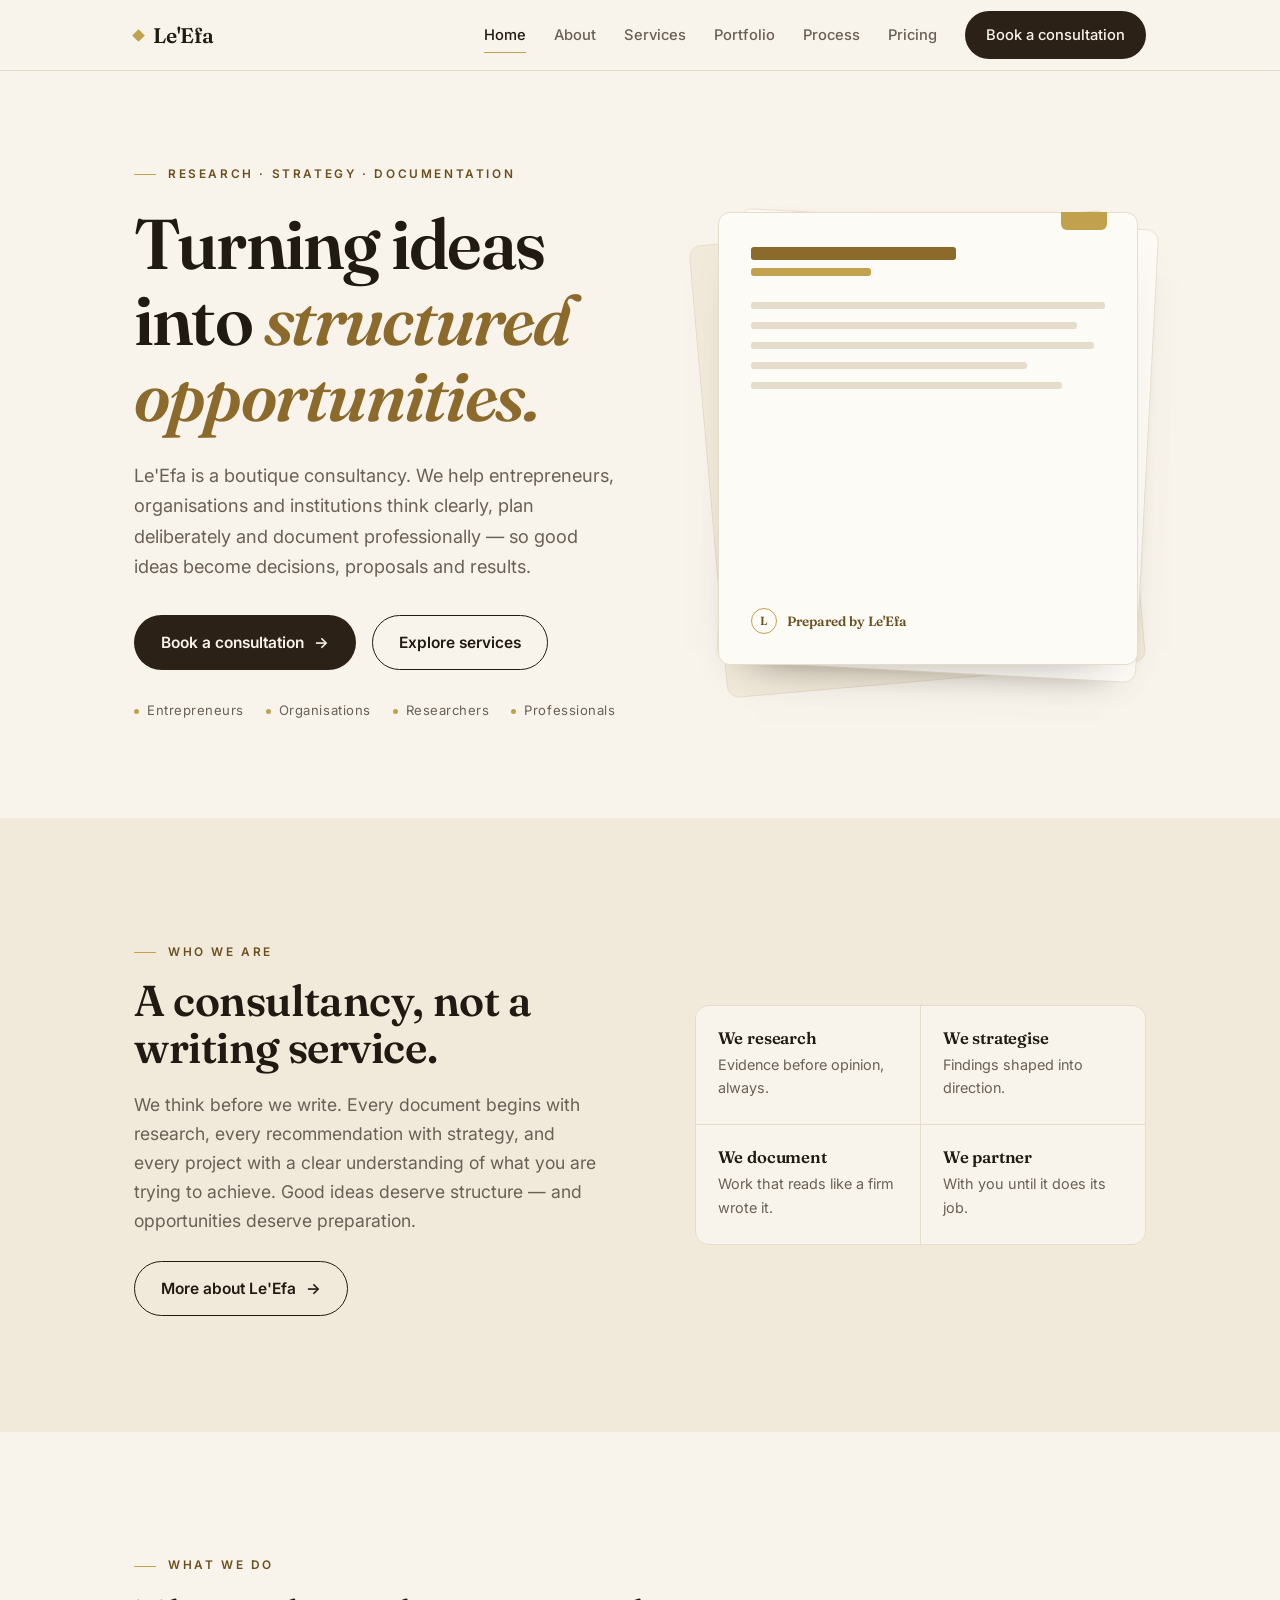
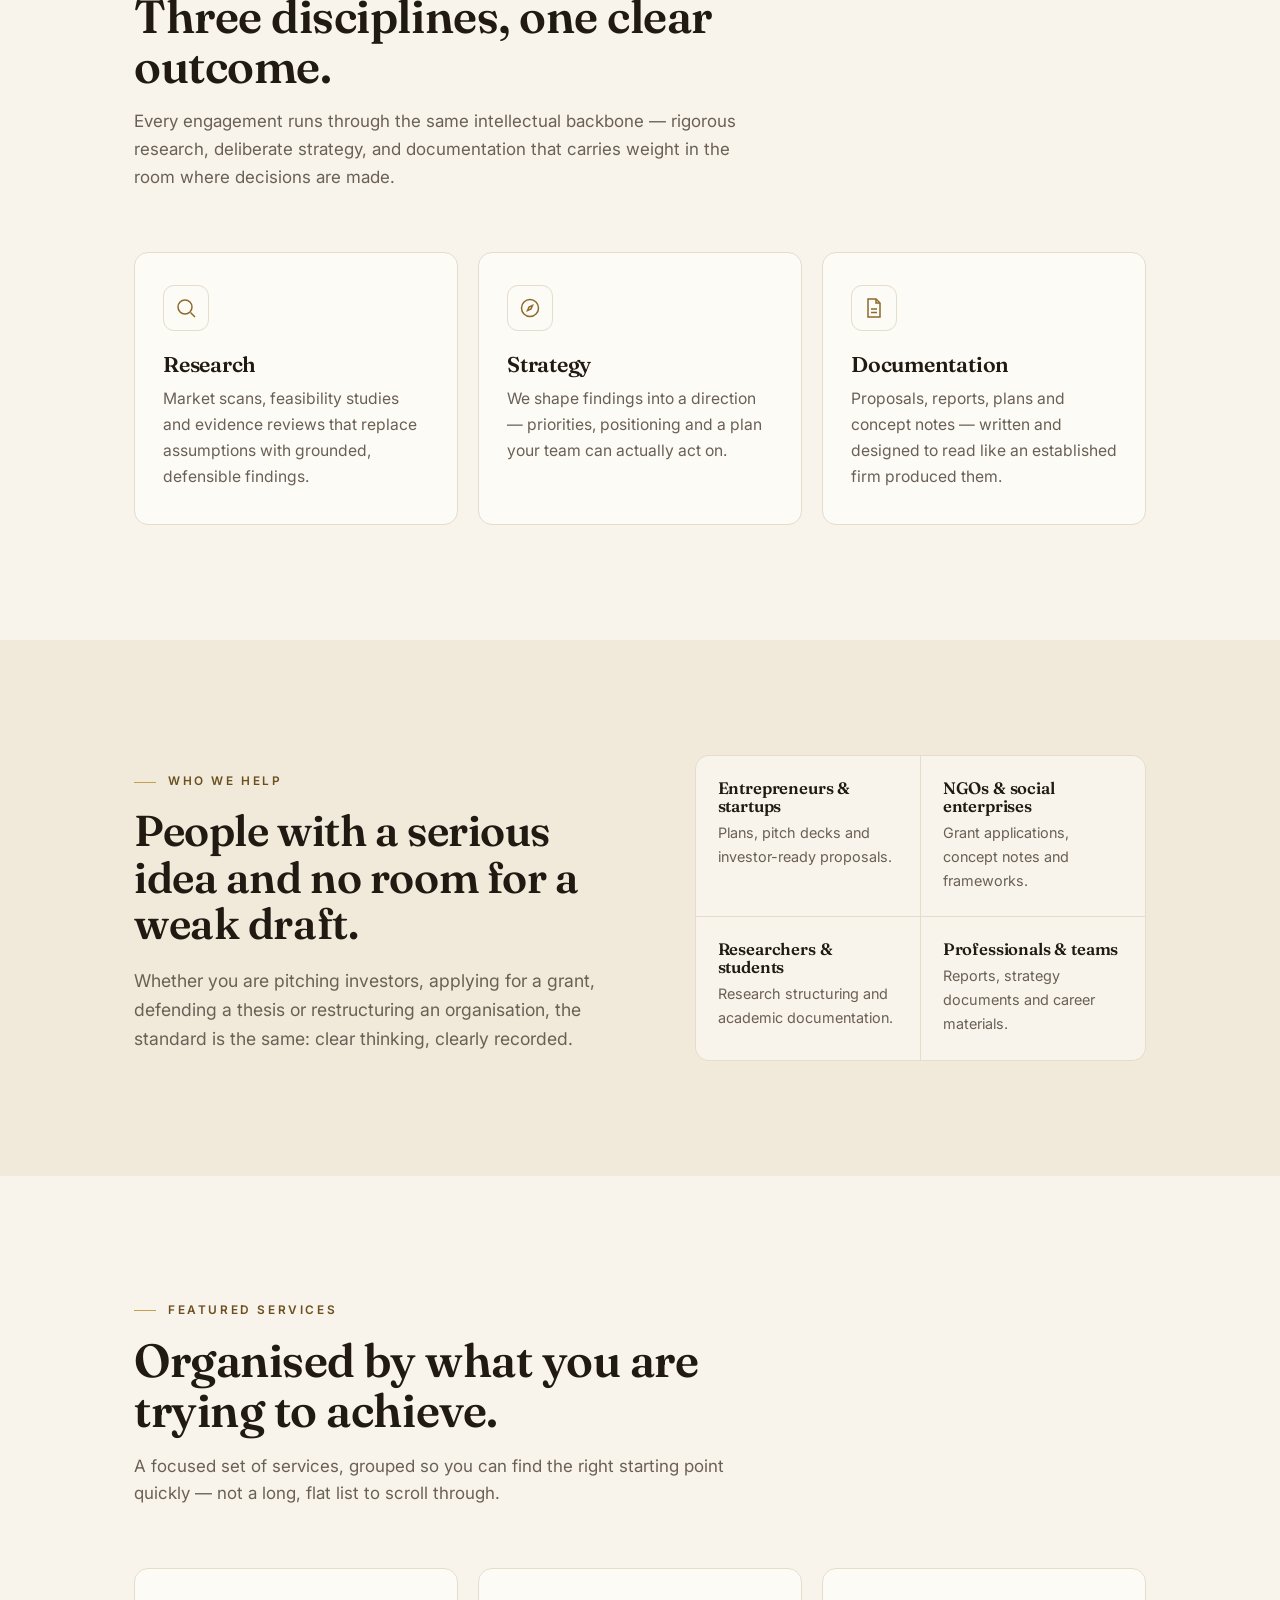
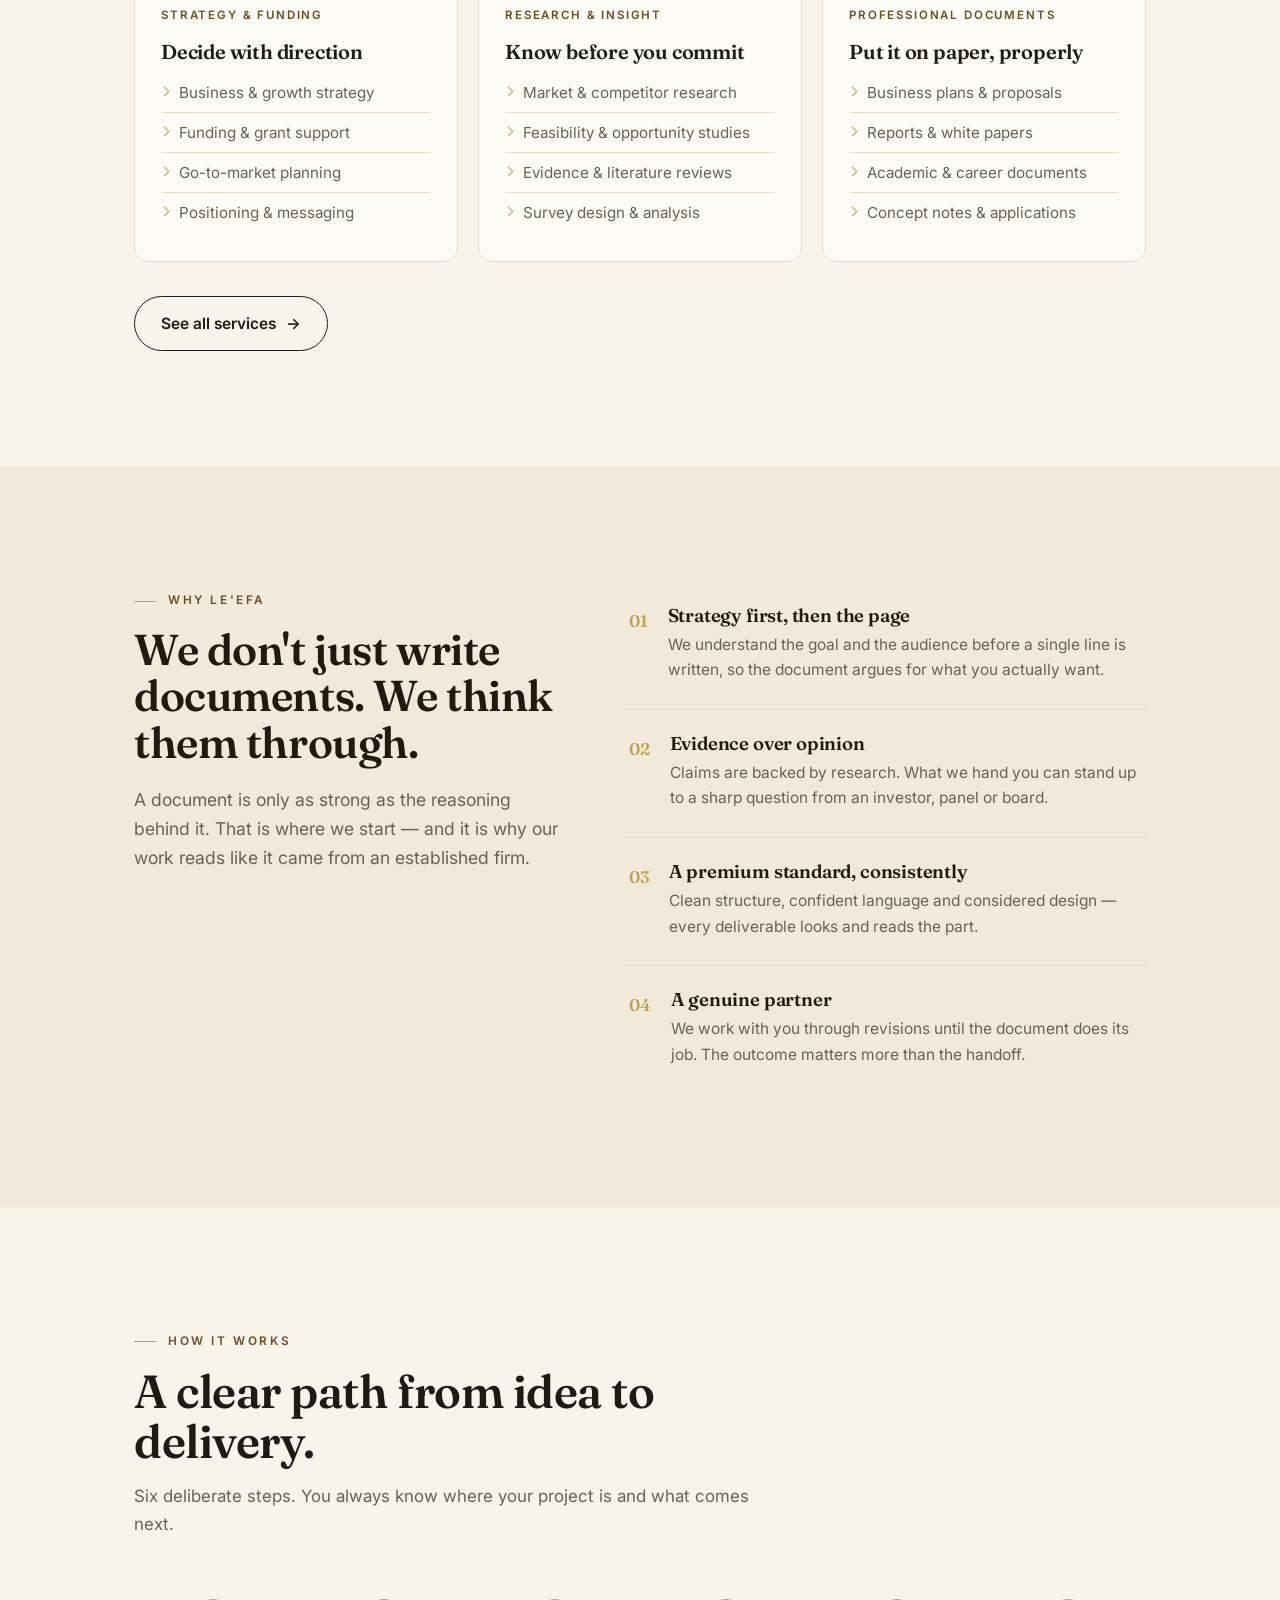
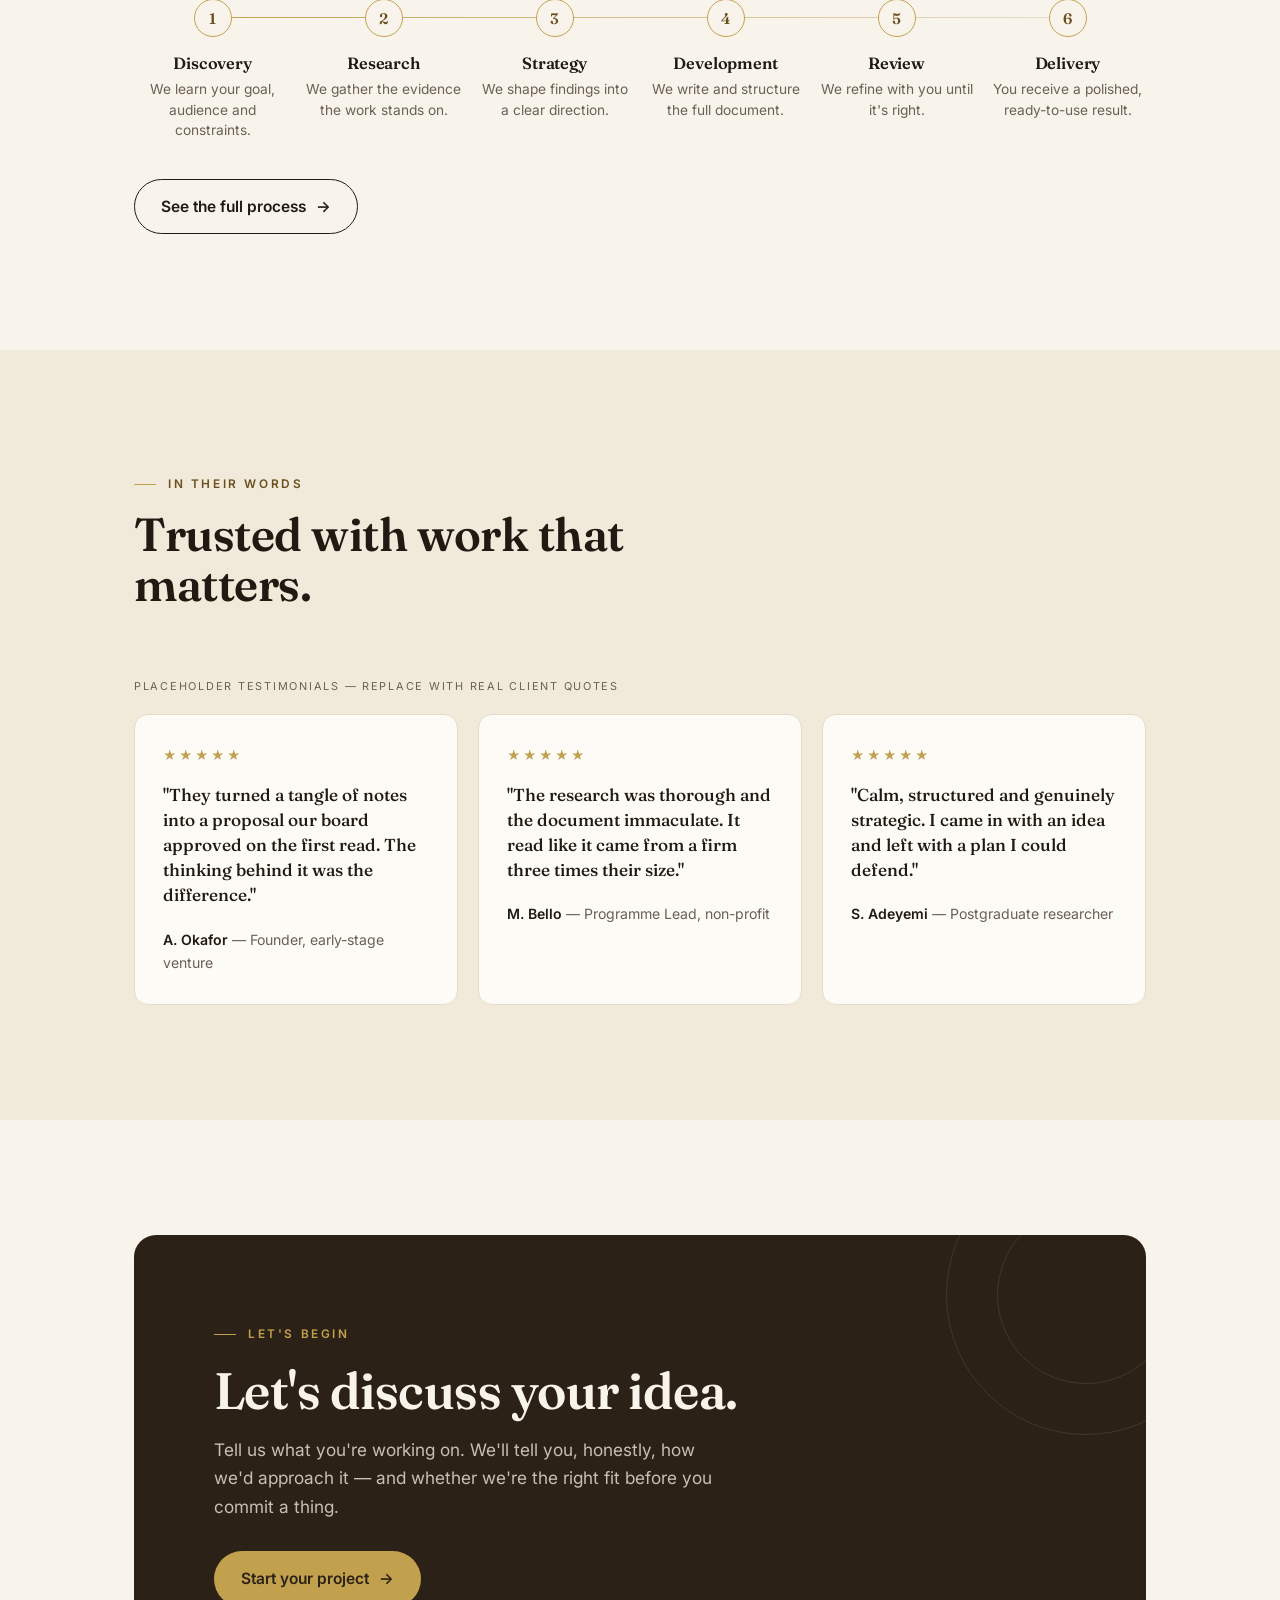
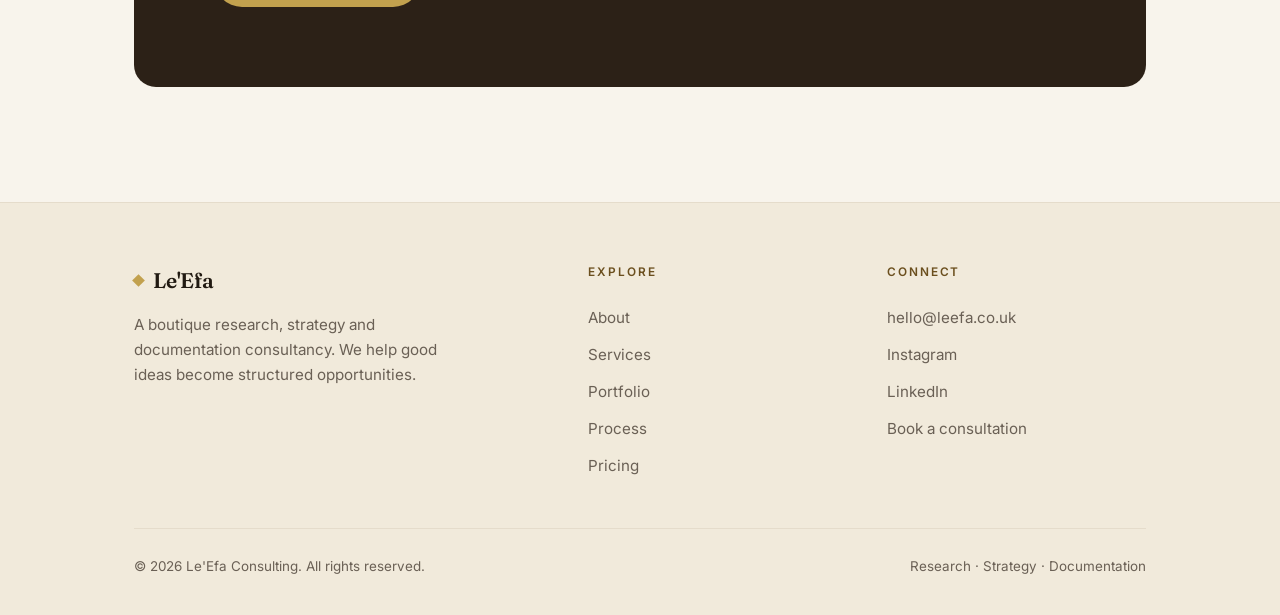
==== index.html @ c6ff4985 "Add files via upload" ====
<!DOCTYPE html>
<html lang="en">
<head>
<meta charset="UTF-8" />
<meta name="viewport" content="width=device-width, initial-scale=1.0" />
<title>Le'Efa Consulting — Research, Strategy &amp; Professional Documentation</title>
<meta name="description" content="Le'Efa Consulting is a boutique research, strategy and documentation consultancy. We help entrepreneurs, organisations and institutions turn ideas into structured opportunities." />
<link rel="preconnect" href="https://fonts.googleapis.com">
<link rel="preconnect" href="https://fonts.gstatic.com" crossorigin>
<link href="https://fonts.googleapis.com/css2?family=Fraunces:opsz,wght@9..144,400;9..144,500;9..144,600;9..144,700&family=Inter:wght@400;500;600&display=swap" rel="stylesheet">
<link rel="stylesheet" href="styles.css">
</head>
<body>

<header>
  <div class="container nav">
    <a class="brand" href="index.html"><span class="mark"></span>Le'Efa</a>
    <nav class="nav-links" aria-label="Primary">
      <a href="index.html" class="current">Home</a>
      <a href="about.html">About</a>
      <a href="services.html">Services</a>
      <a href="portfolio.html">Portfolio</a>
      <a href="process.html">Process</a>
      <a href="pricing.html">Pricing</a>
      <a class="btn btn-primary" href="contact.html">Book a consultation</a>
    </nav>
    <button class="menu-btn" id="menuBtn" aria-label="Open menu" aria-expanded="false"><span></span></button>
  </div>
  <div class="mobile-menu" id="mobileMenu">
    <a href="index.html">Home</a>
    <a href="about.html">About</a>
    <a href="services.html">Services</a>
    <a href="portfolio.html">Portfolio</a>
    <a href="process.html">Process</a>
    <a href="pricing.html">Pricing</a>
    <a href="contact.html">Contact</a>
    <a class="btn btn-primary" href="contact.html">Book a consultation</a>
  </div>
</header>

<!-- HERO -->
<section class="hero container">
  <div class="hero-grid">
    <div>
      <span class="eyebrow">Research · Strategy · Documentation</span>
      <h1>Turning ideas into <em>structured opportunities.</em></h1>
      <p class="lead">Le'Efa is a boutique consultancy. We help entrepreneurs, organisations and institutions think clearly, plan deliberately and document professionally — so good ideas become decisions, proposals and results.</p>
      <div class="btn-row">
        <a class="btn btn-primary" href="contact.html">Book a consultation <span class="ar">→</span></a>
        <a class="btn btn-outline" href="services.html">Explore services</a>
      </div>
      <div class="served">
        <span>Entrepreneurs</span><span>Organisations</span><span>Researchers</span><span>Professionals</span>
      </div>
    </div>
    <div class="figure" aria-hidden="true">
      <div class="doc-stack">
        <div class="doc back"></div>
        <div class="doc mid"></div>
        <div class="doc front">
          <span class="tab"></span>
          <div class="h-bar"></div><div class="h-sub"></div>
          <div class="ln" style="width:100%"></div>
          <div class="ln" style="width:92%"></div>
          <div class="ln" style="width:97%"></div>
          <div class="ln" style="width:78%"></div>
          <div class="ln" style="width:88%"></div>
          <div class="seal"><span class="ring">L</span> Prepared by Le'Efa</div>
        </div>
      </div>
    </div>
  </div>
</section>

<!-- WHO WE ARE -->
<section class="section alt">
  <div class="container help-grid">
    <div class="rv">
      <span class="eyebrow">Who we are</span>
      <h2 style="font-size:clamp(1.9rem,4vw,2.7rem);margin-top:16px">A consultancy, not a writing service.</h2>
      <p class="lead" style="margin-top:18px">We think before we write. Every document begins with research, every recommendation with strategy, and every project with a clear understanding of what you are trying to achieve. Good ideas deserve structure — and opportunities deserve preparation.</p>
      <div class="btn-row" style="margin-top:26px"><a class="btn btn-outline" href="about.html">More about Le'Efa <span class="ar">→</span></a></div>
    </div>
    <div class="help-list rv">
      <div><h4>We research</h4><p>Evidence before opinion, always.</p></div>
      <div><h4>We strategise</h4><p>Findings shaped into direction.</p></div>
      <div><h4>We document</h4><p>Work that reads like a firm wrote it.</p></div>
      <div><h4>We partner</h4><p>With you until it does its job.</p></div>
    </div>
  </div>
</section>

<!-- WHAT WE DO -->
<section class="section">
  <div class="container">
    <div class="head rv">
      <span class="eyebrow">What we do</span>
      <h2>Three disciplines, one clear outcome.</h2>
      <p>Every engagement runs through the same intellectual backbone — rigorous research, deliberate strategy, and documentation that carries weight in the room where decisions are made.</p>
    </div>
    <div class="pillars">
      <div class="pillar rv">
        <div class="ic"><svg viewBox="0 0 24 24" fill="none" stroke="currentColor" stroke-width="1.5"><circle cx="11" cy="11" r="7"/><line x1="16.5" y1="16.5" x2="21" y2="21"/></svg></div>
        <h3>Research</h3>
        <p>Market scans, feasibility studies and evidence reviews that replace assumptions with grounded, defensible findings.</p>
      </div>
      <div class="pillar rv">
        <div class="ic"><svg viewBox="0 0 24 24" fill="none" stroke="currentColor" stroke-width="1.5"><circle cx="12" cy="12" r="8.5"/><path d="M14.5 9.5 11 11l-1.5 3.5 3.5-1.5L14.5 9.5Z"/></svg></div>
        <h3>Strategy</h3>
        <p>We shape findings into a direction — priorities, positioning and a plan your team can actually act on.</p>
      </div>
      <div class="pillar rv">
        <div class="ic"><svg viewBox="0 0 24 24" fill="none" stroke="currentColor" stroke-width="1.5"><path d="M6 3h8l4 4v14H6Z"/><path d="M14 3v4h4"/><line x1="9" y1="13" x2="15" y2="13"/><line x1="9" y1="16.5" x2="15" y2="16.5"/></svg></div>
        <h3>Documentation</h3>
        <p>Proposals, reports, plans and concept notes — written and designed to read like an established firm produced them.</p>
      </div>
    </div>
  </div>
</section>

<!-- WHO WE HELP -->
<section class="section alt">
  <div class="container help-grid">
    <div class="rv">
      <span class="eyebrow">Who we help</span>
      <h2 style="font-size:clamp(1.9rem,4vw,2.7rem);margin-top:16px">People with a serious idea and no room for a weak draft.</h2>
      <p class="lead" style="margin-top:18px">Whether you are pitching investors, applying for a grant, defending a thesis or restructuring an organisation, the standard is the same: clear thinking, clearly recorded.</p>
    </div>
    <div class="help-list rv">
      <div><h4>Entrepreneurs &amp; startups</h4><p>Plans, pitch decks and investor-ready proposals.</p></div>
      <div><h4>NGOs &amp; social enterprises</h4><p>Grant applications, concept notes and frameworks.</p></div>
      <div><h4>Researchers &amp; students</h4><p>Research structuring and academic documentation.</p></div>
      <div><h4>Professionals &amp; teams</h4><p>Reports, strategy documents and career materials.</p></div>
    </div>
  </div>
</section>

<!-- FEATURED SERVICES -->
<section class="section">
  <div class="container">
    <div class="head rv">
      <span class="eyebrow">Featured services</span>
      <h2>Organised by what you are trying to achieve.</h2>
      <p>A focused set of services, grouped so you can find the right starting point quickly — not a long, flat list to scroll through.</p>
    </div>
    <div class="svc">
      <div class="svc-card rv">
        <span class="cat">Strategy &amp; Funding</span>
        <h3>Decide with direction</h3>
        <ul><li>Business &amp; growth strategy</li><li>Funding &amp; grant support</li><li>Go-to-market planning</li><li>Positioning &amp; messaging</li></ul>
      </div>
      <div class="svc-card rv">
        <span class="cat">Research &amp; Insight</span>
        <h3>Know before you commit</h3>
        <ul><li>Market &amp; competitor research</li><li>Feasibility &amp; opportunity studies</li><li>Evidence &amp; literature reviews</li><li>Survey design &amp; analysis</li></ul>
      </div>
      <div class="svc-card rv">
        <span class="cat">Professional Documents</span>
        <h3>Put it on paper, properly</h3>
        <ul><li>Business plans &amp; proposals</li><li>Reports &amp; white papers</li><li>Academic &amp; career documents</li><li>Concept notes &amp; applications</li></ul>
      </div>
    </div>
    <div class="btn-row rv" style="margin-top:34px"><a class="btn btn-outline" href="services.html">See all services <span class="ar">→</span></a></div>
  </div>
</section>

<!-- WHY CHOOSE -->
<section class="section alt">
  <div class="container why">
    <div class="rv">
      <span class="eyebrow">Why Le'Efa</span>
      <h2 style="font-size:clamp(1.9rem,4vw,2.7rem);margin-top:16px">We don't just write documents. We think them through.</h2>
      <p class="lead" style="margin-top:18px">A document is only as strong as the reasoning behind it. That is where we start — and it is why our work reads like it came from an established firm.</p>
    </div>
    <div class="why-list rv">
      <div class="why-item"><span class="n">01</span><div><h4>Strategy first, then the page</h4><p>We understand the goal and the audience before a single line is written, so the document argues for what you actually want.</p></div></div>
      <div class="why-item"><span class="n">02</span><div><h4>Evidence over opinion</h4><p>Claims are backed by research. What we hand you can stand up to a sharp question from an investor, panel or board.</p></div></div>
      <div class="why-item"><span class="n">03</span><div><h4>A premium standard, consistently</h4><p>Clean structure, confident language and considered design — every deliverable looks and reads the part.</p></div></div>
      <div class="why-item"><span class="n">04</span><div><h4>A genuine partner</h4><p>We work with you through revisions until the document does its job. The outcome matters more than the handoff.</p></div></div>
    </div>
  </div>
</section>

<!-- PROCESS -->
<section class="section">
  <div class="container">
    <div class="head rv">
      <span class="eyebrow">How it works</span>
      <h2>A clear path from idea to delivery.</h2>
      <p>Six deliberate steps. You always know where your project is and what comes next.</p>
    </div>
    <div class="track rv">
      <div class="pstep"><div class="pnode">1</div><div><h4>Discovery</h4><p>We learn your goal, audience and constraints.</p></div></div>
      <div class="pstep"><div class="pnode">2</div><div><h4>Research</h4><p>We gather the evidence the work stands on.</p></div></div>
      <div class="pstep"><div class="pnode">3</div><div><h4>Strategy</h4><p>We shape findings into a clear direction.</p></div></div>
      <div class="pstep"><div class="pnode">4</div><div><h4>Development</h4><p>We write and structure the full document.</p></div></div>
      <div class="pstep"><div class="pnode">5</div><div><h4>Review</h4><p>We refine with you until it's right.</p></div></div>
      <div class="pstep"><div class="pnode">6</div><div><h4>Delivery</h4><p>You receive a polished, ready-to-use result.</p></div></div>
    </div>
    <div class="btn-row rv" style="margin-top:38px"><a class="btn btn-outline" href="process.html">See the full process <span class="ar">→</span></a></div>
  </div>
</section>

<!-- TESTIMONIALS -->
<section class="section alt">
  <div class="container">
    <div class="head rv"><span class="eyebrow">In their words</span><h2>Trusted with work that matters.</h2></div>
    <span class="ph-note rv">Placeholder testimonials — replace with real client quotes</span>
    <div class="quotes">
      <div class="quote rv"><div class="stars">★★★★★</div><p>"They turned a tangle of notes into a proposal our board approved on the first read. The thinking behind it was the difference."</p><cite><b>A. Okafor</b> — Founder, early-stage venture</cite></div>
      <div class="quote rv"><div class="stars">★★★★★</div><p>"The research was thorough and the document immaculate. It read like it came from a firm three times their size."</p><cite><b>M. Bello</b> — Programme Lead, non-profit</cite></div>
      <div class="quote rv"><div class="stars">★★★★★</div><p>"Calm, structured and genuinely strategic. I came in with an idea and left with a plan I could defend."</p><cite><b>S. Adeyemi</b> — Postgraduate researcher</cite></div>
    </div>
  </div>
</section>

<!-- FINAL CTA -->
<section class="section">
  <div class="container">
    <div class="cta-band rv">
      <span class="glow" aria-hidden="true"></span>
      <span class="eyebrow" style="color:var(--gold)">Let's begin</span>
      <h2 style="margin-top:18px">Let's discuss your idea.</h2>
      <p>Tell us what you're working on. We'll tell you, honestly, how we'd approach it — and whether we're the right fit before you commit a thing.</p>
      <div class="btn-row"><a class="btn btn-primary" href="contact.html">Start your project <span class="ar">→</span></a></div>
    </div>
  </div>
</section>

<!-- FOOTER -->
<footer>
  <div class="container">
    <div class="foot-grid">
      <div class="foot-brand">
        <a class="brand" href="index.html"><span class="mark"></span>Le'Efa</a>
        <p>A boutique research, strategy and documentation consultancy. We help good ideas become structured opportunities.</p>
      </div>
      <div class="foot">
        <h5>Explore</h5>
        <a href="about.html">About</a><a href="services.html">Services</a><a href="portfolio.html">Portfolio</a><a href="process.html">Process</a><a href="pricing.html">Pricing</a>
      </div>
      <div class="foot">
        <h5>Connect</h5>
        <a href="mailto:hello@leefa.co.uk">hello@leefa.co.uk</a><a href="#" target="_blank" rel="noopener">Instagram</a><a href="#" target="_blank" rel="noopener">LinkedIn</a><a href="contact.html">Book a consultation</a>
      </div>
    </div>
    <div class="foot-bottom">
      <span>© <span id="yr"></span> Le'Efa Consulting. All rights reserved.</span>
      <span>Research · Strategy · Documentation</span>
    </div>
  </div>
</footer>

<script src="main.js" defer></script>
</body>
</html>
---- styles.css ----
/* =======================================================================
   LE'EFA CONSULTING — shared design system
   Edit the tokens in :root to re-skin the entire site in one place.
   ======================================================================= */
:root{
  --cream:#F8F4EC;        /* page background        */
  --warm-white:#FDFBF6;   /* cards / raised surfaces */
  --cream-2:#F1EADB;      /* alt section panels     */
  --ink:#211A12;          /* primary text           */
  --muted:#6A6055;        /* secondary text         */
  --mustard:#8C6A2C;      /* primary brand (large)  */
  --mustard-deep:#6B4F1E; /* brand for small text   */
  --gold:#C2A14E;         /* accent only — rules, marks, hovers */
  --darkbrown:#2C2117;    /* deep sections, footer  */
  --charcoal:#1A1714;     /* near-black             */
  --line:#E5DCCB;         /* hairlines              */

  --max:1140px;
  --gut:clamp(22px,5vw,64px);
  --rad:14px;
  --shadow:0 26px 48px -40px rgba(44,33,23,.55);
}

*{box-sizing:border-box;}
html{scroll-behavior:smooth;}
body{margin:0;background:var(--cream);color:var(--ink);
  font-family:"Inter",system-ui,sans-serif;font-size:17px;line-height:1.65;-webkit-font-smoothing:antialiased;}
a{color:inherit;text-decoration:none;}
img,svg{display:block;max-width:100%;}
h1,h2,h3,h4{font-family:"Fraunces",Georgia,serif;font-weight:600;line-height:1.08;letter-spacing:-.01em;margin:0;color:var(--ink);}
p{margin:0;}
ul{margin:0;}
::selection{background:var(--gold);color:var(--darkbrown);}
:focus-visible{outline:2px solid var(--mustard);outline-offset:3px;border-radius:4px;}

.container{max-width:var(--max);margin:0 auto;padding:0 var(--gut);}
.eyebrow{font-size:.74rem;letter-spacing:.22em;text-transform:uppercase;color:var(--mustard-deep);font-weight:600;display:inline-flex;align-items:center;gap:12px;}
.eyebrow::before{content:"";width:22px;height:1px;background:var(--gold);}
.section{padding:clamp(60px,9vw,116px) 0;}
.alt{background:var(--cream-2);}
.lead{color:var(--muted);font-size:1.1rem;max-width:42ch;}
.center{text-align:center;}
.center .eyebrow{justify-content:center;}
.center .lead{margin-left:auto;margin-right:auto;}

/* ---------- buttons ---------- */
.btn{display:inline-flex;align-items:center;gap:10px;border-radius:46px;padding:14px 26px;font-weight:600;font-size:.97rem;transition:.22s ease;cursor:pointer;border:1px solid transparent;font-family:inherit;}
.btn .ar{transition:transform .22s ease;}
.btn:hover .ar{transform:translateX(4px);}
.btn-primary{background:var(--darkbrown);color:var(--cream);}
.btn-primary:hover{background:var(--mustard);}
.btn-outline{border-color:var(--ink);color:var(--ink);}
.btn-outline:hover{background:var(--ink);color:var(--cream);}
.btn-row{display:flex;gap:16px;flex-wrap:wrap;}

/* ---------- nav ---------- */
header{position:sticky;top:0;z-index:60;background:rgba(248,244,236,.84);backdrop-filter:blur(12px);border-bottom:1px solid var(--line);}
.nav{display:flex;align-items:center;justify-content:space-between;height:70px;}
.brand{font-family:"Fraunces";font-weight:600;font-size:1.32rem;letter-spacing:-.01em;display:flex;align-items:center;gap:10px;color:var(--ink);}
.brand .mark{width:9px;height:9px;background:var(--gold);transform:rotate(45deg);flex:none;}
.nav-links{display:flex;align-items:center;gap:28px;}
.nav-links a{font-size:.92rem;color:var(--muted);font-weight:500;transition:color .2s;position:relative;}
.nav-links a:hover,.nav-links a.current{color:var(--ink);}
.nav-links a::after{content:"";position:absolute;left:0;bottom:-6px;width:0;height:1.5px;background:var(--gold);transition:width .25s;}
.nav-links a:hover::after,.nav-links a.current::after{width:100%;}
.nav-links a.btn::after{display:none;}
.nav .btn{padding:11px 20px;color:var(--cream);}
.menu-btn{display:none;background:none;border:1px solid var(--line);border-radius:10px;width:42px;height:38px;cursor:pointer;padding:0;align-items:center;justify-content:center;}
.menu-btn span,.menu-btn span::before,.menu-btn span::after{display:block;width:18px;height:1.5px;background:var(--ink);position:relative;}
.menu-btn span::before,.menu-btn span::after{content:"";position:absolute;left:0;}
.menu-btn span::before{top:-6px;}.menu-btn span::after{top:6px;}
.mobile-menu{display:none;flex-direction:column;padding:8px var(--gut) 22px;border-bottom:1px solid var(--line);background:var(--cream);}
.mobile-menu a{padding:13px 0;border-bottom:1px solid var(--line);font-size:1rem;color:var(--ink);}
.mobile-menu a:last-of-type{border-bottom:none;}
.mobile-menu .btn{margin-top:16px;justify-content:center;color:var(--cream);}
.mobile-menu.open{display:flex;}

/* ---------- page hero (subpages) ---------- */
.page-hero{padding:clamp(54px,8vw,92px) 0 clamp(36px,5vw,56px);border-bottom:1px solid var(--line);}
.page-hero h1{font-size:clamp(2.4rem,5.4vw,3.8rem);font-weight:600;letter-spacing:-.025em;margin-top:20px;max-width:18ch;}
.page-hero h1 em{font-style:italic;color:var(--mustard);}
.page-hero p{color:var(--muted);font-size:1.14rem;max-width:54ch;margin-top:22px;}

/* ---------- home hero ---------- */
.hero{padding-top:clamp(40px,7vw,84px);padding-bottom:clamp(54px,8vw,96px);}
.hero-grid{display:grid;grid-template-columns:1.08fr .92fr;gap:clamp(30px,5vw,68px);align-items:center;}
.hero h1{font-size:clamp(2.5rem,6vw,4.4rem);font-weight:600;letter-spacing:-.025em;margin-top:22px;}
.hero h1 em{font-style:italic;color:var(--mustard);}
.hero .lead{margin:26px 0 34px;max-width:44ch;font-size:1.14rem;}
.hero .btn-row{margin-bottom:30px;}
.served{display:flex;gap:22px;flex-wrap:wrap;color:var(--muted);font-size:.82rem;letter-spacing:.04em;}
.served span{display:flex;align-items:center;gap:8px;}
.served span::before{content:"";width:5px;height:5px;background:var(--gold);border-radius:50%;}

/* hero figure: layered document */
.figure{position:relative;display:flex;justify-content:center;}
.doc-stack{position:relative;width:min(100%,420px);aspect-ratio:5/5.4;}
.doc{position:absolute;inset:0;background:var(--warm-white);border:1px solid var(--line);border-radius:12px;box-shadow:var(--shadow);}
.doc.back{transform:rotate(-5deg) translate(-12px,14px);background:var(--cream-2);box-shadow:none;}
.doc.mid{transform:rotate(3deg) translate(10px,6px);opacity:.9;box-shadow:0 18px 34px -30px rgba(44,33,23,.5);}
.doc.front{padding:34px 32px;}
.doc .tab{position:absolute;top:-1px;right:30px;width:46px;height:18px;background:var(--gold);border-radius:0 0 6px 6px;}
.doc .h-bar{height:13px;width:58%;background:var(--mustard);border-radius:3px;margin-bottom:8px;}
.doc .h-sub{height:8px;width:34%;background:var(--gold);border-radius:3px;margin-bottom:26px;}
.doc .ln{height:7px;background:var(--line);border-radius:3px;margin-bottom:13px;}
.doc .seal{position:absolute;bottom:30px;left:32px;display:flex;align-items:center;gap:10px;color:var(--mustard-deep);font-family:"Fraunces";font-weight:600;font-size:.84rem;}
.doc .seal .ring{width:26px;height:26px;border:1.5px solid var(--gold);border-radius:50%;display:flex;align-items:center;justify-content:center;font-size:.74rem;}
.doc{opacity:0;animation:fadein .9s cubic-bezier(.16,.8,.3,1) forwards;}
.doc.back{animation-name:riseBack;animation-delay:.05s;}
.doc.mid{animation-name:riseMid;animation-delay:.13s;}
.doc.front{animation-name:riseFront;animation-delay:.22s;}
@keyframes fadein{to{opacity:1;}}
@keyframes riseBack{from{opacity:0;transform:rotate(-5deg) translate(-12px,30px);}to{opacity:1;transform:rotate(-5deg) translate(-12px,14px);}}
@keyframes riseMid{from{opacity:0;transform:rotate(3deg) translate(10px,24px);}to{opacity:.9;transform:rotate(3deg) translate(10px,6px);}}
@keyframes riseFront{from{opacity:0;transform:translateY(22px);}to{opacity:1;transform:translateY(0);}}

/* ---------- section head ---------- */
.head{max-width:56ch;margin-bottom:clamp(40px,6vw,60px);}
.head.center{margin-left:auto;margin-right:auto;}
.head h2{font-size:clamp(1.9rem,4vw,2.9rem);margin-top:16px;}
.head p{color:var(--muted);margin-top:16px;font-size:1.06rem;}

/* ---------- pillars / cards ---------- */
.pillars{display:grid;grid-template-columns:repeat(3,1fr);gap:20px;}
.pillar{background:var(--warm-white);border:1px solid var(--line);border-radius:var(--rad);padding:32px 28px 34px;transition:.25s ease;}
.pillar:hover{transform:translateY(-4px);box-shadow:var(--shadow);}
.ic{width:46px;height:46px;border:1px solid var(--line);border-radius:11px;display:flex;align-items:center;justify-content:center;color:var(--mustard);margin-bottom:22px;}
.ic svg{width:24px;height:24px;}
.pillar h3{font-size:1.34rem;margin-bottom:10px;}
.pillar p{color:var(--muted);font-size:.98rem;}

/* ---------- who we help ---------- */
.help-grid{display:grid;grid-template-columns:1.1fr 1fr;gap:clamp(34px,5vw,70px);align-items:center;}
.help-list{display:grid;grid-template-columns:1fr 1fr;gap:1px;background:var(--line);border:1px solid var(--line);border-radius:var(--rad);overflow:hidden;}
.help-list div{background:var(--cream);padding:24px 22px;}
.help-list h4{font-size:1.04rem;margin-bottom:5px;}
.help-list p{color:var(--muted);font-size:.9rem;}

/* ---------- featured services ---------- */
.svc{display:grid;grid-template-columns:repeat(3,1fr);gap:20px;}
.svc-card{border:1px solid var(--line);border-radius:var(--rad);padding:30px 26px 28px;background:var(--warm-white);position:relative;overflow:hidden;transition:.25s;}
.svc-card::before{content:"";position:absolute;top:0;left:0;width:0;height:3px;background:var(--gold);transition:width .35s;}
.svc-card:hover::before{width:100%;}
.svc-card:hover{transform:translateY(-4px);box-shadow:var(--shadow);}
.svc-card .cat{font-size:.72rem;letter-spacing:.16em;text-transform:uppercase;color:var(--mustard-deep);font-weight:600;}
.svc-card h3{font-size:1.26rem;margin:14px 0 10px;}
.svc-card ul{list-style:none;padding:0;}
.svc-card li{color:var(--muted);font-size:.95rem;padding:7px 0 7px 18px;position:relative;border-top:1px solid var(--line);}
.svc-card li:first-child{border-top:none;}
.svc-card li::before{content:"";position:absolute;left:0;top:15px;width:6px;height:6px;border-right:1.5px solid var(--gold);border-bottom:1.5px solid var(--gold);transform:rotate(-45deg);}

/* ---------- why choose ---------- */
.why{display:grid;grid-template-columns:.9fr 1.1fr;gap:clamp(34px,5vw,64px);align-items:start;}
.why-list{display:grid;gap:2px;}
.why-item{padding:24px 4px;border-top:1px solid var(--line);display:grid;grid-template-columns:auto 1fr;gap:20px;}
.why-item:first-child{border-top:none;}
.why-item .n{font-family:"Fraunces";font-weight:600;color:var(--gold);font-size:1.05rem;padding-top:2px;}
.why-item h4{font-size:1.16rem;margin-bottom:6px;}
.why-item p{color:var(--muted);font-size:.97rem;}

/* ---------- process (compact, home) ---------- */
.track{display:grid;grid-template-columns:repeat(6,1fr);gap:14px;position:relative;}
.track::before{content:"";position:absolute;left:7%;right:7%;top:18px;height:1px;background:linear-gradient(90deg,var(--gold),var(--line));}
.pstep{position:relative;text-align:center;}
.pnode{width:38px;height:38px;border-radius:50%;background:var(--cream);border:1.5px solid var(--gold);color:var(--mustard-deep);font-family:"Fraunces";font-weight:600;display:flex;align-items:center;justify-content:center;margin:0 auto 18px;position:relative;z-index:1;font-size:.95rem;}
.pstep h4{font-size:1.02rem;margin-bottom:6px;}
.pstep p{color:var(--muted);font-size:.86rem;line-height:1.5;}

/* ---------- journey (process page, detailed) ---------- */
.journey{position:relative;max-width:760px;}
.journey::before{content:"";position:absolute;left:23px;top:10px;bottom:10px;width:1px;background:linear-gradient(var(--gold),var(--line));}
.jstep{position:relative;display:grid;grid-template-columns:auto 1fr;gap:28px;padding:0 0 clamp(34px,5vw,52px);}
.jstep:last-child{padding-bottom:0;}
.jnode{width:48px;height:48px;border-radius:50%;background:var(--cream);border:1.5px solid var(--gold);color:var(--mustard-deep);font-family:"Fraunces";font-weight:600;display:flex;align-items:center;justify-content:center;font-size:1.05rem;position:relative;z-index:1;}
.jstep h3{font-size:1.4rem;margin-bottom:8px;}
.jstep p{color:var(--muted);max-width:52ch;}
.jstep .meta{font-size:.72rem;letter-spacing:.16em;text-transform:uppercase;color:var(--mustard-deep);font-weight:600;margin-bottom:6px;display:block;}

/* ---------- accordion (services) ---------- */
.acc{border:1px solid var(--line);border-radius:var(--rad);overflow:hidden;background:var(--warm-white);}
.acc-item{border-top:1px solid var(--line);}
.acc-item:first-child{border-top:none;}
.acc-head{width:100%;display:flex;align-items:center;justify-content:space-between;gap:18px;background:none;border:none;cursor:pointer;
  padding:26px clamp(20px,3vw,32px);text-align:left;font-family:inherit;color:var(--ink);transition:background .2s;}
.acc-head:hover{background:var(--cream);}
.acc-head .ah-left{display:flex;align-items:baseline;gap:16px;}
.acc-head .ah-num{font-family:"Fraunces";color:var(--gold);font-weight:600;font-size:.95rem;}
.acc-head h3{font-size:clamp(1.15rem,2.4vw,1.5rem);}
.acc-head .chev{width:26px;height:26px;flex:none;border:1px solid var(--line);border-radius:50%;display:flex;align-items:center;justify-content:center;color:var(--mustard);transition:transform .3s,background .2s,color .2s;}
.acc-item.open .acc-head .chev{transform:rotate(45deg);background:var(--mustard);color:var(--cream);border-color:var(--mustard);}
.acc-body{display:grid;grid-template-rows:0fr;transition:grid-template-rows .35s ease;}
.acc-body > .acc-inner{overflow:hidden;}
.acc-item.open .acc-body{grid-template-rows:1fr;}
.acc-content{padding:0 clamp(20px,3vw,32px) 30px;display:grid;grid-template-columns:1.4fr 1fr;gap:28px;}
.acc-content p.desc{color:var(--muted);}
.acc-content .ideal{font-size:.92rem;color:var(--muted);margin-top:14px;}
.acc-content .ideal b{color:var(--ink);}
.acc-content h5{font-size:.72rem;letter-spacing:.16em;text-transform:uppercase;color:var(--mustard-deep);margin:0 0 12px;font-family:"Inter";font-weight:600;}
.deliverables{list-style:none;padding:0;}
.deliverables li{font-size:.94rem;color:var(--muted);padding:7px 0 7px 20px;position:relative;}
.deliverables li::before{content:"";position:absolute;left:0;top:13px;width:6px;height:6px;border-right:1.5px solid var(--gold);border-bottom:1.5px solid var(--gold);transform:rotate(-45deg);}
.acc-content .btn{margin-top:18px;}

/* ---------- portfolio ---------- */
.pf-grid{display:grid;grid-template-columns:repeat(2,1fr);gap:20px;}
.pf-card{border:1px solid var(--line);border-radius:var(--rad);background:var(--warm-white);overflow:hidden;transition:.25s;}
.pf-card:hover{box-shadow:var(--shadow);}
.pf-top{padding:28px clamp(22px,3vw,32px);cursor:pointer;}
.pf-cat{font-size:.72rem;letter-spacing:.16em;text-transform:uppercase;color:var(--mustard-deep);font-weight:600;}
.pf-top h3{font-size:1.4rem;margin:12px 0 0;display:flex;justify-content:space-between;align-items:start;gap:16px;}
.pf-top h3 .chev{width:26px;height:26px;flex:none;border:1px solid var(--line);border-radius:50%;display:flex;align-items:center;justify-content:center;color:var(--mustard);font-size:1rem;transition:transform .3s,background .2s,color .2s;}
.pf-card.open .pf-top h3 .chev{transform:rotate(45deg);background:var(--mustard);color:var(--cream);border-color:var(--mustard);}
.pf-detail{display:grid;grid-template-rows:0fr;transition:grid-template-rows .35s ease;}
.pf-detail > div{overflow:hidden;}
.pf-card.open .pf-detail{grid-template-rows:1fr;}
.pf-inner{padding:0 clamp(22px,3vw,32px) 30px;}
.pf-block{border-top:1px solid var(--line);padding:18px 0;}
.pf-block:last-child{padding-bottom:0;}
.pf-block h5{font-size:.72rem;letter-spacing:.16em;text-transform:uppercase;color:var(--mustard-deep);margin:0 0 6px;font-family:"Inter";font-weight:600;}
.pf-block p{color:var(--muted);font-size:.97rem;}
.pf-block.outcome p{color:var(--ink);}

/* ---------- testimonials ---------- */
.quotes{display:grid;grid-template-columns:repeat(3,1fr);gap:20px;}
.quote{background:var(--warm-white);border:1px solid var(--line);border-radius:var(--rad);padding:30px 28px;}
.quote .stars{color:var(--gold);letter-spacing:3px;font-size:.8rem;margin-bottom:16px;}
.quote p{font-family:"Fraunces";font-weight:500;font-size:1.08rem;line-height:1.45;color:var(--ink);}
.quote cite{display:block;margin-top:20px;font-style:normal;color:var(--muted);font-size:.88rem;}
.quote cite b{color:var(--ink);font-weight:600;}
.ph-note{font-size:.68rem;letter-spacing:.16em;text-transform:uppercase;color:var(--muted);opacity:.7;display:inline-block;margin-bottom:18px;}

/* ---------- pricing ---------- */
.tiers{display:grid;grid-template-columns:repeat(3,1fr);gap:20px;align-items:stretch;}
.tier{border:1px solid var(--line);border-radius:var(--rad);padding:32px 28px 30px;background:var(--warm-white);display:flex;flex-direction:column;}
.tier.feature{background:var(--darkbrown);color:var(--cream);border-color:var(--darkbrown);}
.tier.feature h3,.tier.feature .price{color:var(--cream);}
.tier.feature .for,.tier.feature .desc{color:#C9BFB0;}
.tier.feature .btn-outline{border-color:#5a4c3b;color:var(--cream);}
.tier.feature .btn-outline:hover{background:var(--gold);border-color:var(--gold);color:var(--darkbrown);}
.tier .tag{font-size:.72rem;letter-spacing:.16em;text-transform:uppercase;color:var(--mustard-deep);font-weight:600;}
.tier.feature .tag{color:var(--gold);}
.tier h3{font-size:1.28rem;margin:12px 0 4px;}
.tier .price{font-family:"Fraunces";font-weight:600;font-size:1.9rem;margin:6px 0 2px;}
.tier .price small{font-size:.82rem;font-family:"Inter";color:var(--muted);font-weight:400;}
.tier.feature .price small{color:#C9BFB0;}
.tier .desc{color:var(--muted);font-size:.95rem;margin:14px 0;}
.tier .for{font-size:.86rem;color:var(--muted);margin-bottom:24px;padding-top:16px;border-top:1px solid var(--line);}
.tier.feature .for{border-color:#43362a;}
.tier .btn{margin-top:auto;justify-content:center;}

/* ---------- mission / vision / values / founder (about) ---------- */
.mv{display:grid;grid-template-columns:1fr 1fr;gap:20px;}
.mv-card{border:1px solid var(--line);border-radius:var(--rad);padding:36px 32px;background:var(--warm-white);}
.mv-card .ic{margin-bottom:22px;}
.mv-card h3{font-size:1.5rem;margin-bottom:12px;}
.mv-card p{color:var(--muted);}
.values{display:grid;grid-template-columns:repeat(3,1fr);gap:1px;background:var(--line);border:1px solid var(--line);border-radius:var(--rad);overflow:hidden;}
.value{background:var(--cream);padding:30px 26px;}
.value .vn{font-family:"Fraunces";color:var(--gold);font-weight:600;font-size:.95rem;margin-bottom:14px;}
.value h4{font-size:1.16rem;margin-bottom:8px;}
.value p{color:var(--muted);font-size:.93rem;}
.founder{display:grid;grid-template-columns:.8fr 1.2fr;gap:clamp(34px,5vw,64px);align-items:center;}
.founder-card{border:1px solid var(--line);border-radius:var(--rad);background:var(--warm-white);padding:40px 34px;text-align:center;}
.founder-card .mono-mark{width:84px;height:84px;border:1.5px solid var(--gold);border-radius:50%;display:flex;align-items:center;justify-content:center;font-family:"Fraunces";font-weight:600;font-size:2rem;color:var(--mustard);margin:0 auto 20px;}
.founder-card h4{font-size:1.2rem;}
.founder-card .role{color:var(--muted);font-size:.9rem;margin-top:4px;}
.founder-body p{color:var(--muted);margin-bottom:16px;}
.founder-body p:last-child{margin-bottom:0;}

/* ---------- final cta ---------- */
.cta-band{background:var(--darkbrown);color:var(--cream);border-radius:22px;padding:clamp(44px,7vw,80px);position:relative;overflow:hidden;}
.cta-band h2{color:var(--cream);font-size:clamp(2rem,4.6vw,3.2rem);max-width:16ch;}
.cta-band p{color:#C9BFB0;margin:18px 0 30px;max-width:46ch;font-size:1.08rem;}
.cta-band .btn-primary{background:var(--gold);color:var(--darkbrown);}
.cta-band .btn-primary:hover{background:var(--cream);}
.cta-band .glow{position:absolute;right:-80px;top:-80px;width:280px;height:280px;border:1px solid #43362a;border-radius:50%;}
.cta-band .glow::after{content:"";position:absolute;inset:50px;border:1px solid #43362a;border-radius:50%;}

/* ---------- contact ---------- */
.contact-grid{display:grid;grid-template-columns:1fr 1fr;gap:clamp(34px,5vw,64px);}
.field{margin-bottom:18px;}
.field label{display:block;font-size:.82rem;letter-spacing:.04em;color:var(--muted);margin-bottom:7px;font-weight:500;}
.field input,.field textarea,.field select{width:100%;border:1px solid var(--line);background:var(--warm-white);border-radius:10px;padding:13px 15px;font-family:inherit;font-size:.98rem;color:var(--ink);transition:border-color .2s;}
.field input:focus,.field textarea:focus,.field select:focus{outline:none;border-color:var(--mustard);}
.field textarea{resize:vertical;min-height:120px;}
.contact-info{display:flex;flex-direction:column;}
.ci-row{display:flex;align-items:center;gap:14px;padding:18px 0;border-bottom:1px solid var(--line);}
.ci-row:first-child{padding-top:0;}
.ci-row .ic{margin-bottom:0;flex:none;width:42px;height:42px;}
.ci-row .ic svg{width:20px;height:20px;}
.ci-row .lbl{font-size:.74rem;letter-spacing:.1em;text-transform:uppercase;color:var(--muted);}
.ci-row a,.ci-row span.v{font-weight:500;color:var(--ink);}
.ci-row a:hover{color:var(--mustard);}
.map-ph{margin-top:26px;border:1px dashed var(--line);border-radius:var(--rad);background:var(--cream-2);height:200px;display:flex;flex-direction:column;align-items:center;justify-content:center;gap:8px;color:var(--muted);text-align:center;padding:20px;}
.map-ph .pin{width:34px;height:34px;color:var(--mustard);}

/* ---------- footer ---------- */
footer{background:var(--cream-2);border-top:1px solid var(--line);padding:60px 0 38px;}
.foot-grid{display:grid;grid-template-columns:1.6fr 1fr 1fr;gap:40px;margin-bottom:44px;}
.foot-brand p{color:var(--muted);font-size:.95rem;max-width:34ch;margin-top:14px;}
.foot h5{font-size:.74rem;letter-spacing:.16em;text-transform:uppercase;color:var(--mustard-deep);margin:0 0 16px;font-weight:600;font-family:"Inter";}
.foot a{display:block;color:var(--muted);font-size:.95rem;padding:6px 0;transition:color .2s;}
.foot a:hover{color:var(--ink);}
.foot-bottom{border-top:1px solid var(--line);padding-top:26px;display:flex;justify-content:space-between;gap:16px;flex-wrap:wrap;color:var(--muted);font-size:.84rem;}

/* ---------- reveal ---------- */
.rv{opacity:0;transform:translateY(22px);transition:opacity .7s ease,transform .7s cubic-bezier(.16,.8,.3,1);}
.rv.in{opacity:1;transform:none;}

/* ---------- responsive ---------- */
@media (max-width:920px){
  .nav-links{display:none;}
  .menu-btn{display:flex;}
  .hero-grid{grid-template-columns:1fr;}
  .figure{order:-1;}
  .doc-stack{width:min(78%,360px);}
  .pillars,.svc,.quotes,.tiers,.pf-grid,.mv,.values{grid-template-columns:1fr;}
  .help-grid,.why,.contact-grid,.founder{grid-template-columns:1fr;}
  .acc-content{grid-template-columns:1fr;gap:18px;}
  .track{grid-template-columns:1fr;gap:0;}
  .track::before{left:18px;right:auto;top:0;bottom:0;width:1px;height:auto;background:linear-gradient(var(--gold),var(--line));}
  .pstep{text-align:left;display:grid;grid-template-columns:auto 1fr;gap:18px;padding:14px 0;}
  .pnode{margin:0;}
  .foot-grid{grid-template-columns:1fr;gap:30px;}
}
@media (max-width:560px){
  .help-list,.values{grid-template-columns:1fr;}
  .tier.feature{order:-1;}
}
@media (prefers-reduced-motion:reduce){
  .rv{opacity:1;transform:none;transition:none;}
  .doc{animation:none;opacity:1;}
  .doc.back{transform:rotate(-5deg) translate(-12px,14px);}
  .doc.mid{transform:rotate(3deg) translate(10px,6px);opacity:.9;}
  .doc.front{transform:none;}
  html{scroll-behavior:auto;}
}
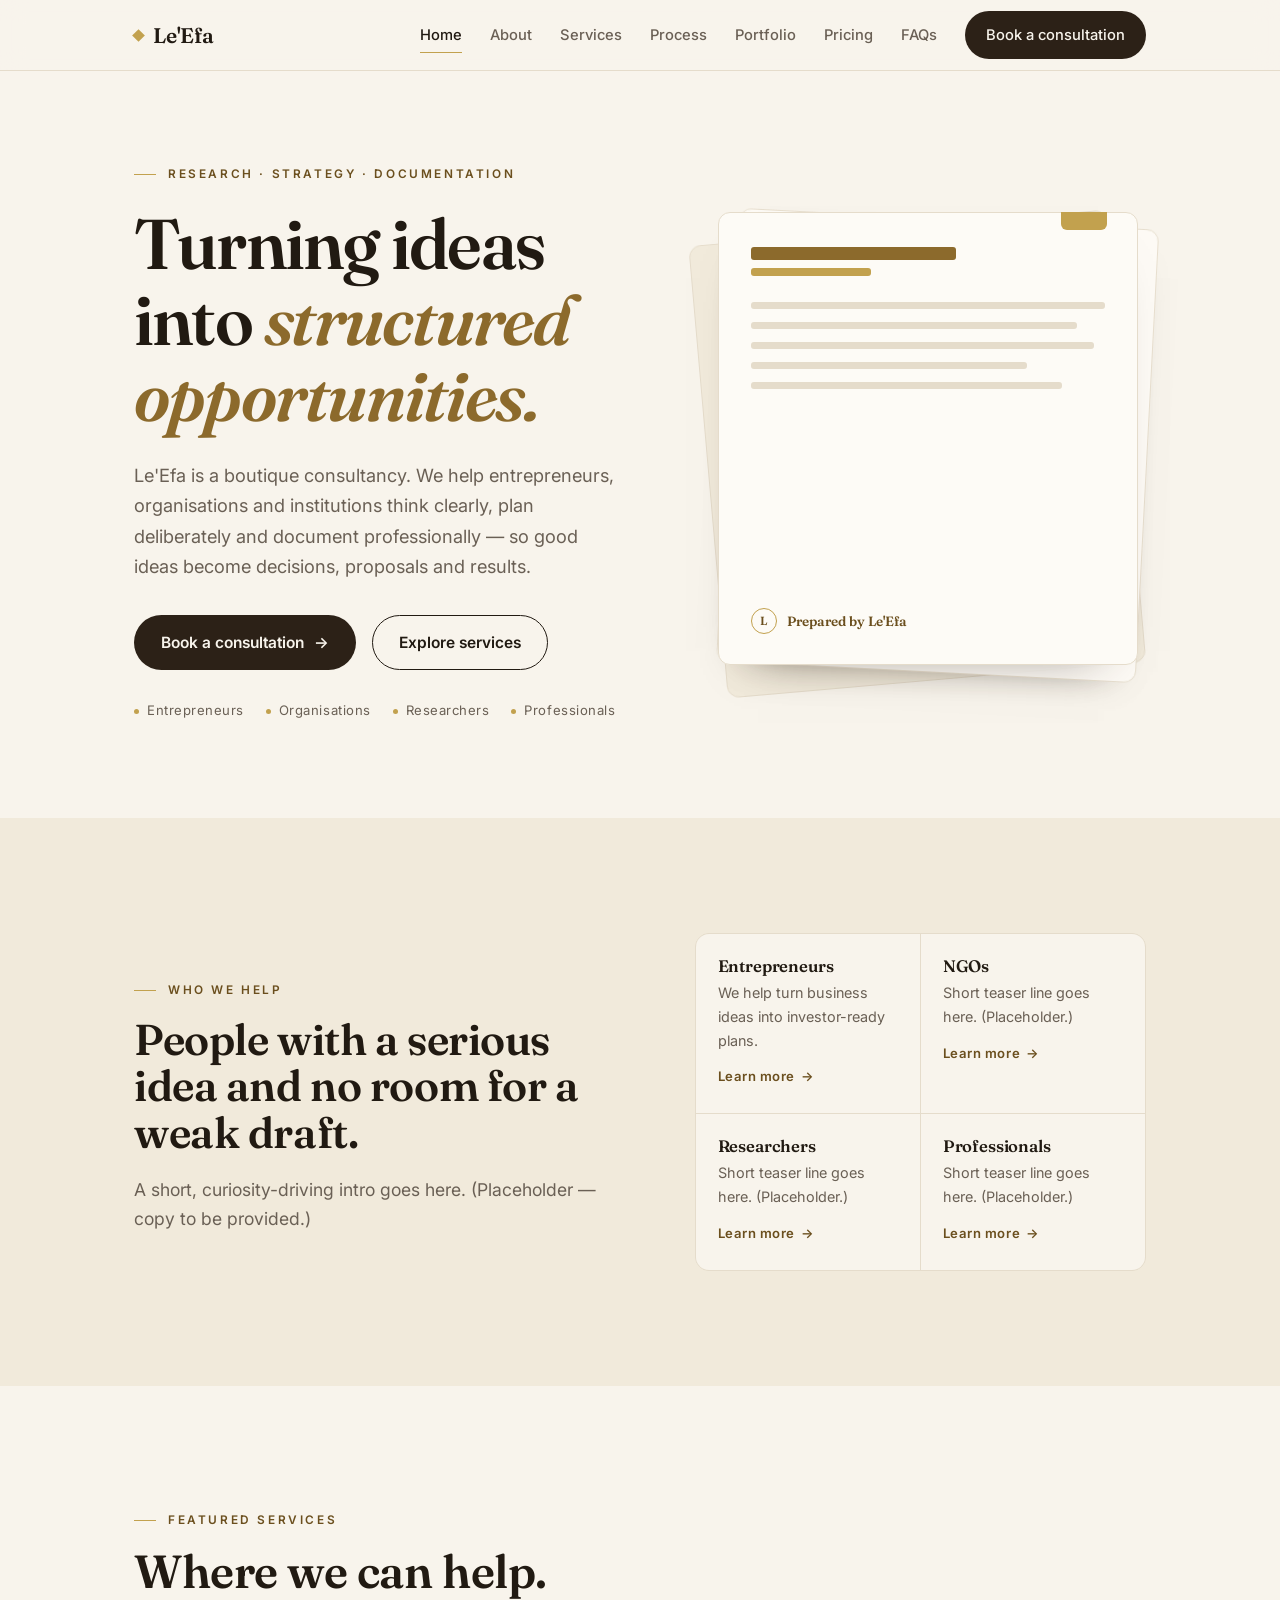
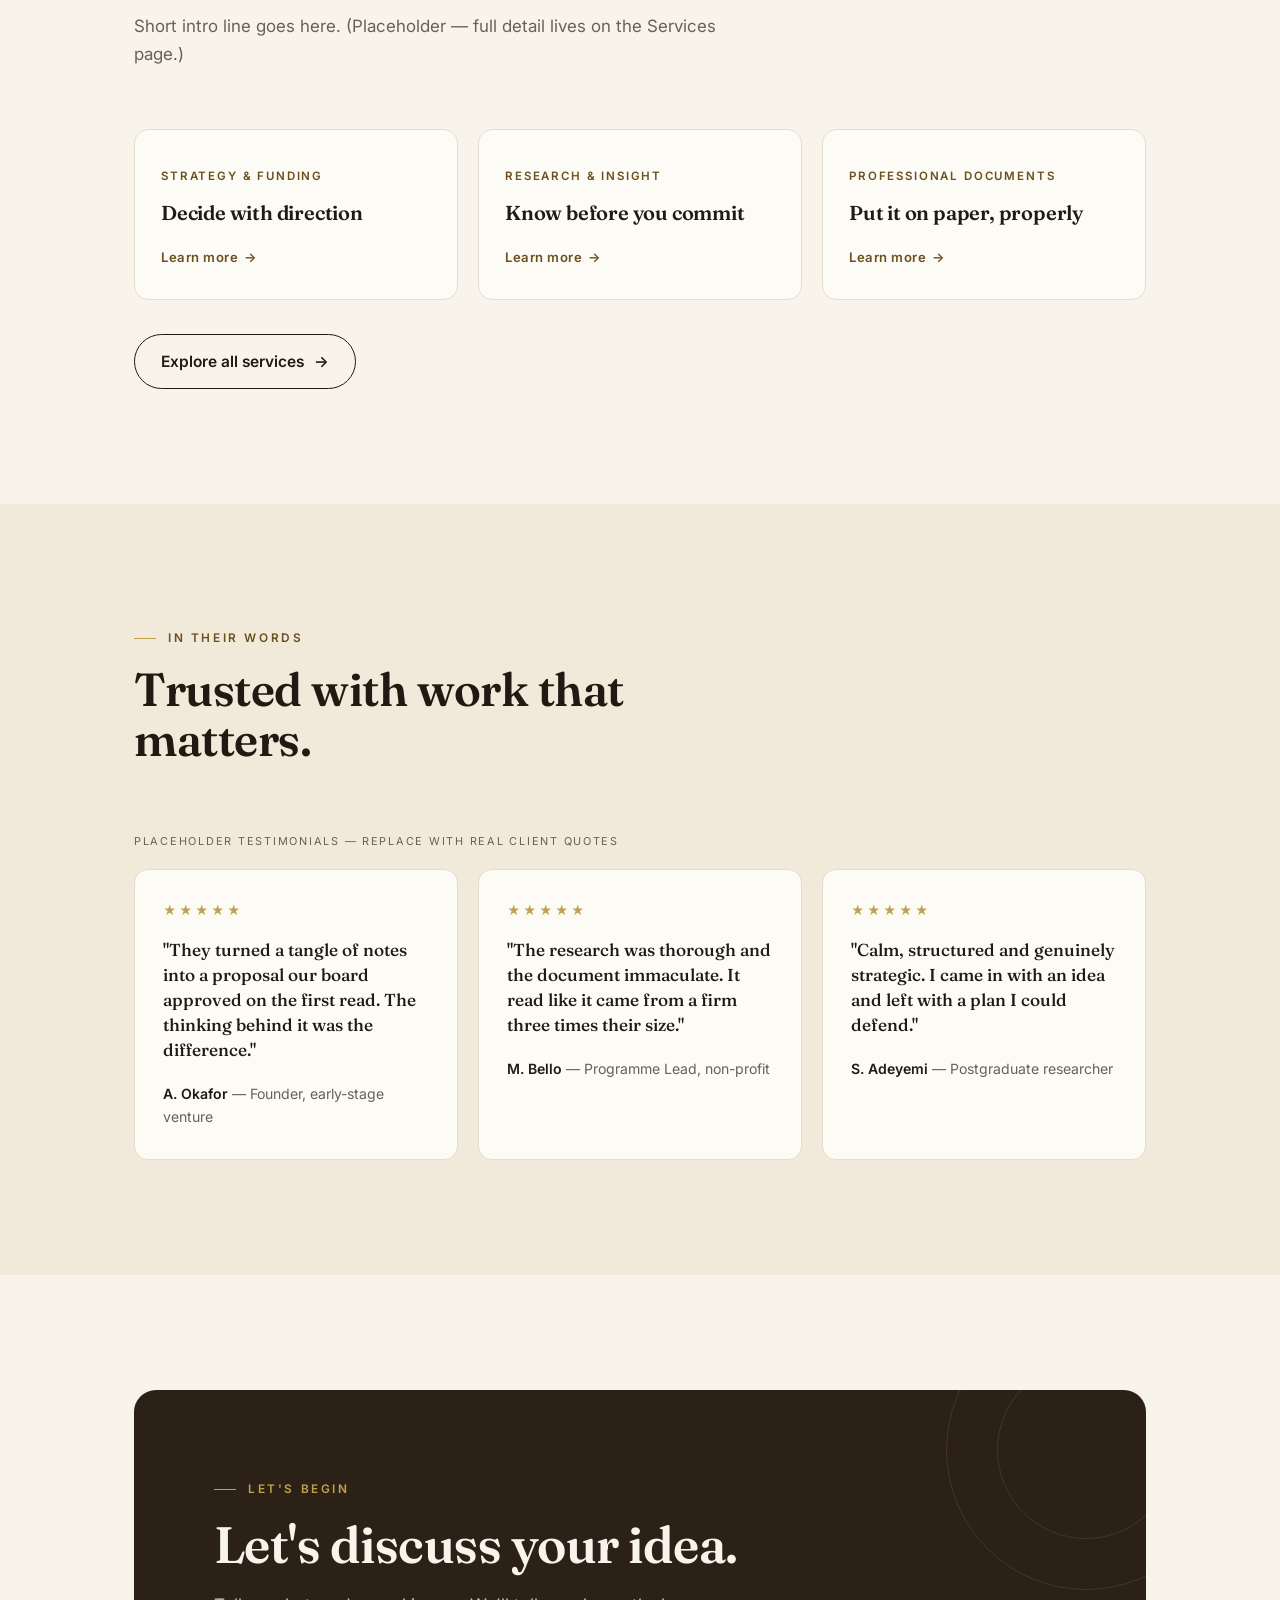
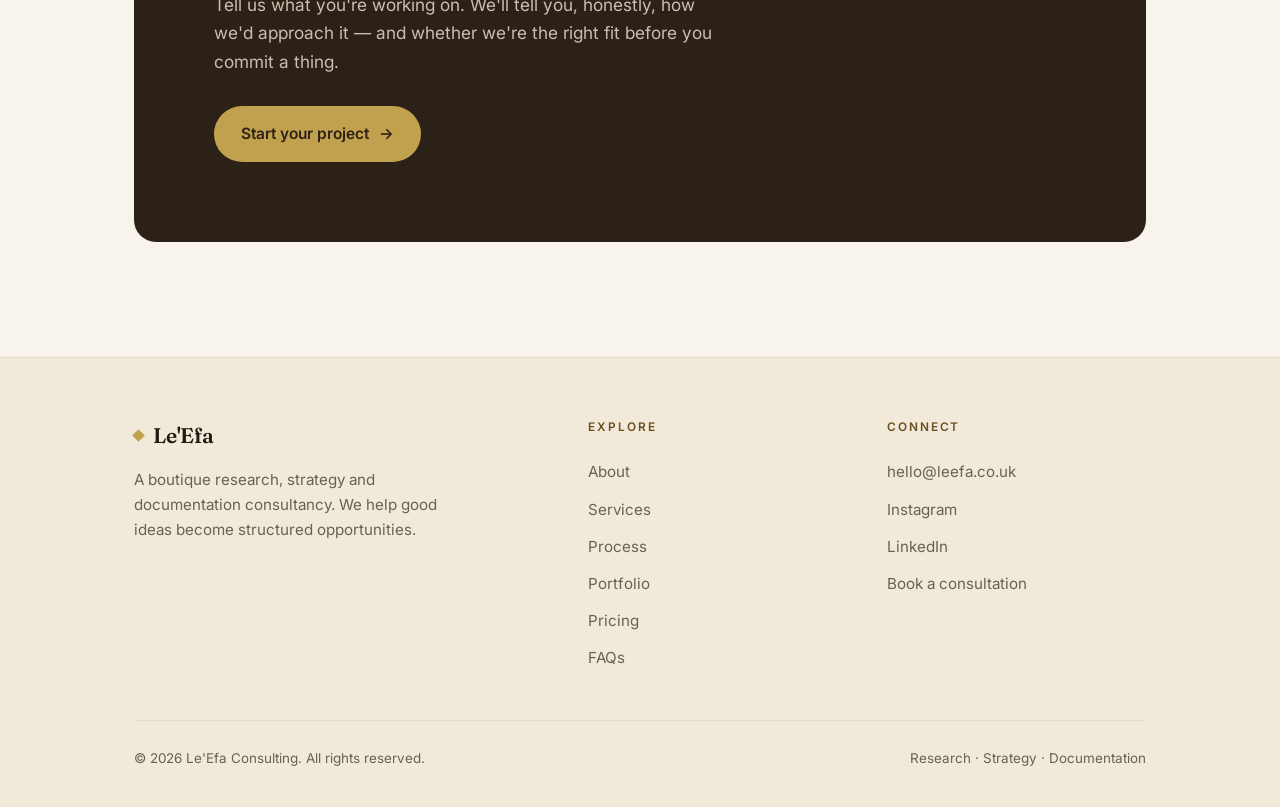
==== commit dd4a0618: "Add files via upload" ====
--- a/index.html
+++ b/index.html
@@ -19,26 +19,21 @@
       <a href="index.html" class="current">Home</a>
       <a href="about.html">About</a>
       <a href="services.html">Services</a>
+      <a href="process.html">Process</a>
       <a href="portfolio.html">Portfolio</a>
-      <a href="process.html">Process</a>
       <a href="pricing.html">Pricing</a>
+      <a href="faqs.html">FAQs</a>
       <a class="btn btn-primary" href="contact.html">Book a consultation</a>
     </nav>
     <button class="menu-btn" id="menuBtn" aria-label="Open menu" aria-expanded="false"><span></span></button>
   </div>
   <div class="mobile-menu" id="mobileMenu">
-    <a href="index.html">Home</a>
-    <a href="about.html">About</a>
-    <a href="services.html">Services</a>
-    <a href="portfolio.html">Portfolio</a>
-    <a href="process.html">Process</a>
-    <a href="pricing.html">Pricing</a>
-    <a href="contact.html">Contact</a>
+    <a href="index.html">Home</a><a href="about.html">About</a><a href="services.html">Services</a><a href="process.html">Process</a><a href="portfolio.html">Portfolio</a><a href="pricing.html">Pricing</a><a href="faqs.html">FAQs</a><a href="contact.html">Contact</a>
     <a class="btn btn-primary" href="contact.html">Book a consultation</a>
   </div>
 </header>
 
-<!-- HERO -->
+<!-- HERO (unchanged — copy to be provided later) -->
 <section class="hero container">
   <div class="hero-grid">
     <div>
@@ -72,132 +67,65 @@
   </div>
 </section>
 
-<!-- WHO WE ARE -->
+<!-- WHO WE HELP — teaser cards, each links onward -->
 <section class="section alt">
   <div class="container help-grid">
     <div class="rv">
-      <span class="eyebrow">Who we are</span>
-      <h2 style="font-size:clamp(1.9rem,4vw,2.7rem);margin-top:16px">A consultancy, not a writing service.</h2>
-      <p class="lead" style="margin-top:18px">We think before we write. Every document begins with research, every recommendation with strategy, and every project with a clear understanding of what you are trying to achieve. Good ideas deserve structure — and opportunities deserve preparation.</p>
-      <div class="btn-row" style="margin-top:26px"><a class="btn btn-outline" href="about.html">More about Le'Efa <span class="ar">→</span></a></div>
+      <span class="eyebrow">Who we help</span>
+      <h2 style="font-size:clamp(1.9rem,4vw,2.7rem);margin-top:16px">People with a serious idea and no room for a weak draft.</h2>
+      <p class="lead" style="margin-top:18px">A short, curiosity-driving intro goes here. (Placeholder — copy to be provided.)</p>
     </div>
     <div class="help-list rv">
-      <div><h4>We research</h4><p>Evidence before opinion, always.</p></div>
-      <div><h4>We strategise</h4><p>Findings shaped into direction.</p></div>
-      <div><h4>We document</h4><p>Work that reads like a firm wrote it.</p></div>
-      <div><h4>We partner</h4><p>With you until it does its job.</p></div>
-    </div>
-  </div>
-</section>
-
-<!-- WHAT WE DO -->
-<section class="section">
-  <div class="container">
-    <div class="head rv">
-      <span class="eyebrow">What we do</span>
-      <h2>Three disciplines, one clear outcome.</h2>
-      <p>Every engagement runs through the same intellectual backbone — rigorous research, deliberate strategy, and documentation that carries weight in the room where decisions are made.</p>
-    </div>
-    <div class="pillars">
-      <div class="pillar rv">
-        <div class="ic"><svg viewBox="0 0 24 24" fill="none" stroke="currentColor" stroke-width="1.5"><circle cx="11" cy="11" r="7"/><line x1="16.5" y1="16.5" x2="21" y2="21"/></svg></div>
-        <h3>Research</h3>
-        <p>Market scans, feasibility studies and evidence reviews that replace assumptions with grounded, defensible findings.</p>
+      <div>
+        <h4>Entrepreneurs</h4>
+        <p>We help turn business ideas into investor-ready plans.</p>
+        <a style="display:inline-flex;align-items:center;gap:6px;margin-top:14px;font-size:.82rem;font-weight:600;letter-spacing:.04em;color:var(--mustard-deep)" href="services.html">Learn more <span class="ar">→</span></a>
       </div>
-      <div class="pillar rv">
-        <div class="ic"><svg viewBox="0 0 24 24" fill="none" stroke="currentColor" stroke-width="1.5"><circle cx="12" cy="12" r="8.5"/><path d="M14.5 9.5 11 11l-1.5 3.5 3.5-1.5L14.5 9.5Z"/></svg></div>
-        <h3>Strategy</h3>
-        <p>We shape findings into a direction — priorities, positioning and a plan your team can actually act on.</p>
+      <div>
+        <h4>NGOs</h4>
+        <p>Short teaser line goes here. (Placeholder.)</p>
+        <a style="display:inline-flex;align-items:center;gap:6px;margin-top:14px;font-size:.82rem;font-weight:600;letter-spacing:.04em;color:var(--mustard-deep)" href="services.html">Learn more <span class="ar">→</span></a>
       </div>
-      <div class="pillar rv">
-        <div class="ic"><svg viewBox="0 0 24 24" fill="none" stroke="currentColor" stroke-width="1.5"><path d="M6 3h8l4 4v14H6Z"/><path d="M14 3v4h4"/><line x1="9" y1="13" x2="15" y2="13"/><line x1="9" y1="16.5" x2="15" y2="16.5"/></svg></div>
-        <h3>Documentation</h3>
-        <p>Proposals, reports, plans and concept notes — written and designed to read like an established firm produced them.</p>
+      <div>
+        <h4>Researchers</h4>
+        <p>Short teaser line goes here. (Placeholder.)</p>
+        <a style="display:inline-flex;align-items:center;gap:6px;margin-top:14px;font-size:.82rem;font-weight:600;letter-spacing:.04em;color:var(--mustard-deep)" href="services.html">Learn more <span class="ar">→</span></a>
+      </div>
+      <div>
+        <h4>Professionals</h4>
+        <p>Short teaser line goes here. (Placeholder.)</p>
+        <a style="display:inline-flex;align-items:center;gap:6px;margin-top:14px;font-size:.82rem;font-weight:600;letter-spacing:.04em;color:var(--mustard-deep)" href="services.html">Learn more <span class="ar">→</span></a>
       </div>
     </div>
   </div>
 </section>
 
-<!-- WHO WE HELP -->
-<section class="section alt">
-  <div class="container help-grid">
-    <div class="rv">
-      <span class="eyebrow">Who we help</span>
-      <h2 style="font-size:clamp(1.9rem,4vw,2.7rem);margin-top:16px">People with a serious idea and no room for a weak draft.</h2>
-      <p class="lead" style="margin-top:18px">Whether you are pitching investors, applying for a grant, defending a thesis or restructuring an organisation, the standard is the same: clear thinking, clearly recorded.</p>
-    </div>
-    <div class="help-list rv">
-      <div><h4>Entrepreneurs &amp; startups</h4><p>Plans, pitch decks and investor-ready proposals.</p></div>
-      <div><h4>NGOs &amp; social enterprises</h4><p>Grant applications, concept notes and frameworks.</p></div>
-      <div><h4>Researchers &amp; students</h4><p>Research structuring and academic documentation.</p></div>
-      <div><h4>Professionals &amp; teams</h4><p>Reports, strategy documents and career materials.</p></div>
-    </div>
-  </div>
-</section>
-
-<!-- FEATURED SERVICES -->
+<!-- FEATURED SERVICES — teasers only, detail lives on the Services page -->
 <section class="section">
   <div class="container">
     <div class="head rv">
       <span class="eyebrow">Featured services</span>
-      <h2>Organised by what you are trying to achieve.</h2>
-      <p>A focused set of services, grouped so you can find the right starting point quickly — not a long, flat list to scroll through.</p>
+      <h2>Where we can help.</h2>
+      <p>Short intro line goes here. (Placeholder — full detail lives on the Services page.)</p>
     </div>
     <div class="svc">
       <div class="svc-card rv">
         <span class="cat">Strategy &amp; Funding</span>
         <h3>Decide with direction</h3>
-        <ul><li>Business &amp; growth strategy</li><li>Funding &amp; grant support</li><li>Go-to-market planning</li><li>Positioning &amp; messaging</li></ul>
+        <a style="display:inline-flex;align-items:center;gap:6px;margin-top:14px;font-size:.82rem;font-weight:600;letter-spacing:.04em;color:var(--mustard-deep)" href="services.html">Learn more <span class="ar">→</span></a>
       </div>
       <div class="svc-card rv">
         <span class="cat">Research &amp; Insight</span>
         <h3>Know before you commit</h3>
-        <ul><li>Market &amp; competitor research</li><li>Feasibility &amp; opportunity studies</li><li>Evidence &amp; literature reviews</li><li>Survey design &amp; analysis</li></ul>
+        <a style="display:inline-flex;align-items:center;gap:6px;margin-top:14px;font-size:.82rem;font-weight:600;letter-spacing:.04em;color:var(--mustard-deep)" href="services.html">Learn more <span class="ar">→</span></a>
       </div>
       <div class="svc-card rv">
         <span class="cat">Professional Documents</span>
         <h3>Put it on paper, properly</h3>
-        <ul><li>Business plans &amp; proposals</li><li>Reports &amp; white papers</li><li>Academic &amp; career documents</li><li>Concept notes &amp; applications</li></ul>
+        <a style="display:inline-flex;align-items:center;gap:6px;margin-top:14px;font-size:.82rem;font-weight:600;letter-spacing:.04em;color:var(--mustard-deep)" href="services.html">Learn more <span class="ar">→</span></a>
       </div>
     </div>
-    <div class="btn-row rv" style="margin-top:34px"><a class="btn btn-outline" href="services.html">See all services <span class="ar">→</span></a></div>
-  </div>
-</section>
-
-<!-- WHY CHOOSE -->
-<section class="section alt">
-  <div class="container why">
-    <div class="rv">
-      <span class="eyebrow">Why Le'Efa</span>
-      <h2 style="font-size:clamp(1.9rem,4vw,2.7rem);margin-top:16px">We don't just write documents. We think them through.</h2>
-      <p class="lead" style="margin-top:18px">A document is only as strong as the reasoning behind it. That is where we start — and it is why our work reads like it came from an established firm.</p>
-    </div>
-    <div class="why-list rv">
-      <div class="why-item"><span class="n">01</span><div><h4>Strategy first, then the page</h4><p>We understand the goal and the audience before a single line is written, so the document argues for what you actually want.</p></div></div>
-      <div class="why-item"><span class="n">02</span><div><h4>Evidence over opinion</h4><p>Claims are backed by research. What we hand you can stand up to a sharp question from an investor, panel or board.</p></div></div>
-      <div class="why-item"><span class="n">03</span><div><h4>A premium standard, consistently</h4><p>Clean structure, confident language and considered design — every deliverable looks and reads the part.</p></div></div>
-      <div class="why-item"><span class="n">04</span><div><h4>A genuine partner</h4><p>We work with you through revisions until the document does its job. The outcome matters more than the handoff.</p></div></div>
-    </div>
-  </div>
-</section>
-
-<!-- PROCESS -->
-<section class="section">
-  <div class="container">
-    <div class="head rv">
-      <span class="eyebrow">How it works</span>
-      <h2>A clear path from idea to delivery.</h2>
-      <p>Six deliberate steps. You always know where your project is and what comes next.</p>
-    </div>
-    <div class="track rv">
-      <div class="pstep"><div class="pnode">1</div><div><h4>Discovery</h4><p>We learn your goal, audience and constraints.</p></div></div>
-      <div class="pstep"><div class="pnode">2</div><div><h4>Research</h4><p>We gather the evidence the work stands on.</p></div></div>
-      <div class="pstep"><div class="pnode">3</div><div><h4>Strategy</h4><p>We shape findings into a clear direction.</p></div></div>
-      <div class="pstep"><div class="pnode">4</div><div><h4>Development</h4><p>We write and structure the full document.</p></div></div>
-      <div class="pstep"><div class="pnode">5</div><div><h4>Review</h4><p>We refine with you until it's right.</p></div></div>
-      <div class="pstep"><div class="pnode">6</div><div><h4>Delivery</h4><p>You receive a polished, ready-to-use result.</p></div></div>
-    </div>
-    <div class="btn-row rv" style="margin-top:38px"><a class="btn btn-outline" href="process.html">See the full process <span class="ar">→</span></a></div>
+    <div class="btn-row rv" style="margin-top:34px"><a class="btn btn-outline" href="services.html">Explore all services <span class="ar">→</span></a></div>
   </div>
 </section>
 
@@ -235,14 +163,8 @@
         <a class="brand" href="index.html"><span class="mark"></span>Le'Efa</a>
         <p>A boutique research, strategy and documentation consultancy. We help good ideas become structured opportunities.</p>
       </div>
-      <div class="foot">
-        <h5>Explore</h5>
-        <a href="about.html">About</a><a href="services.html">Services</a><a href="portfolio.html">Portfolio</a><a href="process.html">Process</a><a href="pricing.html">Pricing</a>
-      </div>
-      <div class="foot">
-        <h5>Connect</h5>
-        <a href="mailto:hello@leefa.co.uk">hello@leefa.co.uk</a><a href="#" target="_blank" rel="noopener">Instagram</a><a href="#" target="_blank" rel="noopener">LinkedIn</a><a href="contact.html">Book a consultation</a>
-      </div>
+      <div class="foot"><h5>Explore</h5><a href="about.html">About</a><a href="services.html">Services</a><a href="process.html">Process</a><a href="portfolio.html">Portfolio</a><a href="pricing.html">Pricing</a><a href="faqs.html">FAQs</a></div>
+      <div class="foot"><h5>Connect</h5><a href="mailto:hello@leefa.co.uk">hello@leefa.co.uk</a><a href="#" target="_blank" rel="noopener">Instagram</a><a href="#" target="_blank" rel="noopener">LinkedIn</a><a href="contact.html">Book a consultation</a></div>
     </div>
     <div class="foot-bottom">
       <span>© <span id="yr"></span> Le'Efa Consulting. All rights reserved.</span>
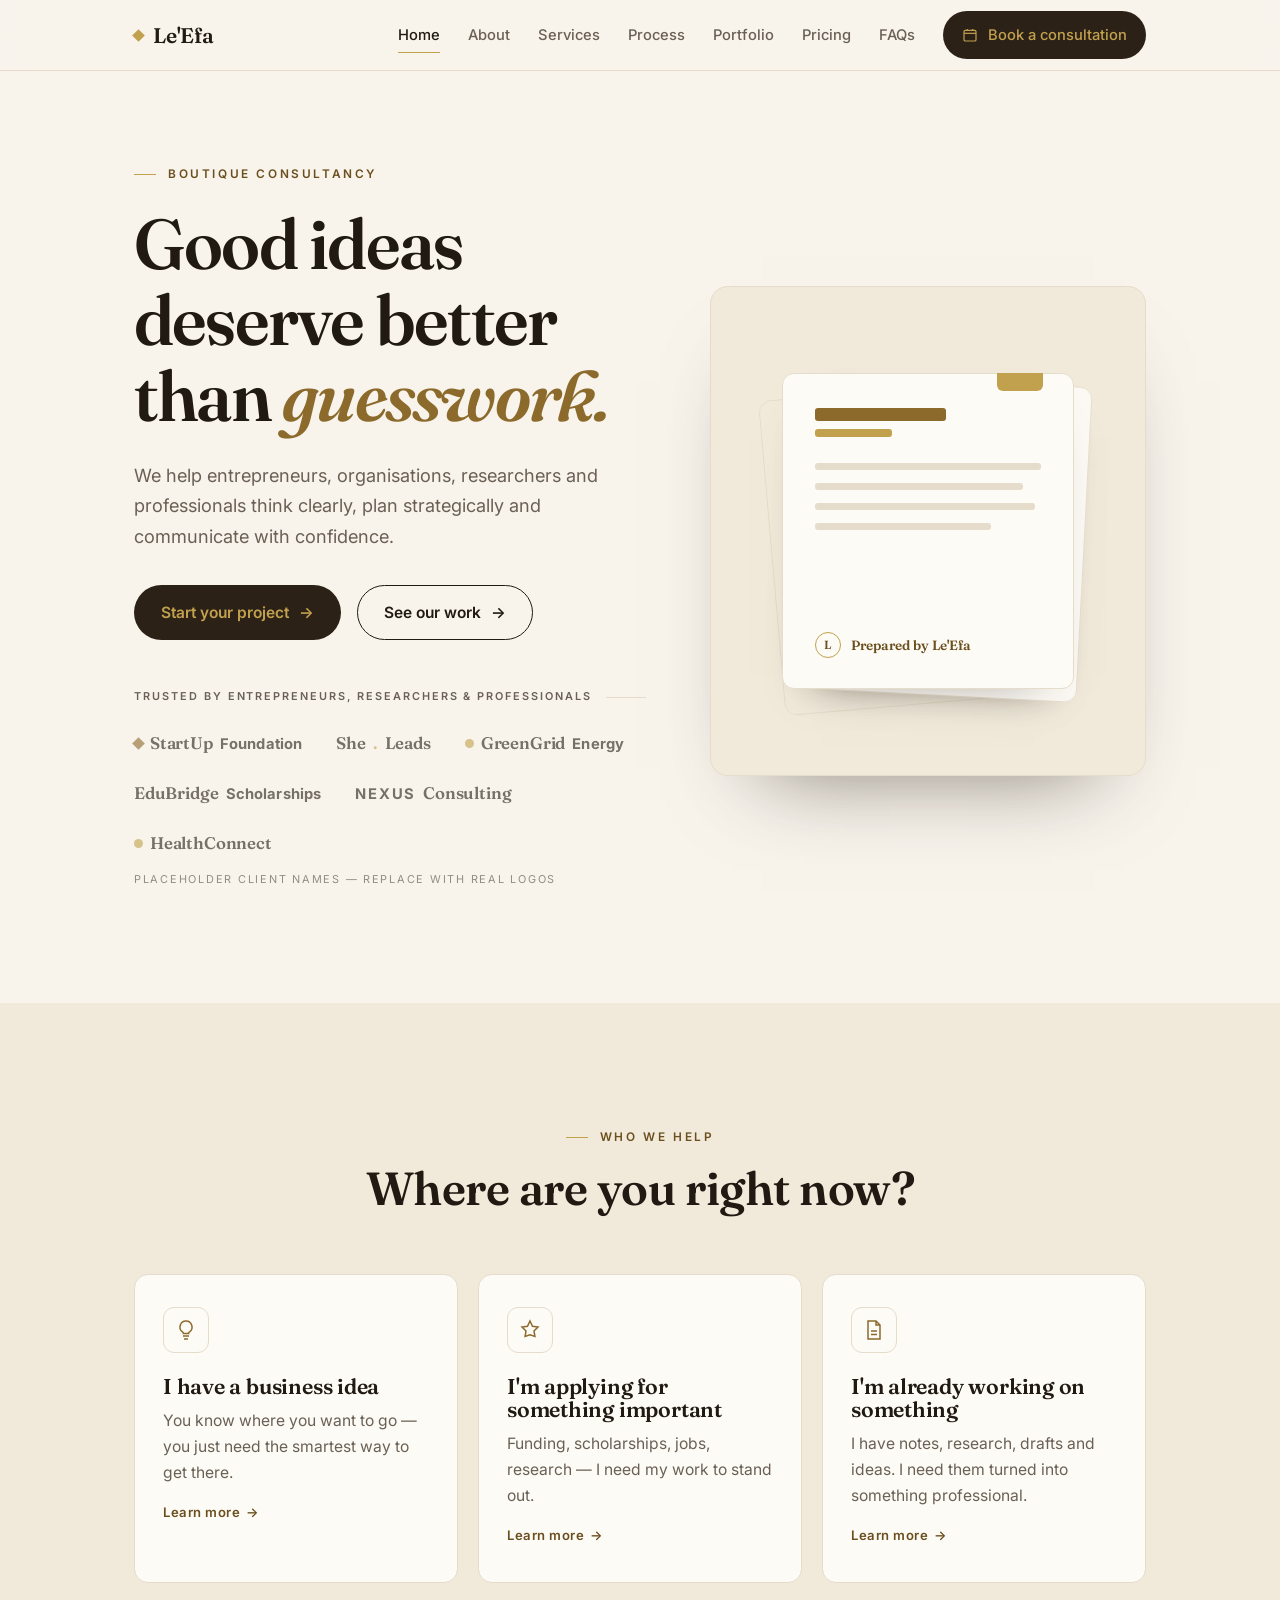
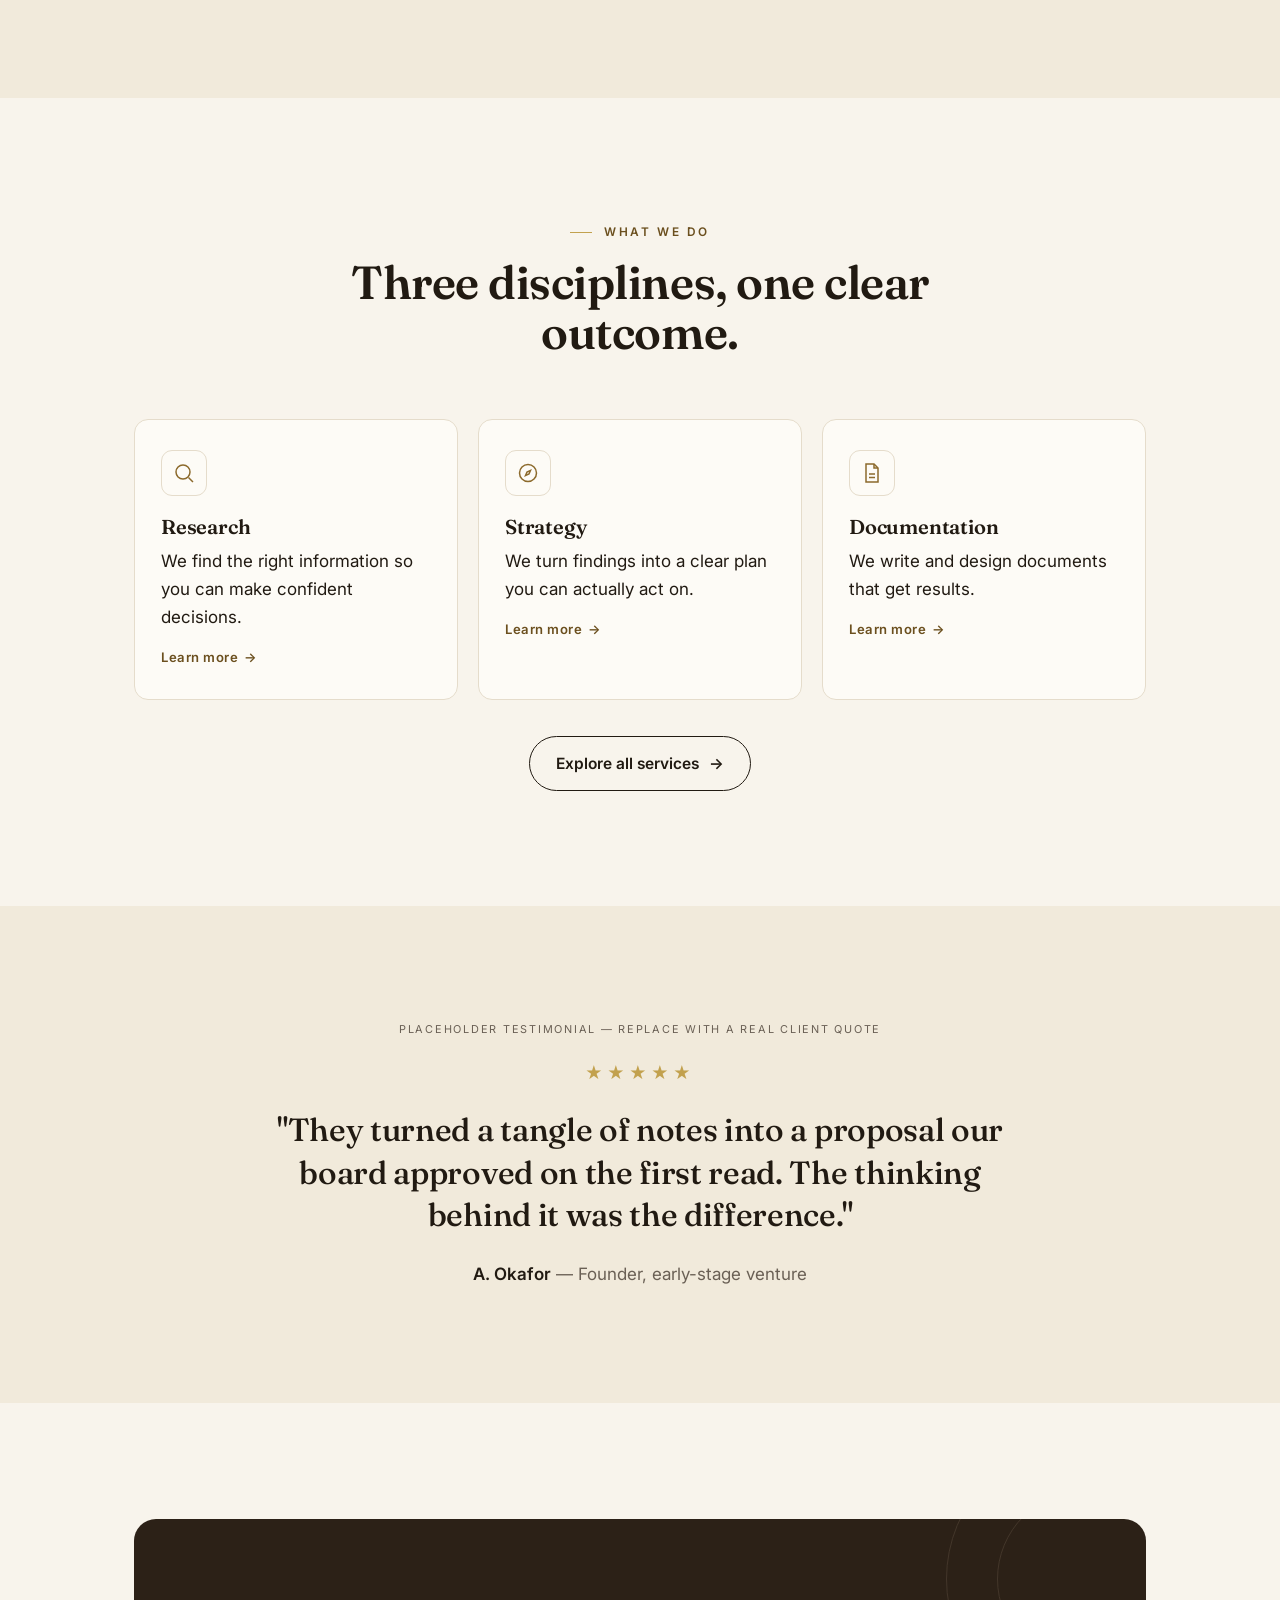
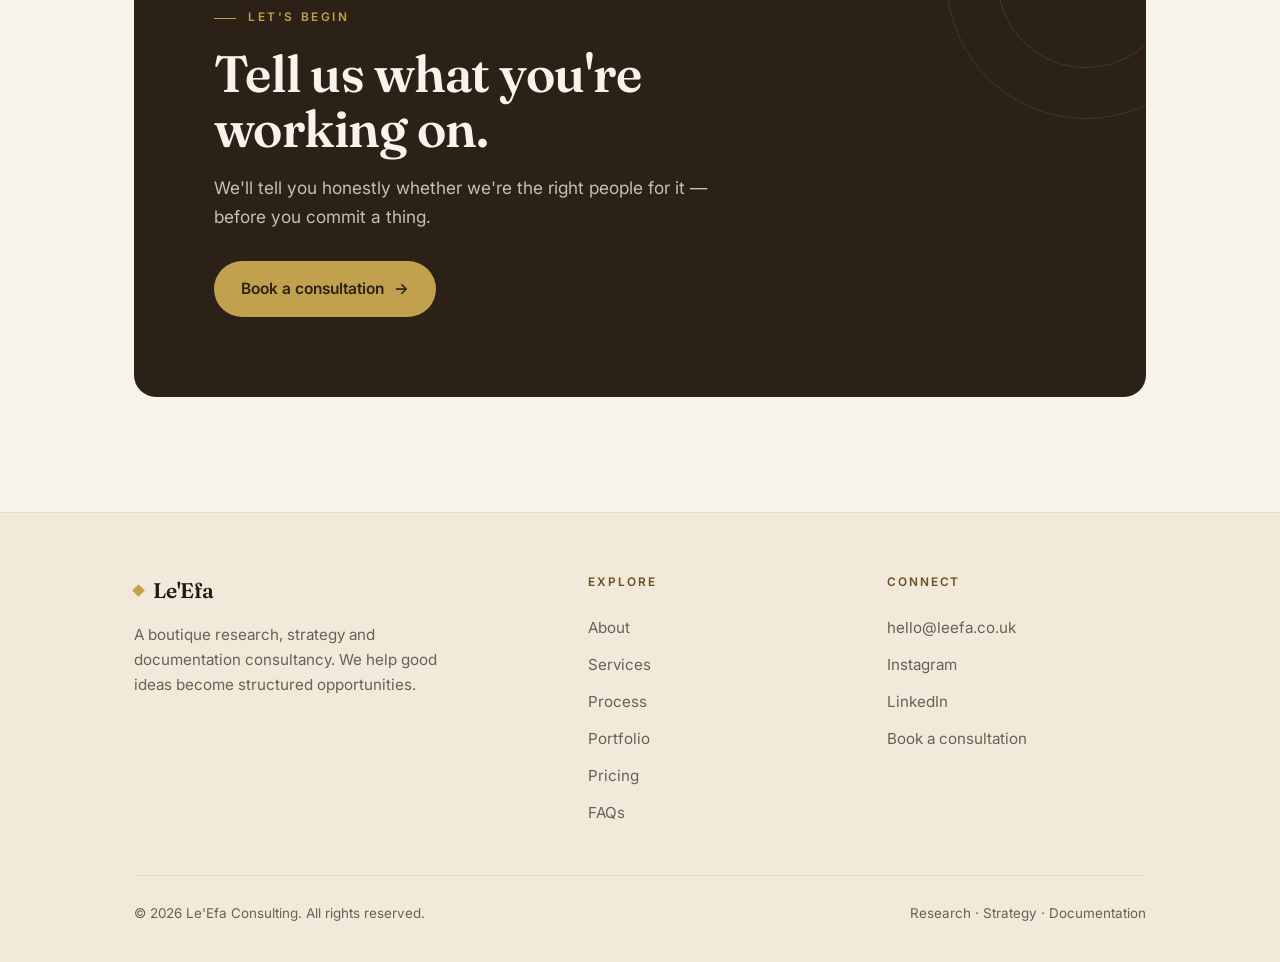
==== commit 310da99f: "Add files via upload" ====
--- a/index.html
+++ b/index.html
@@ -23,7 +23,7 @@
       <a href="portfolio.html">Portfolio</a>
       <a href="pricing.html">Pricing</a>
       <a href="faqs.html">FAQs</a>
-      <a class="btn btn-primary" href="contact.html">Book a consultation</a>
+      <a class="btn btn-primary" href="contact.html"><svg class="cal" viewBox="0 0 24 24" fill="none" stroke="currentColor" stroke-width="1.8"><rect x="3" y="5" width="18" height="16" rx="2"/><line x1="3" y1="9.5" x2="21" y2="9.5"/><line x1="8" y1="3" x2="8" y2="6"/><line x1="16" y1="3" x2="16" y2="6"/></svg> Book a consultation</a>
     </nav>
     <button class="menu-btn" id="menuBtn" aria-label="Open menu" aria-expanded="false"><span></span></button>
   </div>
@@ -33,111 +33,120 @@
   </div>
 </header>
 
-<!-- HERO (unchanged — copy to be provided later) -->
+<!-- HERO -->
 <section class="hero container">
   <div class="hero-grid">
     <div>
-      <span class="eyebrow">Research · Strategy · Documentation</span>
-      <h1>Turning ideas into <em>structured opportunities.</em></h1>
-      <p class="lead">Le'Efa is a boutique consultancy. We help entrepreneurs, organisations and institutions think clearly, plan deliberately and document professionally — so good ideas become decisions, proposals and results.</p>
+      <span class="eyebrow">Boutique consultancy</span>
+      <h1>Good ideas deserve better than <em>guesswork.</em></h1>
+      <p class="lead">We help entrepreneurs, organisations, researchers and professionals think clearly, plan strategically and communicate with confidence.</p>
       <div class="btn-row">
-        <a class="btn btn-primary" href="contact.html">Book a consultation <span class="ar">→</span></a>
-        <a class="btn btn-outline" href="services.html">Explore services</a>
+        <a class="btn btn-primary" href="contact.html">Start your project <span class="ar">→</span></a>
+        <a class="btn btn-outline" href="portfolio.html">See our work <span class="ar">→</span></a>
       </div>
-      <div class="served">
-        <span>Entrepreneurs</span><span>Organisations</span><span>Researchers</span><span>Professionals</span>
+
+      <div class="trusted">
+        <div class="tlabel">Trusted by entrepreneurs, researchers &amp; professionals</div>
+        <div class="trusted-logos">
+          <span class="tlogo"><span class="sq"></span>StartUp <span class="sans">Foundation</span></span>
+          <span class="tlogo">She<span style="color:var(--gold)">.</span>Leads</span>
+          <span class="tlogo"><span class="dot"></span>GreenGrid <span class="sans">Energy</span></span>
+          <span class="tlogo">EduBridge <span class="sans">Scholarships</span></span>
+          <span class="tlogo"><span class="sans" style="letter-spacing:.12em">NEXUS</span> Consulting</span>
+          <span class="tlogo"><span class="dot"></span>HealthConnect</span>
+        </div>
+        <span class="ph-note" style="margin-top:14px">Placeholder client names — replace with real logos</span>
       </div>
     </div>
-    <div class="figure" aria-hidden="true">
-      <div class="doc-stack">
-        <div class="doc back"></div>
-        <div class="doc mid"></div>
-        <div class="doc front">
-          <span class="tab"></span>
-          <div class="h-bar"></div><div class="h-sub"></div>
-          <div class="ln" style="width:100%"></div>
-          <div class="ln" style="width:92%"></div>
-          <div class="ln" style="width:97%"></div>
-          <div class="ln" style="width:78%"></div>
-          <div class="ln" style="width:88%"></div>
-          <div class="seal"><span class="ring">L</span> Prepared by Le'Efa</div>
+
+    <div class="figure">
+      <div class="hero-photo">
+        <img src="https://images.unsplash.com/photo-1723465554904-c5d497ac0d6a?q=80&amp;w=1400&amp;auto=format&amp;fit=crop"
+             alt="A calm, considered workspace — notebook, pen and a potted plant on a wooden desk"
+             onerror="this.closest('.hero-photo').classList.add('noimg'); this.remove();">
+        <div class="doc-fallback">
+          <div class="doc-stack">
+            <div class="doc back"></div>
+            <div class="doc mid"></div>
+            <div class="doc front">
+              <span class="tab"></span>
+              <div class="h-bar"></div><div class="h-sub"></div>
+              <div class="ln" style="width:100%"></div>
+              <div class="ln" style="width:92%"></div>
+              <div class="ln" style="width:97%"></div>
+              <div class="ln" style="width:78%"></div>
+              <div class="seal"><span class="ring">L</span> Prepared by Le'Efa</div>
+            </div>
+          </div>
         </div>
       </div>
     </div>
   </div>
 </section>
 
-<!-- WHO WE HELP — teaser cards, each links onward -->
+<!-- WHO WE HELP -->
 <section class="section alt">
-  <div class="container help-grid">
-    <div class="rv">
-      <span class="eyebrow">Who we help</span>
-      <h2 style="font-size:clamp(1.9rem,4vw,2.7rem);margin-top:16px">People with a serious idea and no room for a weak draft.</h2>
-      <p class="lead" style="margin-top:18px">A short, curiosity-driving intro goes here. (Placeholder — copy to be provided.)</p>
-    </div>
-    <div class="help-list rv">
-      <div>
-        <h4>Entrepreneurs</h4>
-        <p>We help turn business ideas into investor-ready plans.</p>
-        <a style="display:inline-flex;align-items:center;gap:6px;margin-top:14px;font-size:.82rem;font-weight:600;letter-spacing:.04em;color:var(--mustard-deep)" href="services.html">Learn more <span class="ar">→</span></a>
+  <div class="container">
+    <div class="head rv center"><span class="eyebrow">Who we help</span><h2>Where are you right now?</h2></div>
+    <div class="pillars">
+      <div class="pillar rv">
+        <div class="ic"><svg viewBox="0 0 24 24" fill="none" stroke="currentColor" stroke-width="1.5"><path d="M9 18h6"/><path d="M10 21h4"/><path d="M12 3a6 6 0 0 1 3.5 10.9c-.6.4-.9 1-.9 1.6H9.4c0-.6-.3-1.2-.9-1.6A6 6 0 0 1 12 3Z"/></svg></div>
+        <h3>I have a business idea</h3>
+        <p>You know where you want to go — you just need the smartest way to get there.</p>
+        <a class="card-link" href="services.html">Learn more <span class="ar">→</span></a>
       </div>
-      <div>
-        <h4>NGOs</h4>
-        <p>Short teaser line goes here. (Placeholder.)</p>
-        <a style="display:inline-flex;align-items:center;gap:6px;margin-top:14px;font-size:.82rem;font-weight:600;letter-spacing:.04em;color:var(--mustard-deep)" href="services.html">Learn more <span class="ar">→</span></a>
+      <div class="pillar rv">
+        <div class="ic"><svg viewBox="0 0 24 24" fill="none" stroke="currentColor" stroke-width="1.5"><path d="m12 3 2.5 5.2 5.5.8-4 3.9.9 5.6L12 16.8 7.1 18.5l.9-5.6-4-3.9 5.5-.8L12 3Z"/></svg></div>
+        <h3>I'm applying for something important</h3>
+        <p>Funding, scholarships, jobs, research — I need my work to stand out.</p>
+        <a class="card-link" href="services.html">Learn more <span class="ar">→</span></a>
       </div>
-      <div>
-        <h4>Researchers</h4>
-        <p>Short teaser line goes here. (Placeholder.)</p>
-        <a style="display:inline-flex;align-items:center;gap:6px;margin-top:14px;font-size:.82rem;font-weight:600;letter-spacing:.04em;color:var(--mustard-deep)" href="services.html">Learn more <span class="ar">→</span></a>
-      </div>
-      <div>
-        <h4>Professionals</h4>
-        <p>Short teaser line goes here. (Placeholder.)</p>
-        <a style="display:inline-flex;align-items:center;gap:6px;margin-top:14px;font-size:.82rem;font-weight:600;letter-spacing:.04em;color:var(--mustard-deep)" href="services.html">Learn more <span class="ar">→</span></a>
+      <div class="pillar rv">
+        <div class="ic"><svg viewBox="0 0 24 24" fill="none" stroke="currentColor" stroke-width="1.5"><path d="M6 3h8l4 4v14H6Z"/><path d="M14 3v4h4"/><line x1="9" y1="13" x2="15" y2="13"/><line x1="9" y1="16.5" x2="15" y2="16.5"/></svg></div>
+        <h3>I'm already working on something</h3>
+        <p>I have notes, research, drafts and ideas. I need them turned into something professional.</p>
+        <a class="card-link" href="services.html">Learn more <span class="ar">→</span></a>
       </div>
     </div>
   </div>
 </section>
 
-<!-- FEATURED SERVICES — teasers only, detail lives on the Services page -->
+<!-- FEATURED SERVICES -->
 <section class="section">
   <div class="container">
-    <div class="head rv">
-      <span class="eyebrow">Featured services</span>
-      <h2>Where we can help.</h2>
-      <p>Short intro line goes here. (Placeholder — full detail lives on the Services page.)</p>
-    </div>
+    <div class="head rv center"><span class="eyebrow">What we do</span><h2>Three disciplines, one clear outcome.</h2></div>
     <div class="svc">
       <div class="svc-card rv">
-        <span class="cat">Strategy &amp; Funding</span>
-        <h3>Decide with direction</h3>
-        <a style="display:inline-flex;align-items:center;gap:6px;margin-top:14px;font-size:.82rem;font-weight:600;letter-spacing:.04em;color:var(--mustard-deep)" href="services.html">Learn more <span class="ar">→</span></a>
+        <div class="ic"><svg viewBox="0 0 24 24" fill="none" stroke="currentColor" stroke-width="1.5"><circle cx="11" cy="11" r="7"/><line x1="16.5" y1="16.5" x2="21" y2="21"/></svg></div>
+        <h3>Research</h3>
+        <p>We find the right information so you can make confident decisions.</p>
+        <a class="card-link" href="services.html">Learn more <span class="ar">→</span></a>
       </div>
       <div class="svc-card rv">
-        <span class="cat">Research &amp; Insight</span>
-        <h3>Know before you commit</h3>
-        <a style="display:inline-flex;align-items:center;gap:6px;margin-top:14px;font-size:.82rem;font-weight:600;letter-spacing:.04em;color:var(--mustard-deep)" href="services.html">Learn more <span class="ar">→</span></a>
+        <div class="ic"><svg viewBox="0 0 24 24" fill="none" stroke="currentColor" stroke-width="1.5"><circle cx="12" cy="12" r="8.5"/><path d="M14.5 9.5 11 11l-1.5 3.5 3.5-1.5L14.5 9.5Z"/></svg></div>
+        <h3>Strategy</h3>
+        <p>We turn findings into a clear plan you can actually act on.</p>
+        <a class="card-link" href="services.html">Learn more <span class="ar">→</span></a>
       </div>
       <div class="svc-card rv">
-        <span class="cat">Professional Documents</span>
-        <h3>Put it on paper, properly</h3>
-        <a style="display:inline-flex;align-items:center;gap:6px;margin-top:14px;font-size:.82rem;font-weight:600;letter-spacing:.04em;color:var(--mustard-deep)" href="services.html">Learn more <span class="ar">→</span></a>
+        <div class="ic"><svg viewBox="0 0 24 24" fill="none" stroke="currentColor" stroke-width="1.5"><path d="M6 3h8l4 4v14H6Z"/><path d="M14 3v4h4"/><line x1="9" y1="13" x2="15" y2="13"/><line x1="9" y1="16.5" x2="15" y2="16.5"/></svg></div>
+        <h3>Documentation</h3>
+        <p>We write and design documents that get results.</p>
+        <a class="card-link" href="services.html">Learn more <span class="ar">→</span></a>
       </div>
     </div>
-    <div class="btn-row rv" style="margin-top:34px"><a class="btn btn-outline" href="services.html">Explore all services <span class="ar">→</span></a></div>
+    <div class="btn-row rv" style="margin-top:36px;justify-content:center"><a class="btn btn-outline" href="services.html">Explore all services <span class="ar">→</span></a></div>
   </div>
 </section>
 
-<!-- TESTIMONIALS -->
+<!-- TESTIMONIAL -->
 <section class="section alt">
   <div class="container">
-    <div class="head rv"><span class="eyebrow">In their words</span><h2>Trusted with work that matters.</h2></div>
-    <span class="ph-note rv">Placeholder testimonials — replace with real client quotes</span>
-    <div class="quotes">
-      <div class="quote rv"><div class="stars">★★★★★</div><p>"They turned a tangle of notes into a proposal our board approved on the first read. The thinking behind it was the difference."</p><cite><b>A. Okafor</b> — Founder, early-stage venture</cite></div>
-      <div class="quote rv"><div class="stars">★★★★★</div><p>"The research was thorough and the document immaculate. It read like it came from a firm three times their size."</p><cite><b>M. Bello</b> — Programme Lead, non-profit</cite></div>
-      <div class="quote rv"><div class="stars">★★★★★</div><p>"Calm, structured and genuinely strategic. I came in with an idea and left with a plan I could defend."</p><cite><b>S. Adeyemi</b> — Postgraduate researcher</cite></div>
+    <span class="ph-note rv" style="display:block;text-align:center;margin-bottom:20px">Placeholder testimonial — replace with a real client quote</span>
+    <div class="tcarousel rv">
+      <div class="stars">★★★★★</div>
+      <blockquote>"They turned a tangle of notes into a proposal our board approved on the first read. The thinking behind it was the difference."</blockquote>
+      <cite><b>A. Okafor</b> — Founder, early-stage venture</cite>
     </div>
   </div>
 </section>
@@ -148,9 +157,9 @@
     <div class="cta-band rv">
       <span class="glow" aria-hidden="true"></span>
       <span class="eyebrow" style="color:var(--gold)">Let's begin</span>
-      <h2 style="margin-top:18px">Let's discuss your idea.</h2>
-      <p>Tell us what you're working on. We'll tell you, honestly, how we'd approach it — and whether we're the right fit before you commit a thing.</p>
-      <div class="btn-row"><a class="btn btn-primary" href="contact.html">Start your project <span class="ar">→</span></a></div>
+      <h2 style="margin-top:18px">Tell us what you're working on.</h2>
+      <p>We'll tell you honestly whether we're the right people for it — before you commit a thing.</p>
+      <div class="btn-row"><a class="btn btn-primary" href="contact.html">Book a consultation <span class="ar">→</span></a></div>
     </div>
   </div>
 </section>
--- a/styles.css
+++ b/styles.css
@@ -47,8 +47,9 @@
 .btn{display:inline-flex;align-items:center;gap:10px;border-radius:46px;padding:14px 26px;font-weight:600;font-size:.97rem;transition:.22s ease;cursor:pointer;border:1px solid transparent;font-family:inherit;}
 .btn .ar{transition:transform .22s ease;}
 .btn:hover .ar{transform:translateX(4px);}
-.btn-primary{background:var(--darkbrown);color:var(--cream);}
-.btn-primary:hover{background:var(--mustard);}
+.btn-primary{background:var(--darkbrown);color:var(--gold);}
+.btn-primary:hover{background:var(--gold);color:var(--darkbrown);}
+.btn .cal{width:16px;height:16px;flex:none;}
 .btn-outline{border-color:var(--ink);color:var(--ink);}
 .btn-outline:hover{background:var(--ink);color:var(--cream);}
 .btn-row{display:flex;gap:16px;flex-wrap:wrap;}
@@ -64,7 +65,7 @@
 .nav-links a::after{content:"";position:absolute;left:0;bottom:-6px;width:0;height:1.5px;background:var(--gold);transition:width .25s;}
 .nav-links a:hover::after,.nav-links a.current::after{width:100%;}
 .nav-links a.btn::after{display:none;}
-.nav .btn{padding:11px 20px;color:var(--cream);}
+.nav .btn{padding:11px 18px;color:var(--gold);}
 .menu-btn{display:none;background:none;border:1px solid var(--line);border-radius:10px;width:42px;height:38px;cursor:pointer;padding:0;align-items:center;justify-content:center;}
 .menu-btn span,.menu-btn span::before,.menu-btn span::after{display:block;width:18px;height:1.5px;background:var(--ink);position:relative;}
 .menu-btn span::before,.menu-btn span::after{content:"";position:absolute;left:0;}
@@ -72,7 +73,7 @@
 .mobile-menu{display:none;flex-direction:column;padding:8px var(--gut) 22px;border-bottom:1px solid var(--line);background:var(--cream);}
 .mobile-menu a{padding:13px 0;border-bottom:1px solid var(--line);font-size:1rem;color:var(--ink);}
 .mobile-menu a:last-of-type{border-bottom:none;}
-.mobile-menu .btn{margin-top:16px;justify-content:center;color:var(--cream);}
+.mobile-menu .btn{margin-top:16px;justify-content:center;color:var(--gold);}
 .mobile-menu.open{display:flex;}
 
 /* ---------- page hero (subpages) ---------- */
@@ -335,3 +336,46 @@
   .doc.front{transform:none;}
   html{scroll-behavior:auto;}
 }
+
+/* =======================================================================
+   v2 refinements — toward the approved comps (images, trusted strip, etc.)
+   ======================================================================= */
+
+/* hero photograph (with graceful illustration fallback) */
+.hero .figure{align-items:stretch;}
+.hero-photo{position:relative;width:min(100%,470px);border-radius:18px;overflow:hidden;border:1px solid var(--line);box-shadow:0 44px 84px -52px rgba(44,33,23,.62);aspect-ratio:4/4.5;background:var(--cream-2);}
+.hero-photo img{width:100%;height:100%;object-fit:cover;display:block;}
+.hero-photo::after{content:"";position:absolute;inset:0;background:linear-gradient(180deg,transparent 58%,rgba(44,33,23,.16));pointer-events:none;}
+.hero-photo .doc-fallback{display:none;}
+.hero-photo.noimg{display:flex;align-items:center;justify-content:center;padding:34px;}
+.hero-photo.noimg::after{display:none;}
+.hero-photo.noimg .doc-fallback{display:block;width:80%;}
+.hero-photo.noimg .doc-stack{width:100%;}
+
+/* trusted-by strip */
+.trusted{margin-top:48px;}
+.trusted .tlabel{font-size:.68rem;letter-spacing:.18em;text-transform:uppercase;color:var(--muted);font-weight:600;display:flex;align-items:center;gap:14px;}
+.trusted .tlabel::after{content:"";flex:1;height:1px;background:var(--line);}
+.trusted-logos{display:flex;flex-wrap:wrap;align-items:center;gap:22px 34px;margin-top:24px;}
+.tlogo{font-family:"Fraunces";font-weight:600;font-size:1.05rem;color:var(--ink);opacity:.6;letter-spacing:-.01em;transition:opacity .2s;display:flex;align-items:center;gap:7px;white-space:nowrap;}
+.tlogo:hover{opacity:1;}
+.tlogo .dot{width:9px;height:9px;background:var(--gold);border-radius:50%;flex:none;}
+.tlogo .sq{width:9px;height:9px;background:var(--mustard);transform:rotate(45deg);flex:none;}
+.tlogo .sans{font-family:"Inter";font-weight:700;font-size:.92rem;letter-spacing:.01em;}
+
+/* "learn more" card links */
+.card-link{display:inline-flex;align-items:center;gap:6px;margin-top:16px;font-size:.82rem;font-weight:600;letter-spacing:.04em;color:var(--mustard-deep);}
+.card-link .ar{transition:transform .2s;}
+.pillar:hover .card-link .ar,.svc-card:hover .card-link .ar{transform:translateX(3px);}
+.svc-card .ic{margin-bottom:20px;}
+
+/* centered testimonial */
+.tcarousel{max-width:760px;margin:0 auto;text-align:center;}
+.tcarousel .stars{color:var(--gold);letter-spacing:4px;margin-bottom:22px;}
+.tcarousel blockquote{margin:0;font-family:"Fraunces";font-weight:500;font-size:clamp(1.4rem,3vw,2rem);line-height:1.32;letter-spacing:-.01em;color:var(--ink);}
+.tcarousel cite{display:block;margin-top:24px;font-style:normal;color:var(--muted);}
+.tcarousel cite b{color:var(--ink);font-weight:600;}
+
+@media (max-width:920px){
+  .hero-photo{width:100%;aspect-ratio:16/10;}
+}
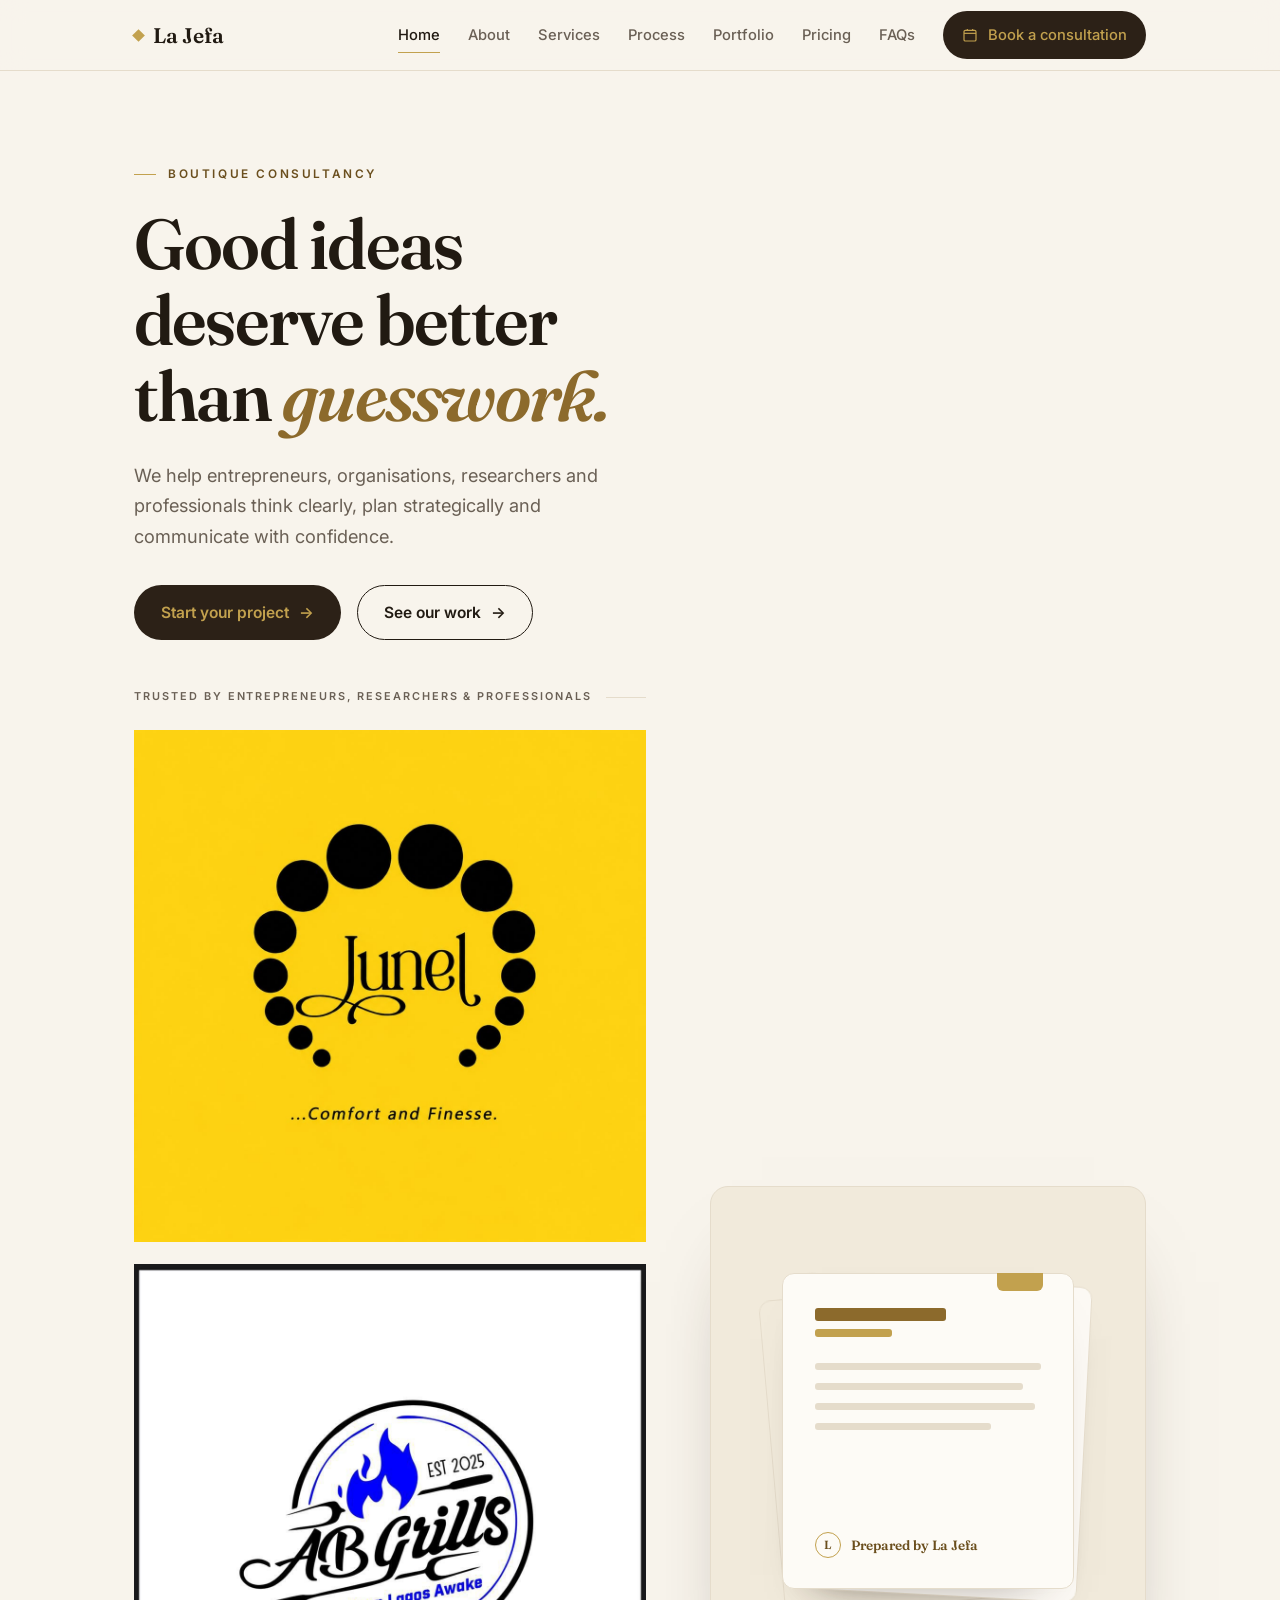
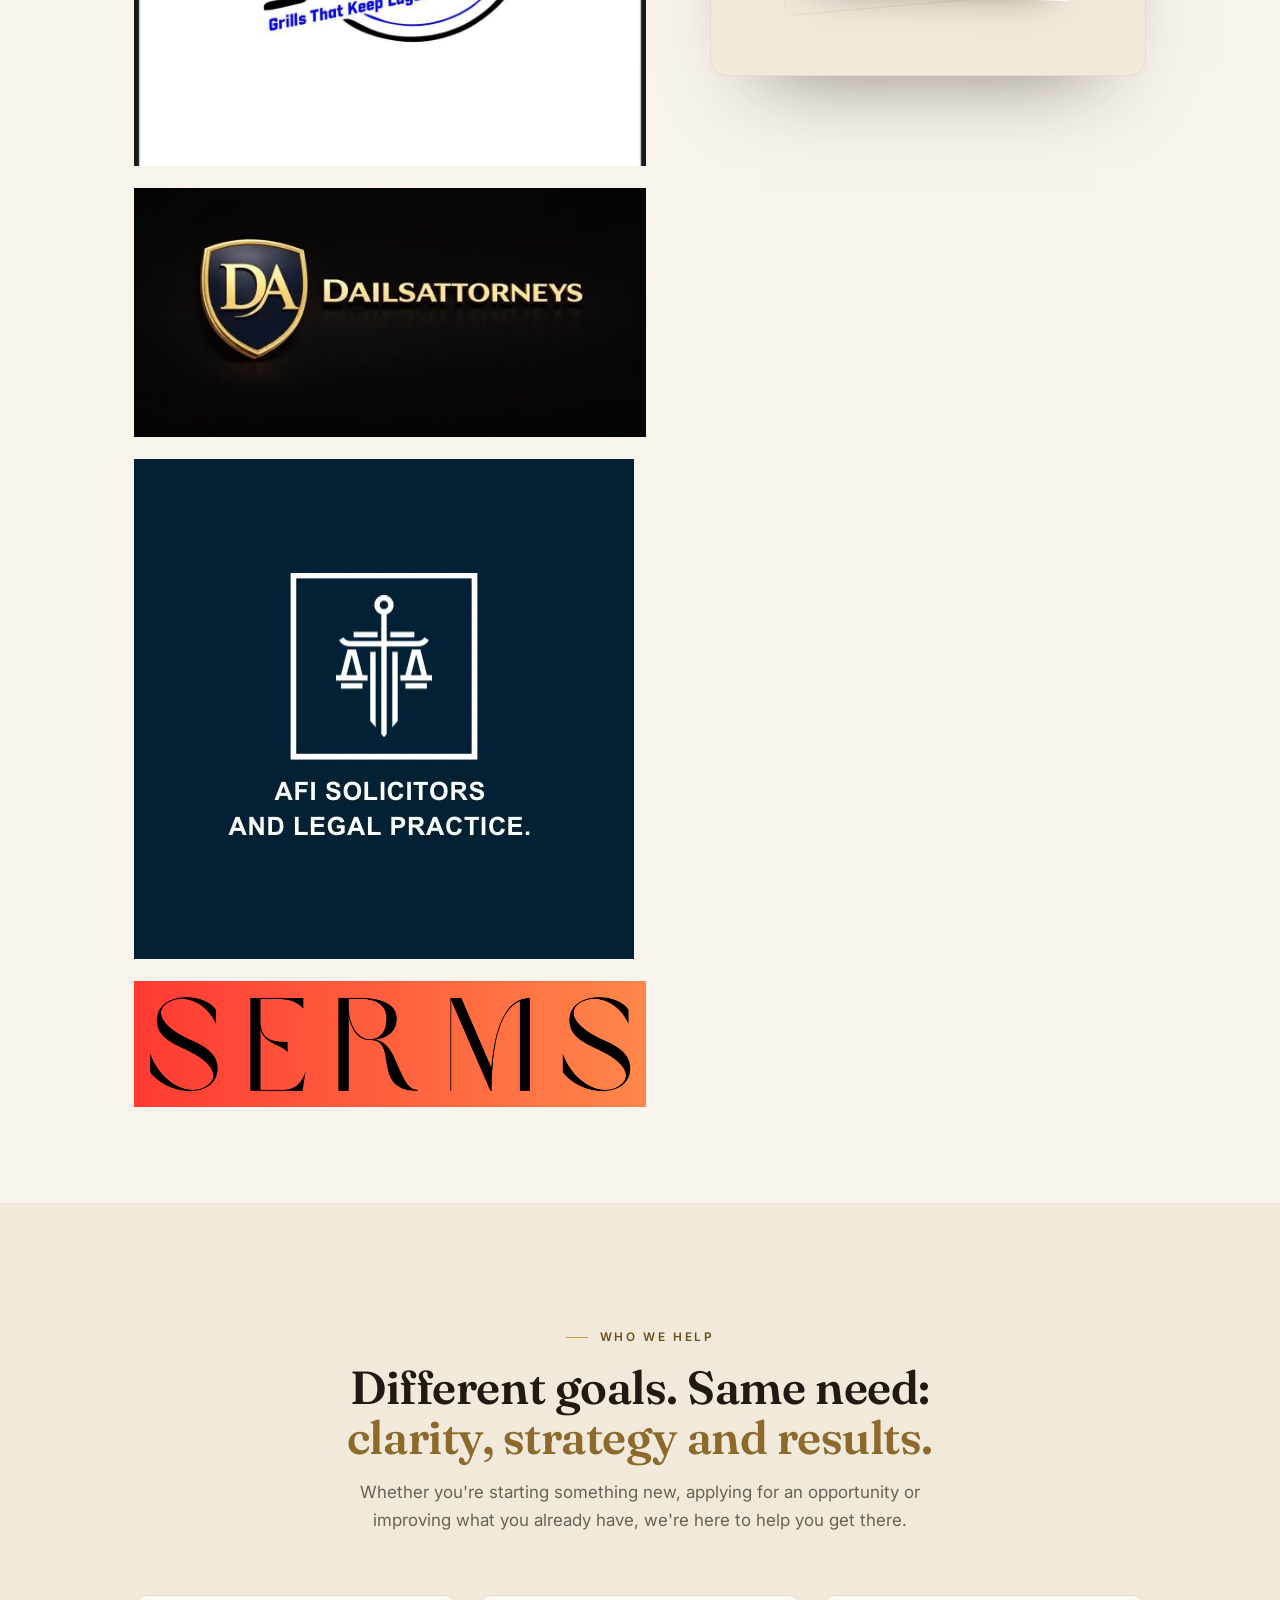
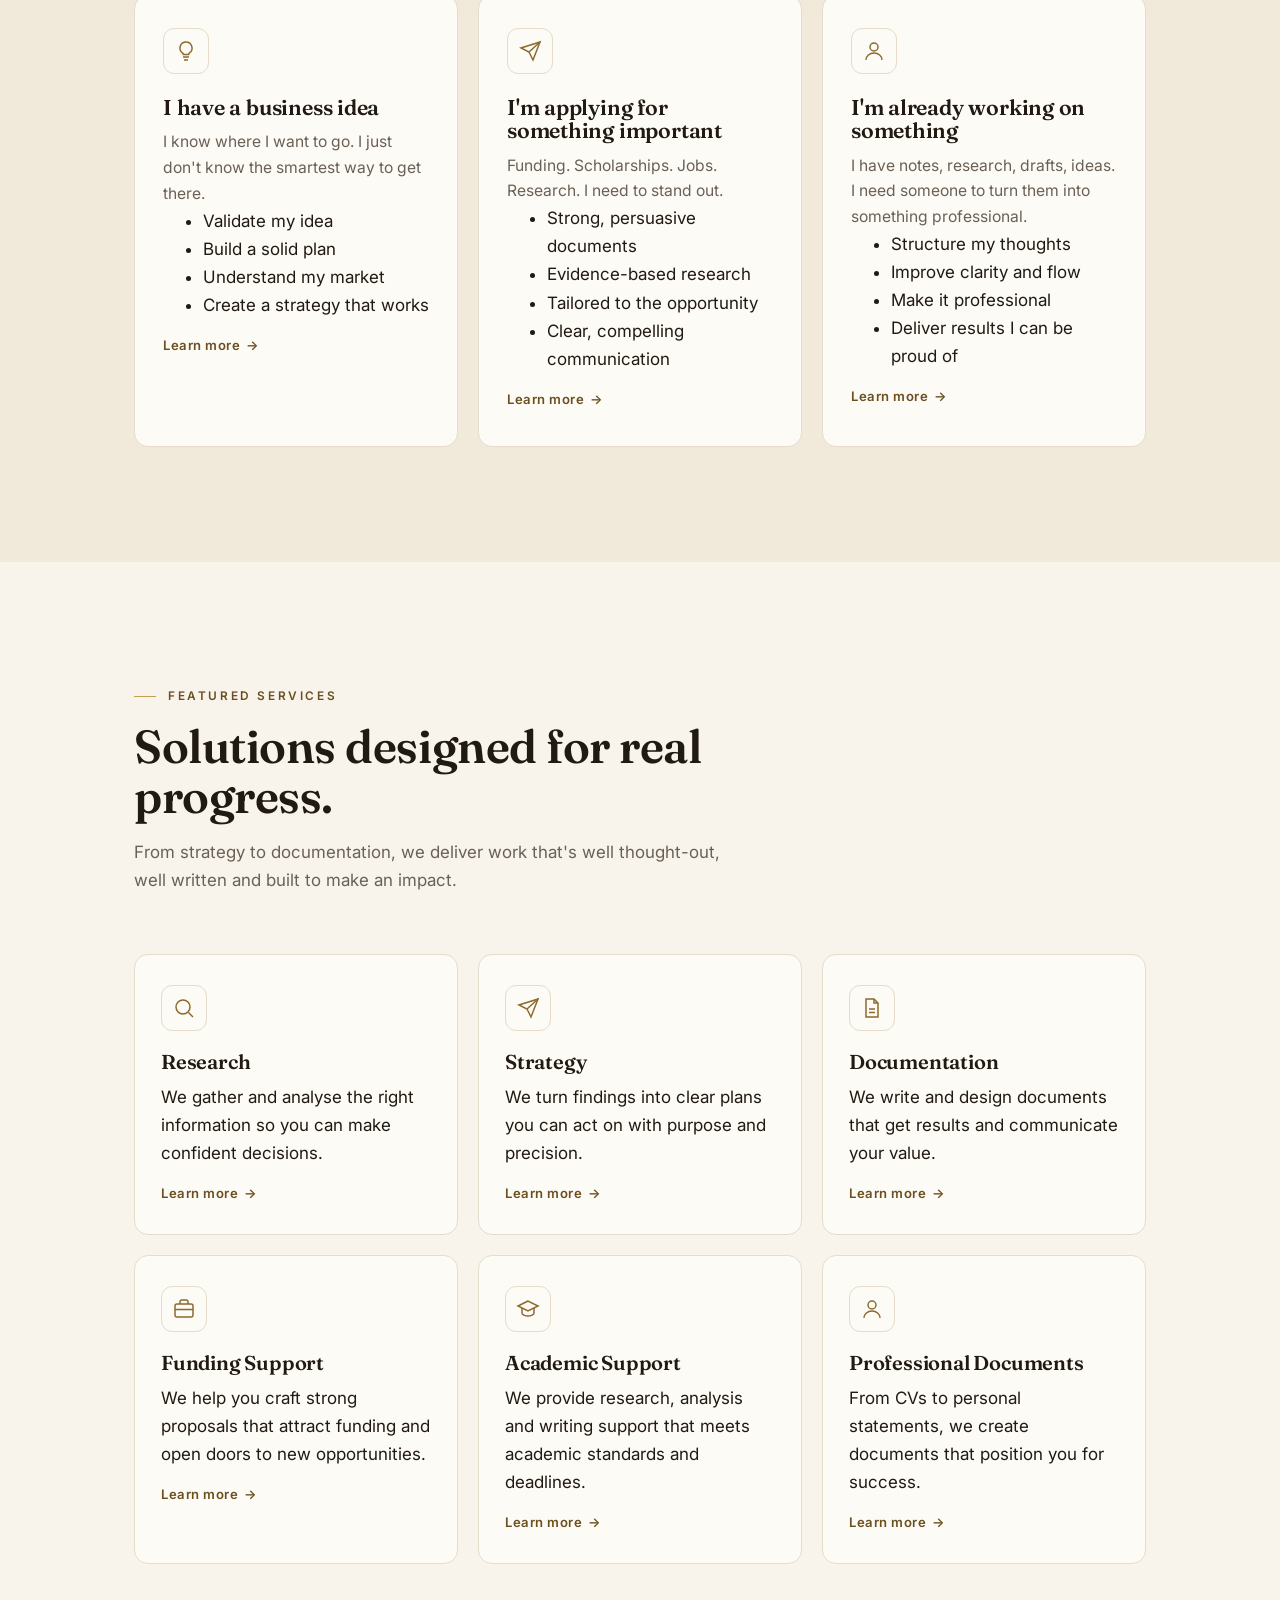
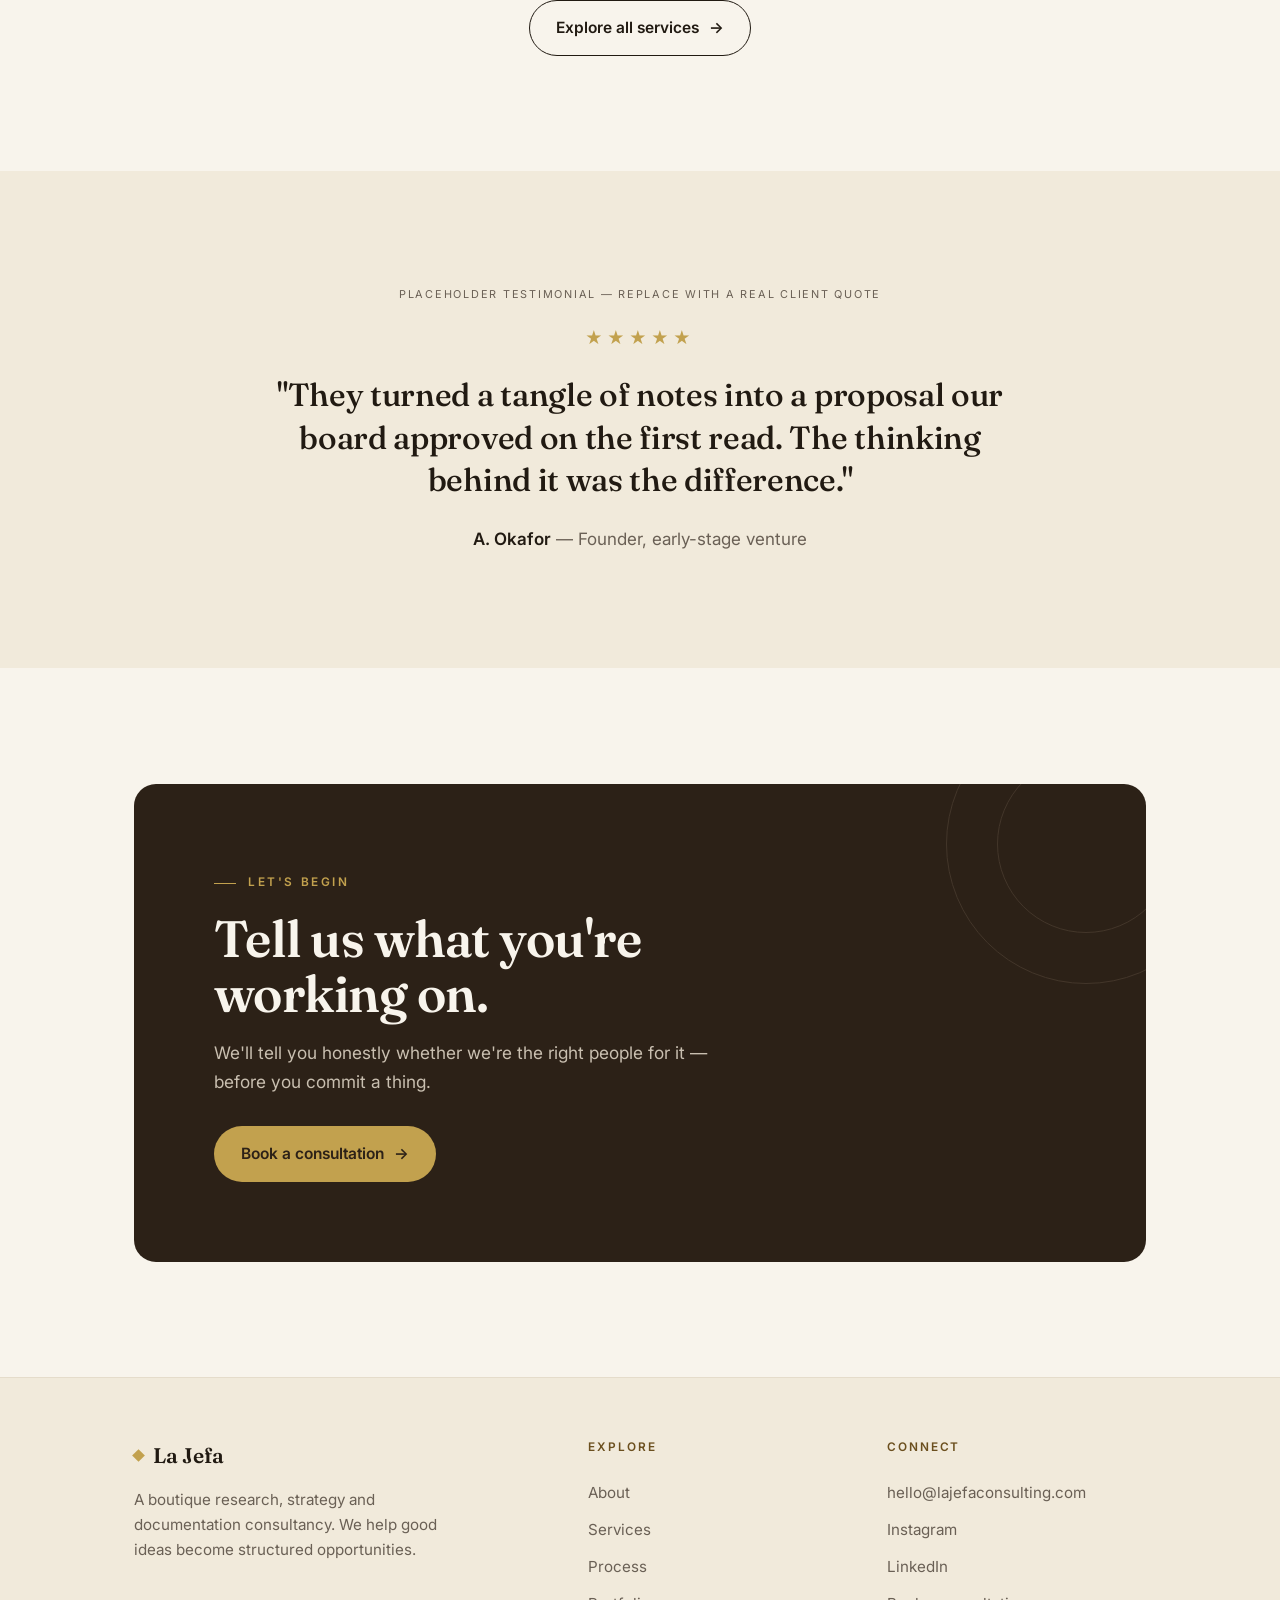
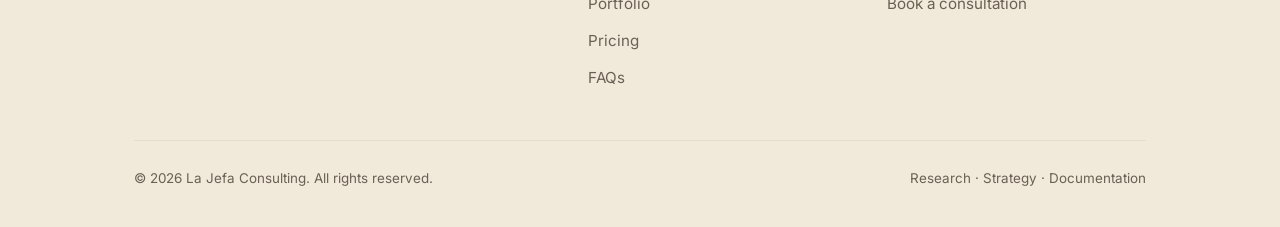
==== commit 92edfa09: "Add files via upload" ====
--- a/index.html
+++ b/index.html
@@ -3,8 +3,8 @@
 <head>
 <meta charset="UTF-8" />
 <meta name="viewport" content="width=device-width, initial-scale=1.0" />
-<title>Le'Efa Consulting — Research, Strategy &amp; Professional Documentation</title>
-<meta name="description" content="Le'Efa Consulting is a boutique research, strategy and documentation consultancy. We help entrepreneurs, organisations and institutions turn ideas into structured opportunities." />
+<title>La Jefa Consulting — Research, Strategy &amp; Professional Documentation</title>
+<meta name="description" content="La Jefa Consulting is a boutique research, strategy and documentation consultancy. We help entrepreneurs, organisations and institutions turn ideas into structured opportunities." />
 <link rel="preconnect" href="https://fonts.googleapis.com">
 <link rel="preconnect" href="https://fonts.gstatic.com" crossorigin>
 <link href="https://fonts.googleapis.com/css2?family=Fraunces:opsz,wght@9..144,400;9..144,500;9..144,600;9..144,700&family=Inter:wght@400;500;600&display=swap" rel="stylesheet">
@@ -14,7 +14,7 @@
 
 <header>
   <div class="container nav">
-    <a class="brand" href="index.html"><span class="mark"></span>Le'Efa</a>
+    <a class="brand" href="index.html"><span class="mark"></span>La Jefa</a>
     <nav class="nav-links" aria-label="Primary">
       <a href="index.html" class="current">Home</a>
       <a href="about.html">About</a>
@@ -48,14 +48,12 @@
       <div class="trusted">
         <div class="tlabel">Trusted by entrepreneurs, researchers &amp; professionals</div>
         <div class="trusted-logos">
-          <span class="tlogo"><span class="sq"></span>StartUp <span class="sans">Foundation</span></span>
-          <span class="tlogo">She<span style="color:var(--gold)">.</span>Leads</span>
-          <span class="tlogo"><span class="dot"></span>GreenGrid <span class="sans">Energy</span></span>
-          <span class="tlogo">EduBridge <span class="sans">Scholarships</span></span>
-          <span class="tlogo"><span class="sans" style="letter-spacing:.12em">NEXUS</span> Consulting</span>
-          <span class="tlogo"><span class="dot"></span>HealthConnect</span>
+          <span class="tlogo-tile"><img src="client-junel.jpg" alt="Junel" loading="lazy" onerror="this.style.display='none';this.nextElementSibling.style.display='inline'"><span class="txt" style="display:none">Junel</span></span>
+          <span class="tlogo-tile"><img src="client-abgrills.jpg" alt="AB Grills" loading="lazy" onerror="this.style.display='none';this.nextElementSibling.style.display='inline'"><span class="txt" style="display:none">AB Grills</span></span>
+          <span class="tlogo-tile"><img src="client-dails.jpg" alt="Dailsattorneys" loading="lazy" onerror="this.style.display='none';this.nextElementSibling.style.display='inline'"><span class="txt" style="display:none">Dailsattorneys</span></span>
+          <span class="tlogo-tile"><img src="client-afi.jpg" alt="AFI Solicitors and Legal Practice" loading="lazy" onerror="this.style.display='none';this.nextElementSibling.style.display='inline'"><span class="txt" style="display:none">AFI Solicitors</span></span>
+          <span class="tlogo-tile"><img src="client-serms.png" alt="SERMS" loading="lazy" onerror="this.style.display='none';this.nextElementSibling.style.display='inline'"><span class="txt" style="display:none">SERMS</span></span>
         </div>
-        <span class="ph-note" style="margin-top:14px">Placeholder client names — replace with real logos</span>
       </div>
     </div>
 
@@ -75,7 +73,7 @@
               <div class="ln" style="width:92%"></div>
               <div class="ln" style="width:97%"></div>
               <div class="ln" style="width:78%"></div>
-              <div class="seal"><span class="ring">L</span> Prepared by Le'Efa</div>
+              <div class="seal"><span class="ring">L</span> Prepared by La Jefa</div>
             </div>
           </div>
         </div>
@@ -87,25 +85,32 @@
 <!-- WHO WE HELP -->
 <section class="section alt">
   <div class="container">
-    <div class="head rv center"><span class="eyebrow">Who we help</span><h2>Where are you right now?</h2></div>
+    <div class="head rv center">
+      <span class="eyebrow">Who we help</span>
+      <h2>Different goals. Same need:<br><span style="color:var(--mustard)">clarity, strategy and results.</span></h2>
+      <p>Whether you're starting something new, applying for an opportunity or improving what you already have, we're here to help you get there.</p>
+    </div>
     <div class="pillars">
       <div class="pillar rv">
         <div class="ic"><svg viewBox="0 0 24 24" fill="none" stroke="currentColor" stroke-width="1.5"><path d="M9 18h6"/><path d="M10 21h4"/><path d="M12 3a6 6 0 0 1 3.5 10.9c-.6.4-.9 1-.9 1.6H9.4c0-.6-.3-1.2-.9-1.6A6 6 0 0 1 12 3Z"/></svg></div>
         <h3>I have a business idea</h3>
-        <p>You know where you want to go — you just need the smartest way to get there.</p>
-        <a class="card-link" href="services.html">Learn more <span class="ar">→</span></a>
+        <p>I know where I want to go. I just don't know the smartest way to get there.</p>
+        <ul class="checks"><li>Validate my idea</li><li>Build a solid plan</li><li>Understand my market</li><li>Create a strategy that works</li></ul>
+        <a class="card-link" href="services.html">Learn more <span class="ar">&rarr;</span></a>
       </div>
       <div class="pillar rv">
-        <div class="ic"><svg viewBox="0 0 24 24" fill="none" stroke="currentColor" stroke-width="1.5"><path d="m12 3 2.5 5.2 5.5.8-4 3.9.9 5.6L12 16.8 7.1 18.5l.9-5.6-4-3.9 5.5-.8L12 3Z"/></svg></div>
+        <div class="ic"><svg viewBox="0 0 24 24" fill="none" stroke="currentColor" stroke-width="1.5"><path d="M22 3 11 13"/><path d="M22 3 15 21l-4-8-8-4 19-6Z"/></svg></div>
         <h3>I'm applying for something important</h3>
-        <p>Funding, scholarships, jobs, research — I need my work to stand out.</p>
-        <a class="card-link" href="services.html">Learn more <span class="ar">→</span></a>
+        <p>Funding. Scholarships. Jobs. Research. I need to stand out.</p>
+        <ul class="checks"><li>Strong, persuasive documents</li><li>Evidence-based research</li><li>Tailored to the opportunity</li><li>Clear, compelling communication</li></ul>
+        <a class="card-link" href="services.html">Learn more <span class="ar">&rarr;</span></a>
       </div>
       <div class="pillar rv">
-        <div class="ic"><svg viewBox="0 0 24 24" fill="none" stroke="currentColor" stroke-width="1.5"><path d="M6 3h8l4 4v14H6Z"/><path d="M14 3v4h4"/><line x1="9" y1="13" x2="15" y2="13"/><line x1="9" y1="16.5" x2="15" y2="16.5"/></svg></div>
+        <div class="ic"><svg viewBox="0 0 24 24" fill="none" stroke="currentColor" stroke-width="1.5"><circle cx="12" cy="8" r="4"/><path d="M4 21c0-4 3.6-7 8-7s8 3 8 7"/></svg></div>
         <h3>I'm already working on something</h3>
-        <p>I have notes, research, drafts and ideas. I need them turned into something professional.</p>
-        <a class="card-link" href="services.html">Learn more <span class="ar">→</span></a>
+        <p>I have notes, research, drafts, ideas. I need someone to turn them into something professional.</p>
+        <ul class="checks"><li>Structure my thoughts</li><li>Improve clarity and flow</li><li>Make it professional</li><li>Deliver results I can be proud of</li></ul>
+        <a class="card-link" href="services.html">Learn more <span class="ar">&rarr;</span></a>
       </div>
     </div>
   </div>
@@ -114,28 +119,46 @@
 <!-- FEATURED SERVICES -->
 <section class="section">
   <div class="container">
-    <div class="head rv center"><span class="eyebrow">What we do</span><h2>Three disciplines, one clear outcome.</h2></div>
+    <div class="head rv"><span class="eyebrow">Featured services</span><h2>Solutions designed for real progress.</h2><p>From strategy to documentation, we deliver work that's well thought-out, well written and built to make an impact.</p></div>
     <div class="svc">
       <div class="svc-card rv">
         <div class="ic"><svg viewBox="0 0 24 24" fill="none" stroke="currentColor" stroke-width="1.5"><circle cx="11" cy="11" r="7"/><line x1="16.5" y1="16.5" x2="21" y2="21"/></svg></div>
         <h3>Research</h3>
-        <p>We find the right information so you can make confident decisions.</p>
-        <a class="card-link" href="services.html">Learn more <span class="ar">→</span></a>
-      </div>
-      <div class="svc-card rv">
-        <div class="ic"><svg viewBox="0 0 24 24" fill="none" stroke="currentColor" stroke-width="1.5"><circle cx="12" cy="12" r="8.5"/><path d="M14.5 9.5 11 11l-1.5 3.5 3.5-1.5L14.5 9.5Z"/></svg></div>
+        <p>We gather and analyse the right information so you can make confident decisions.</p>
+        <a class="card-link" href="services.html">Learn more <span class="ar">&rarr;</span></a>
+      </div>
+      <div class="svc-card rv">
+        <div class="ic"><svg viewBox="0 0 24 24" fill="none" stroke="currentColor" stroke-width="1.5"><path d="M22 3 11 13"/><path d="M22 3 15 21l-4-8-8-4 19-6Z"/></svg></div>
         <h3>Strategy</h3>
-        <p>We turn findings into a clear plan you can actually act on.</p>
-        <a class="card-link" href="services.html">Learn more <span class="ar">→</span></a>
+        <p>We turn findings into clear plans you can act on with purpose and precision.</p>
+        <a class="card-link" href="services.html">Learn more <span class="ar">&rarr;</span></a>
       </div>
       <div class="svc-card rv">
         <div class="ic"><svg viewBox="0 0 24 24" fill="none" stroke="currentColor" stroke-width="1.5"><path d="M6 3h8l4 4v14H6Z"/><path d="M14 3v4h4"/><line x1="9" y1="13" x2="15" y2="13"/><line x1="9" y1="16.5" x2="15" y2="16.5"/></svg></div>
         <h3>Documentation</h3>
-        <p>We write and design documents that get results.</p>
-        <a class="card-link" href="services.html">Learn more <span class="ar">→</span></a>
-      </div>
-    </div>
-    <div class="btn-row rv" style="margin-top:36px;justify-content:center"><a class="btn btn-outline" href="services.html">Explore all services <span class="ar">→</span></a></div>
+        <p>We write and design documents that get results and communicate your value.</p>
+        <a class="card-link" href="services.html">Learn more <span class="ar">&rarr;</span></a>
+      </div>
+      <div class="svc-card rv">
+        <div class="ic"><svg viewBox="0 0 24 24" fill="none" stroke="currentColor" stroke-width="1.5"><rect x="3" y="7" width="18" height="13" rx="2"/><path d="M8 7V5a2 2 0 0 1 2-2h4a2 2 0 0 1 2 2v2"/><line x1="3" y1="12.5" x2="21" y2="12.5"/></svg></div>
+        <h3>Funding Support</h3>
+        <p>We help you craft strong proposals that attract funding and open doors to new opportunities.</p>
+        <a class="card-link" href="services.html">Learn more <span class="ar">&rarr;</span></a>
+      </div>
+      <div class="svc-card rv">
+        <div class="ic"><svg viewBox="0 0 24 24" fill="none" stroke="currentColor" stroke-width="1.5"><path d="M12 4 2 9l10 5 10-5-10-5Z"/><path d="M6 11v5c0 1.5 2.7 3 6 3s6-1.5 6-3v-5"/></svg></div>
+        <h3>Academic Support</h3>
+        <p>We provide research, analysis and writing support that meets academic standards and deadlines.</p>
+        <a class="card-link" href="services.html">Learn more <span class="ar">&rarr;</span></a>
+      </div>
+      <div class="svc-card rv">
+        <div class="ic"><svg viewBox="0 0 24 24" fill="none" stroke="currentColor" stroke-width="1.5"><circle cx="12" cy="8" r="4"/><path d="M4 21c0-4 3.6-7 8-7s8 3 8 7"/></svg></div>
+        <h3>Professional Documents</h3>
+        <p>From CVs to personal statements, we create documents that position you for success.</p>
+        <a class="card-link" href="services.html">Learn more <span class="ar">&rarr;</span></a>
+      </div>
+    </div>
+    <div class="btn-row rv" style="margin-top:36px;justify-content:center"><a class="btn btn-outline" href="services.html">Explore all services <span class="ar">&rarr;</span></a></div>
   </div>
 </section>
 
@@ -169,14 +192,14 @@
   <div class="container">
     <div class="foot-grid">
       <div class="foot-brand">
-        <a class="brand" href="index.html"><span class="mark"></span>Le'Efa</a>
+        <a class="brand" href="index.html"><span class="mark"></span>La Jefa</a>
         <p>A boutique research, strategy and documentation consultancy. We help good ideas become structured opportunities.</p>
       </div>
       <div class="foot"><h5>Explore</h5><a href="about.html">About</a><a href="services.html">Services</a><a href="process.html">Process</a><a href="portfolio.html">Portfolio</a><a href="pricing.html">Pricing</a><a href="faqs.html">FAQs</a></div>
-      <div class="foot"><h5>Connect</h5><a href="mailto:hello@leefa.co.uk">hello@leefa.co.uk</a><a href="#" target="_blank" rel="noopener">Instagram</a><a href="#" target="_blank" rel="noopener">LinkedIn</a><a href="contact.html">Book a consultation</a></div>
+      <div class="foot"><h5>Connect</h5><a href="mailto:hello@lajefaconsulting.com">hello@lajefaconsulting.com</a><a href="#" target="_blank" rel="noopener">Instagram</a><a href="#" target="_blank" rel="noopener">LinkedIn</a><a href="contact.html">Book a consultation</a></div>
     </div>
     <div class="foot-bottom">
-      <span>© <span id="yr"></span> Le'Efa Consulting. All rights reserved.</span>
+      <span>© <span id="yr"></span> La Jefa Consulting. All rights reserved.</span>
       <span>Research · Strategy · Documentation</span>
     </div>
   </div>
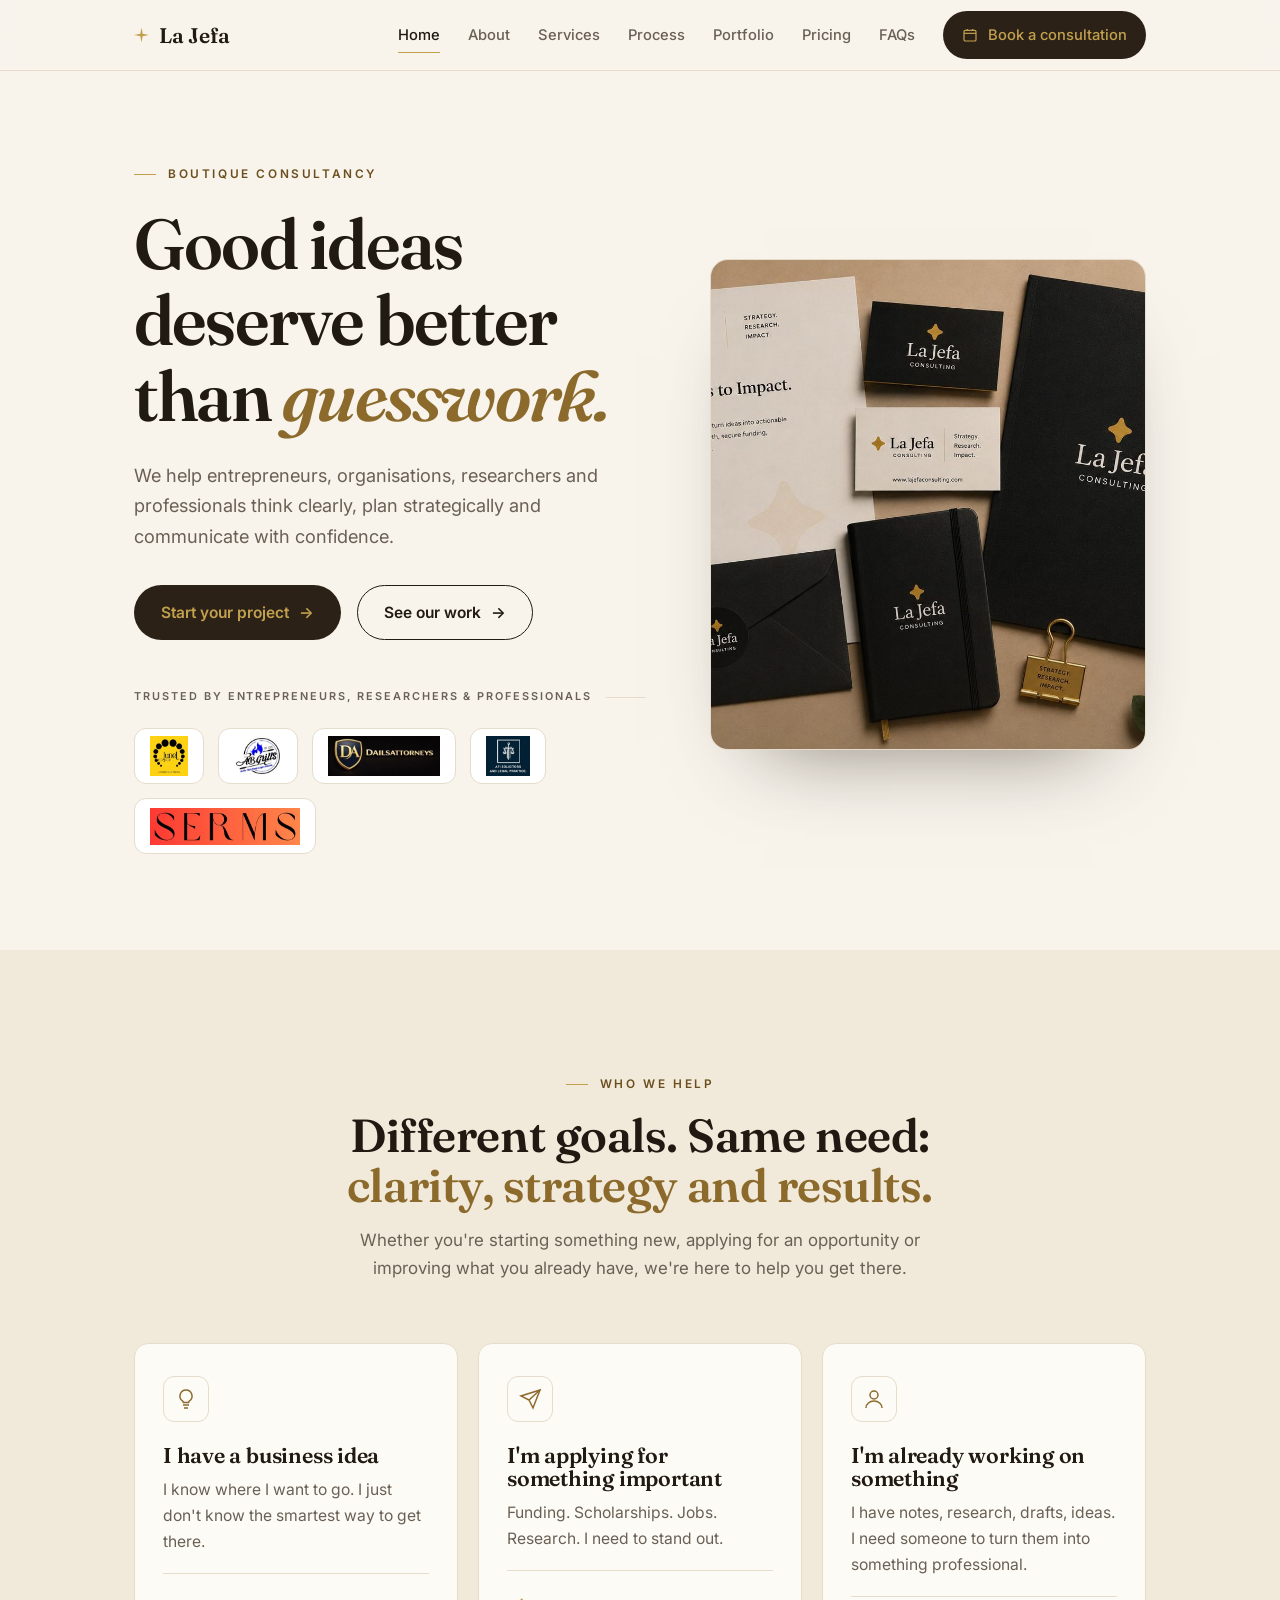
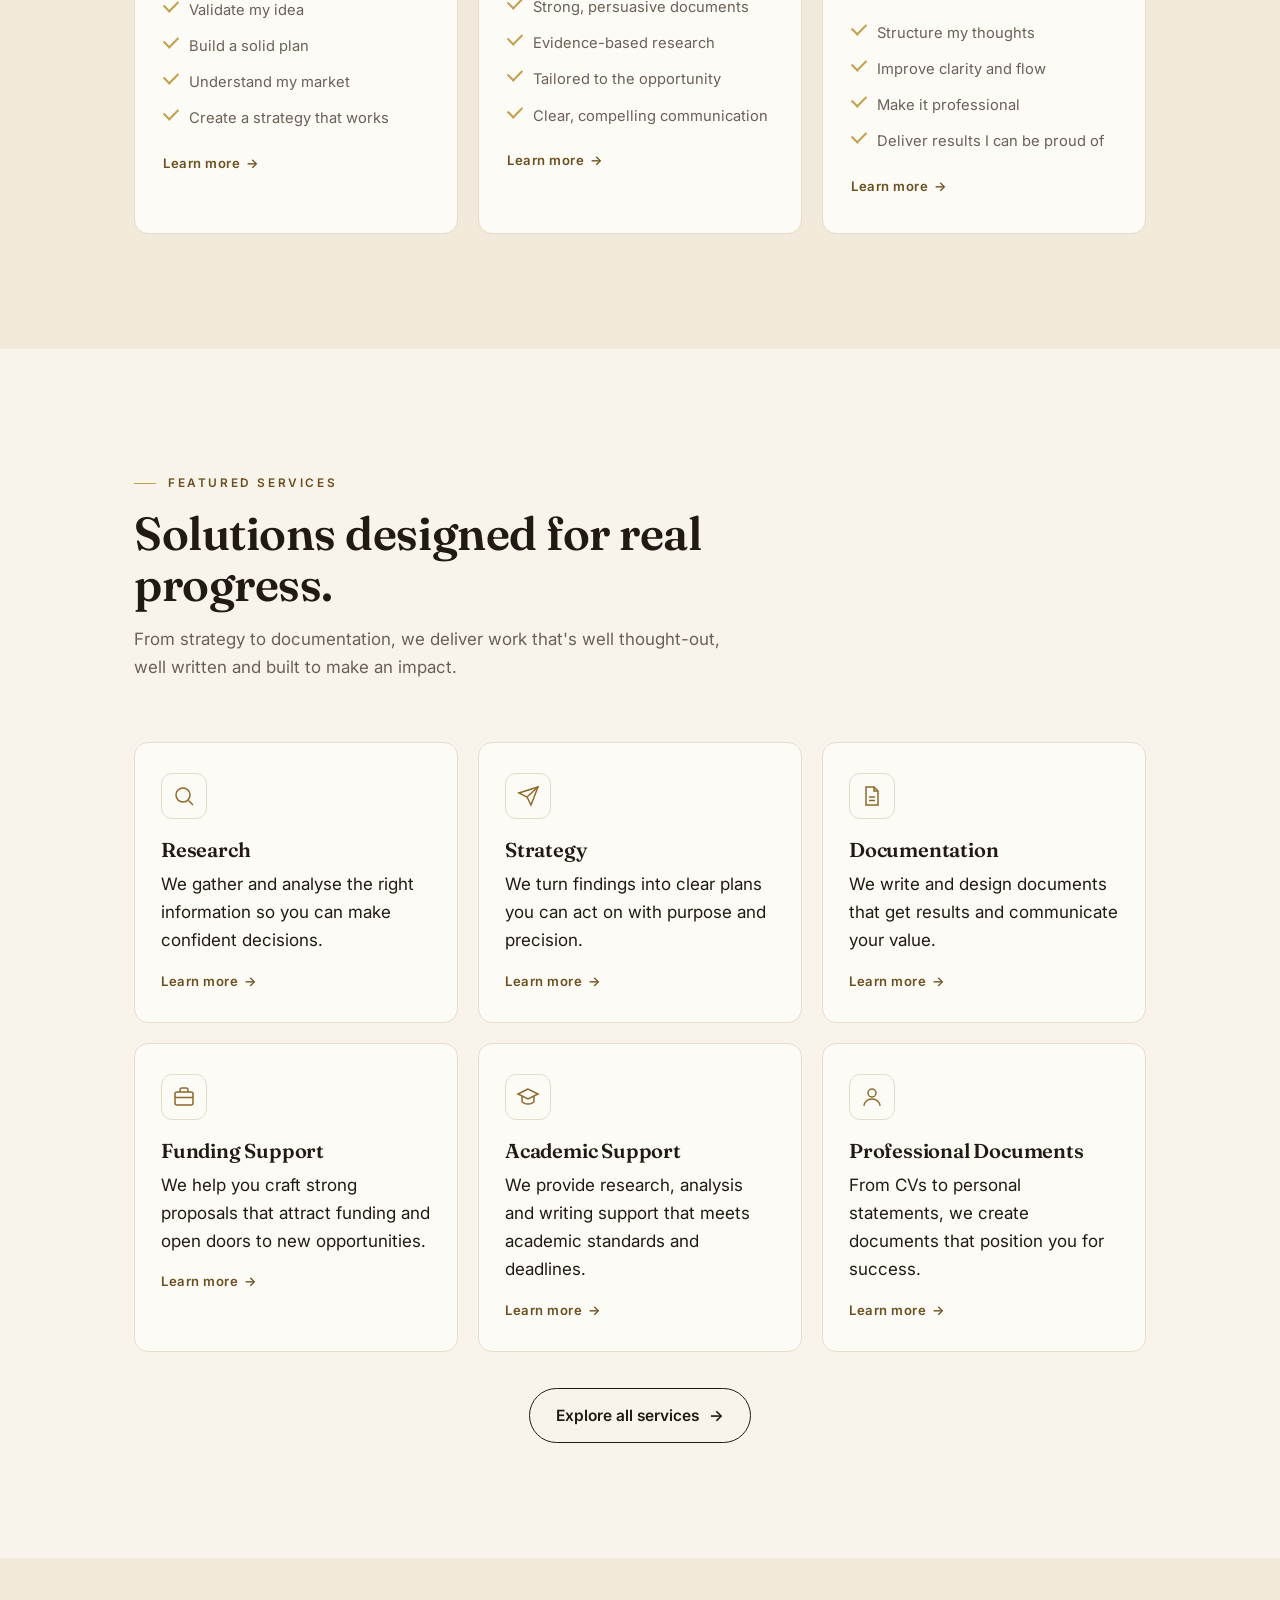
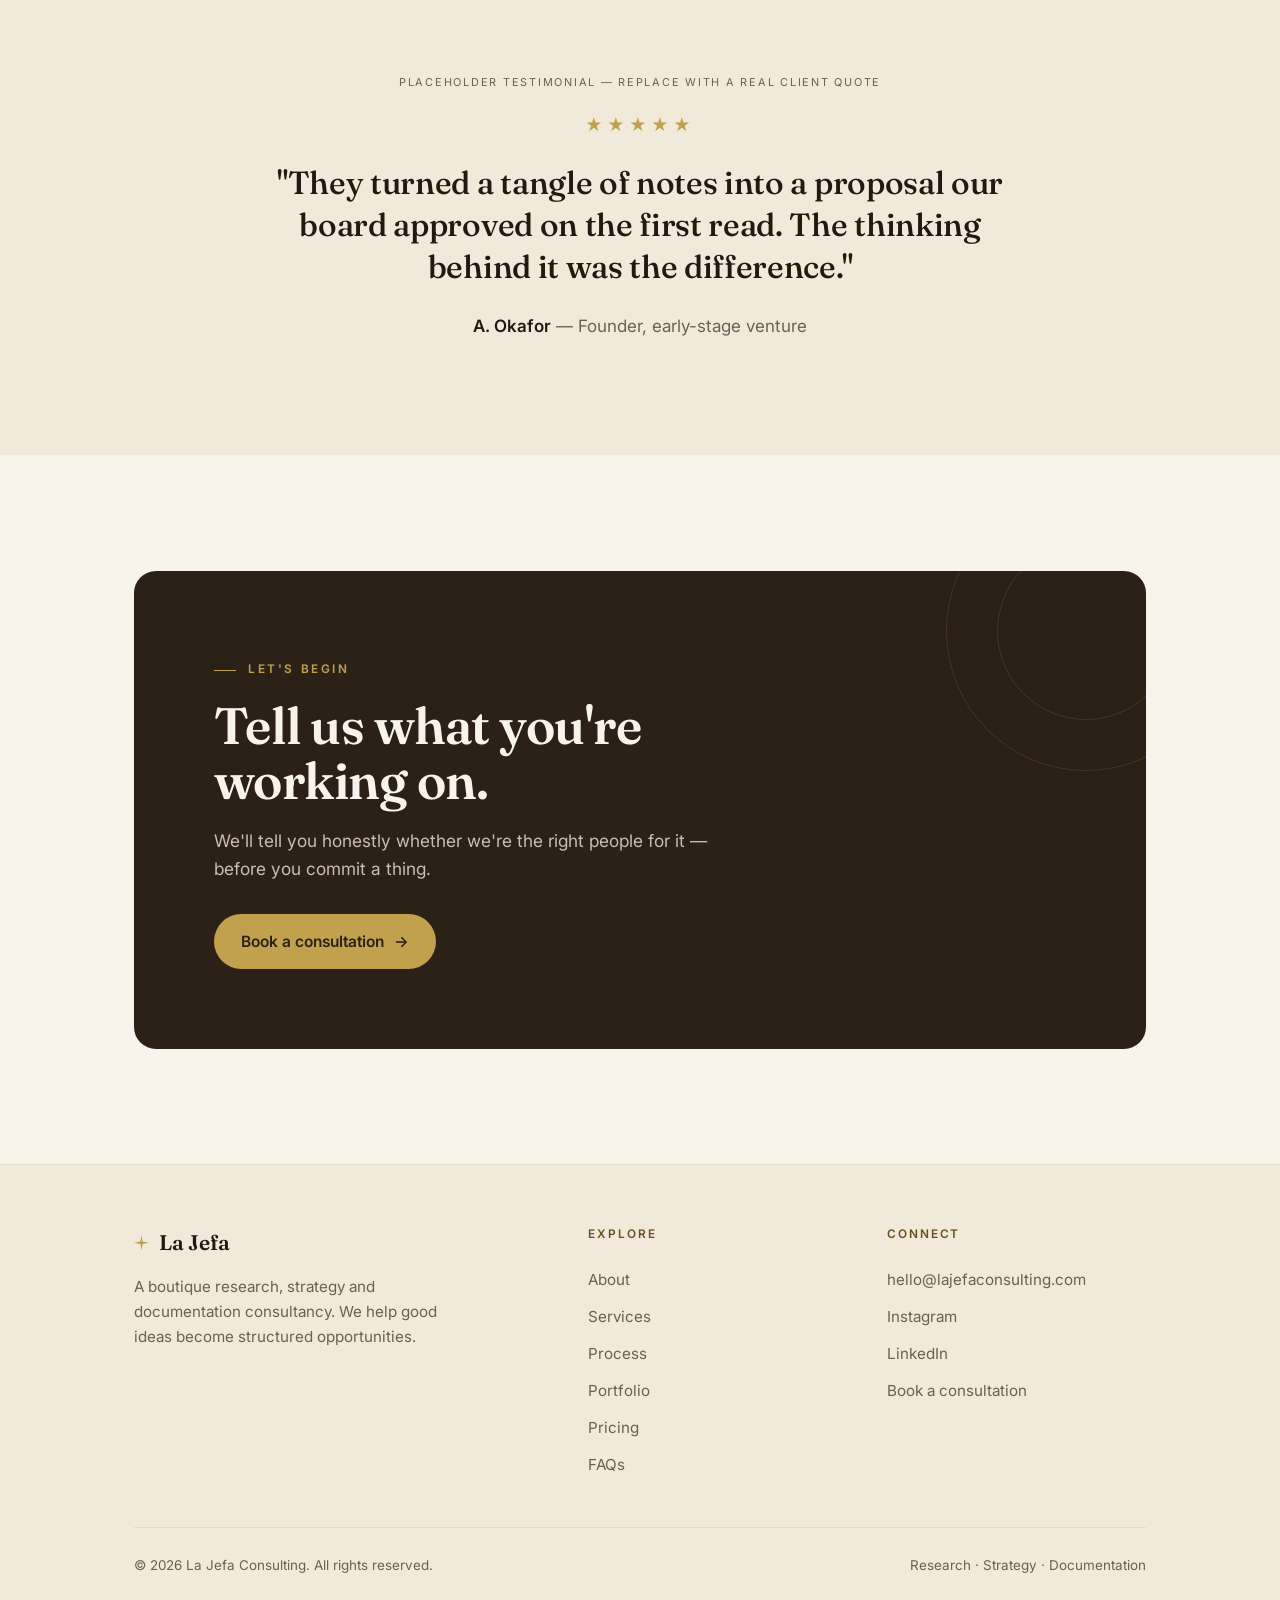
==== commit 738e0717: "Add files via upload" ====
--- a/index.html
+++ b/index.html
@@ -48,20 +48,18 @@
       <div class="trusted">
         <div class="tlabel">Trusted by entrepreneurs, researchers &amp; professionals</div>
         <div class="trusted-logos">
-          <span class="tlogo-tile"><img src="client-junel.jpg" alt="Junel" loading="lazy" onerror="this.style.display='none';this.nextElementSibling.style.display='inline'"><span class="txt" style="display:none">Junel</span></span>
-          <span class="tlogo-tile"><img src="client-abgrills.jpg" alt="AB Grills" loading="lazy" onerror="this.style.display='none';this.nextElementSibling.style.display='inline'"><span class="txt" style="display:none">AB Grills</span></span>
-          <span class="tlogo-tile"><img src="client-dails.jpg" alt="Dailsattorneys" loading="lazy" onerror="this.style.display='none';this.nextElementSibling.style.display='inline'"><span class="txt" style="display:none">Dailsattorneys</span></span>
-          <span class="tlogo-tile"><img src="client-afi.jpg" alt="AFI Solicitors and Legal Practice" loading="lazy" onerror="this.style.display='none';this.nextElementSibling.style.display='inline'"><span class="txt" style="display:none">AFI Solicitors</span></span>
-          <span class="tlogo-tile"><img src="client-serms.png" alt="SERMS" loading="lazy" onerror="this.style.display='none';this.nextElementSibling.style.display='inline'"><span class="txt" style="display:none">SERMS</span></span>
+          <span class="tlogo-tile"><img src="[data-uri]" alt="Junel" loading="lazy" onerror="this.style.display='none';this.nextElementSibling.style.display='inline'"><span class="txt" style="display:none">Junel</span></span>
+          <span class="tlogo-tile"><img src="[data-uri]" alt="AB Grills" loading="lazy" onerror="this.style.display='none';this.nextElementSibling.style.display='inline'"><span class="txt" style="display:none">AB Grills</span></span>
+          <span class="tlogo-tile"><img src="[data-uri]" alt="Dailsattorneys" loading="lazy" onerror="this.style.display='none';this.nextElementSibling.style.display='inline'"><span class="txt" style="display:none">Dailsattorneys</span></span>
+          <span class="tlogo-tile"><img src="[data-uri]" alt="AFI Solicitors and Legal Practice" loading="lazy" onerror="this.style.display='none';this.nextElementSibling.style.display='inline'"><span class="txt" style="display:none">AFI Solicitors</span></span>
+          <span class="tlogo-tile"><img src="[data-uri]" alt="SERMS" loading="lazy" onerror="this.style.display='none';this.nextElementSibling.style.display='inline'"><span class="txt" style="display:none">SERMS</span></span>
         </div>
       </div>
     </div>
 
     <div class="figure">
       <div class="hero-photo">
-        <img src="https://images.unsplash.com/photo-1723465554904-c5d497ac0d6a?q=80&amp;w=1400&amp;auto=format&amp;fit=crop"
-             alt="A calm, considered workspace — notebook, pen and a potted plant on a wooden desk"
-             onerror="this.closest('.hero-photo').classList.add('noimg'); this.remove();">
+        <img src="[data-uri]" alt="La Jefa Consulting brand materials — letterhead, business cards and notebook">
         <div class="doc-fallback">
           <div class="doc-stack">
             <div class="doc back"></div>
--- a/styles.css
+++ b/styles.css
@@ -58,7 +58,7 @@
 header{position:sticky;top:0;z-index:60;background:rgba(248,244,236,.84);backdrop-filter:blur(12px);border-bottom:1px solid var(--line);}
 .nav{display:flex;align-items:center;justify-content:space-between;height:70px;}
 .brand{font-family:"Fraunces";font-weight:600;font-size:1.32rem;letter-spacing:-.01em;display:flex;align-items:center;gap:10px;color:var(--ink);}
-.brand .mark{width:9px;height:9px;background:var(--gold);transform:rotate(45deg);flex:none;}
+.brand .mark{width:15px;height:15px;background:var(--gold);flex:none;clip-path:polygon(50% 0,58% 42%,100% 50%,58% 58%,50% 100%,42% 58%,0 50%,42% 42%);}
 .nav-links{display:flex;align-items:center;gap:28px;}
 .nav-links a{font-size:.92rem;color:var(--muted);font-weight:500;transition:color .2s;position:relative;}
 .nav-links a:hover,.nav-links a.current{color:var(--ink);}
@@ -356,12 +356,11 @@
 .trusted{margin-top:48px;}
 .trusted .tlabel{font-size:.68rem;letter-spacing:.18em;text-transform:uppercase;color:var(--muted);font-weight:600;display:flex;align-items:center;gap:14px;}
 .trusted .tlabel::after{content:"";flex:1;height:1px;background:var(--line);}
-.trusted-logos{display:flex;flex-wrap:wrap;align-items:center;gap:22px 34px;margin-top:24px;}
-.tlogo{font-family:"Fraunces";font-weight:600;font-size:1.05rem;color:var(--ink);opacity:.6;letter-spacing:-.01em;transition:opacity .2s;display:flex;align-items:center;gap:7px;white-space:nowrap;}
-.tlogo:hover{opacity:1;}
-.tlogo .dot{width:9px;height:9px;background:var(--gold);border-radius:50%;flex:none;}
-.tlogo .sq{width:9px;height:9px;background:var(--mustard);transform:rotate(45deg);flex:none;}
-.tlogo .sans{font-family:"Inter";font-weight:700;font-size:.92rem;letter-spacing:.01em;}
+.trusted-logos{display:flex;flex-wrap:wrap;align-items:center;gap:14px;margin-top:22px;}
+.tlogo-tile{height:56px;padding:7px 15px;background:#fff;border:1px solid var(--line);border-radius:12px;display:flex;align-items:center;justify-content:center;transition:transform .2s,box-shadow .2s;overflow:hidden;}
+.tlogo-tile:hover{transform:translateY(-2px);box-shadow:0 14px 26px -20px rgba(44,33,23,.5);}
+.tlogo-tile img{max-height:100%;max-width:150px;width:auto;object-fit:contain;display:block;}
+.tlogo-tile .txt{font-family:"Fraunces";font-weight:600;color:var(--muted);font-size:.95rem;white-space:nowrap;}
 
 /* "learn more" card links */
 .card-link{display:inline-flex;align-items:center;gap:6px;margin-top:16px;font-size:.82rem;font-weight:600;letter-spacing:.04em;color:var(--mustard-deep);}
@@ -379,3 +378,83 @@
 @media (max-width:920px){
   .hero-photo{width:100%;aspect-ratio:16/10;}
 }
+
+/* checklist (who-we-help cards) */
+.checks{list-style:none;padding:18px 0 0;margin:18px 0 0;border-top:1px solid var(--line);}
+.checks li{position:relative;padding:6px 0 6px 26px;font-size:.92rem;color:var(--muted);}
+.checks li::before{content:"";position:absolute;left:1px;top:8px;width:12px;height:7px;border-left:2px solid var(--gold);border-bottom:2px solid var(--gold);transform:rotate(-45deg);}
+
+/* portfolio v2 (photo cards + filters) */
+.pf-tophead{display:flex;justify-content:space-between;align-items:flex-end;gap:24px;flex-wrap:wrap;margin-bottom:34px;}
+.pf-filters{display:flex;flex-wrap:wrap;gap:12px;margin-bottom:30px;}
+.pf-filter{border:1px solid var(--line);background:var(--warm-white);border-radius:40px;padding:10px 20px;font-family:inherit;font-size:.9rem;font-weight:500;color:var(--ink);cursor:pointer;transition:.2s;}
+.pf-filter:hover{border-color:var(--mustard);}
+.pf-filter.active{background:var(--mustard);border-color:var(--mustard);color:#fff;}
+.pf-cards{display:grid;grid-template-columns:repeat(4,1fr);gap:20px;}
+.pf2{border:1px solid var(--line);border-radius:14px;overflow:hidden;background:var(--warm-white);display:flex;flex-direction:column;transition:transform .25s,box-shadow .25s;}
+.pf2:hover{transform:translateY(-4px);box-shadow:var(--shadow);}
+.pf2 .thumb{aspect-ratio:4/3;overflow:hidden;background:linear-gradient(135deg,var(--cream-2),var(--line));position:relative;}
+.pf2 .thumb img{width:100%;height:100%;object-fit:cover;display:block;transition:transform .45s ease;}
+.pf2:hover .thumb img{transform:scale(1.05);}
+.pf2 .body{padding:22px 22px 24px;display:flex;flex-direction:column;flex:1;}
+.pf2 .cat{font-size:.66rem;letter-spacing:.14em;text-transform:uppercase;color:var(--mustard-deep);font-weight:600;}
+.pf2 h3{font-size:1.14rem;margin:10px 0;line-height:1.2;}
+.pf2 p{color:var(--muted);font-size:.92rem;margin-bottom:16px;}
+.pf2 .vcs{margin-top:auto;padding-top:14px;border-top:1px solid var(--line);font-size:.82rem;font-weight:600;letter-spacing:.03em;color:var(--mustard-deep);display:inline-flex;align-items:center;gap:6px;}
+.pf2 .vcs .ar{transition:transform .2s;}
+.pf2:hover .vcs .ar{transform:translateX(3px);}
+.pf2.hide{display:none;}
+.pf-banner{margin-top:28px;border:1px solid var(--line);border-radius:16px;background:var(--cream-2);padding:26px 30px;display:flex;align-items:center;justify-content:space-between;gap:24px;flex-wrap:wrap;}
+.pf-banner .bl{display:flex;align-items:center;gap:18px;}
+.pf-banner h3{font-size:1.25rem;}
+.pf-banner p{color:var(--muted);font-size:.94rem;margin-top:4px;}
+@media (max-width:1000px){.pf-cards{grid-template-columns:1fr 1fr;}}
+@media (max-width:560px){.pf-cards{grid-template-columns:1fr;}}
+
+/* services grid — 8 cards (comp: "Solutions that move you forward") */
+.svc-grid{display:grid;grid-template-columns:repeat(4,1fr);gap:20px;}
+.svc2{border:1px solid var(--line);border-radius:14px;background:var(--warm-white);padding:28px 24px;transition:transform .25s,box-shadow .25s;}
+.svc2:hover{transform:translateY(-4px);box-shadow:var(--shadow);}
+.svc2 .ic{margin-bottom:18px;}
+.svc2 h3{font-size:1.1rem;line-height:1.18;margin-bottom:12px;}
+.svc2 p{color:var(--muted);font-size:.91rem;}
+.svc2 .checks{margin-top:14px;padding-top:14px;}
+.svc2 .checks li{font-size:.85rem;padding:4px 0 4px 24px;}
+.banner-star{width:52px;height:52px;border-radius:50%;background:var(--darkbrown);display:flex;align-items:center;justify-content:center;flex:none;}
+.banner-star svg{width:24px;height:24px;color:var(--gold);}
+@media (max-width:1000px){.svc-grid{grid-template-columns:1fr 1fr;}}
+@media (max-width:560px){.svc-grid{grid-template-columns:1fr;}}
+
+/* about hero (comp: founder + stats panel) */
+.about-hero{display:grid;grid-template-columns:1fr 1.05fr;gap:clamp(34px,5vw,60px);align-items:start;}
+.about-hero h1{font-size:clamp(2.1rem,4.4vw,3.2rem);}
+.about-hero h1 em{font-style:italic;color:var(--mustard);}
+.about-hero .divider{width:64px;height:3px;background:var(--gold);margin:22px 0 26px;border-radius:2px;}
+.about-hero .intro p{color:var(--muted);margin-bottom:16px;}
+.about-sign{font-family:"Fraunces";font-style:italic;font-weight:500;font-size:1.85rem;color:var(--mustard);margin:30px 0 6px;}
+.about-name{font-weight:700;font-size:1.02rem;}
+.about-role{font-size:.72rem;letter-spacing:.14em;text-transform:uppercase;color:var(--muted);margin:2px 0 22px;}
+.about-photo{border-radius:16px;overflow:hidden;border:1px solid var(--line);box-shadow:var(--shadow);aspect-ratio:4/3.2;background:linear-gradient(135deg,var(--cream-2),var(--line));display:flex;align-items:center;justify-content:center;position:relative;}
+.about-photo img{width:100%;height:100%;object-fit:cover;}
+.about-photo .ph-mark{text-align:center;color:var(--muted);padding:20px;}
+.about-photo .ph-mark svg{width:40px;height:40px;color:var(--mustard);margin:0 auto 10px;display:block;}
+.stats-panel{margin-top:20px;border:1px solid var(--line);border-radius:16px;background:var(--warm-white);padding:28px 26px;display:grid;grid-template-columns:repeat(4,1fr);gap:26px;}
+.stat .sic{color:var(--mustard);margin-bottom:12px;}
+.stat .sic svg{width:26px;height:26px;}
+.stat h4{font-size:1rem;margin-bottom:8px;}
+.stat p{font-size:.81rem;color:var(--muted);}
+.stat .big{font-family:"Fraunces";font-weight:600;font-size:1.7rem;color:var(--mustard);line-height:1.1;}
+.stat .big.sm{margin-top:10px;}
+.stat .checks{margin:0;padding:0;border:none;}
+.stat .checks li{font-size:.83rem;padding:3px 0 3px 22px;}
+@media (max-width:760px){.about-hero{grid-template-columns:1fr;}.stats-panel{grid-template-columns:1fr 1fr;}}
+@media (max-width:460px){.stats-panel{grid-template-columns:1fr;}}
+
+/* trust bar */
+.trustbar{display:grid;grid-template-columns:1.5fr 1fr 1fr 1fr 1fr;gap:22px;align-items:center;}
+.trustbar .tquote{font-family:"Fraunces";font-style:italic;font-size:1.04rem;color:var(--ink);position:relative;padding-left:32px;line-height:1.4;}
+.trustbar .tquote::before{content:"\201C";position:absolute;left:0;top:2px;font-size:2.6rem;color:var(--gold);font-family:"Fraunces";line-height:.7;}
+.trustitem{display:flex;align-items:center;gap:12px;border-left:1px solid var(--line);padding-left:18px;}
+.trustitem svg{width:24px;height:24px;color:var(--mustard);flex:none;}
+.trustitem span{font-size:.83rem;font-weight:500;line-height:1.25;}
+@media (max-width:880px){.trustbar{grid-template-columns:1fr 1fr;}.trustbar .tquote{grid-column:1/-1;padding-bottom:8px;}.trustitem{border-left:none;padding-left:0;}}
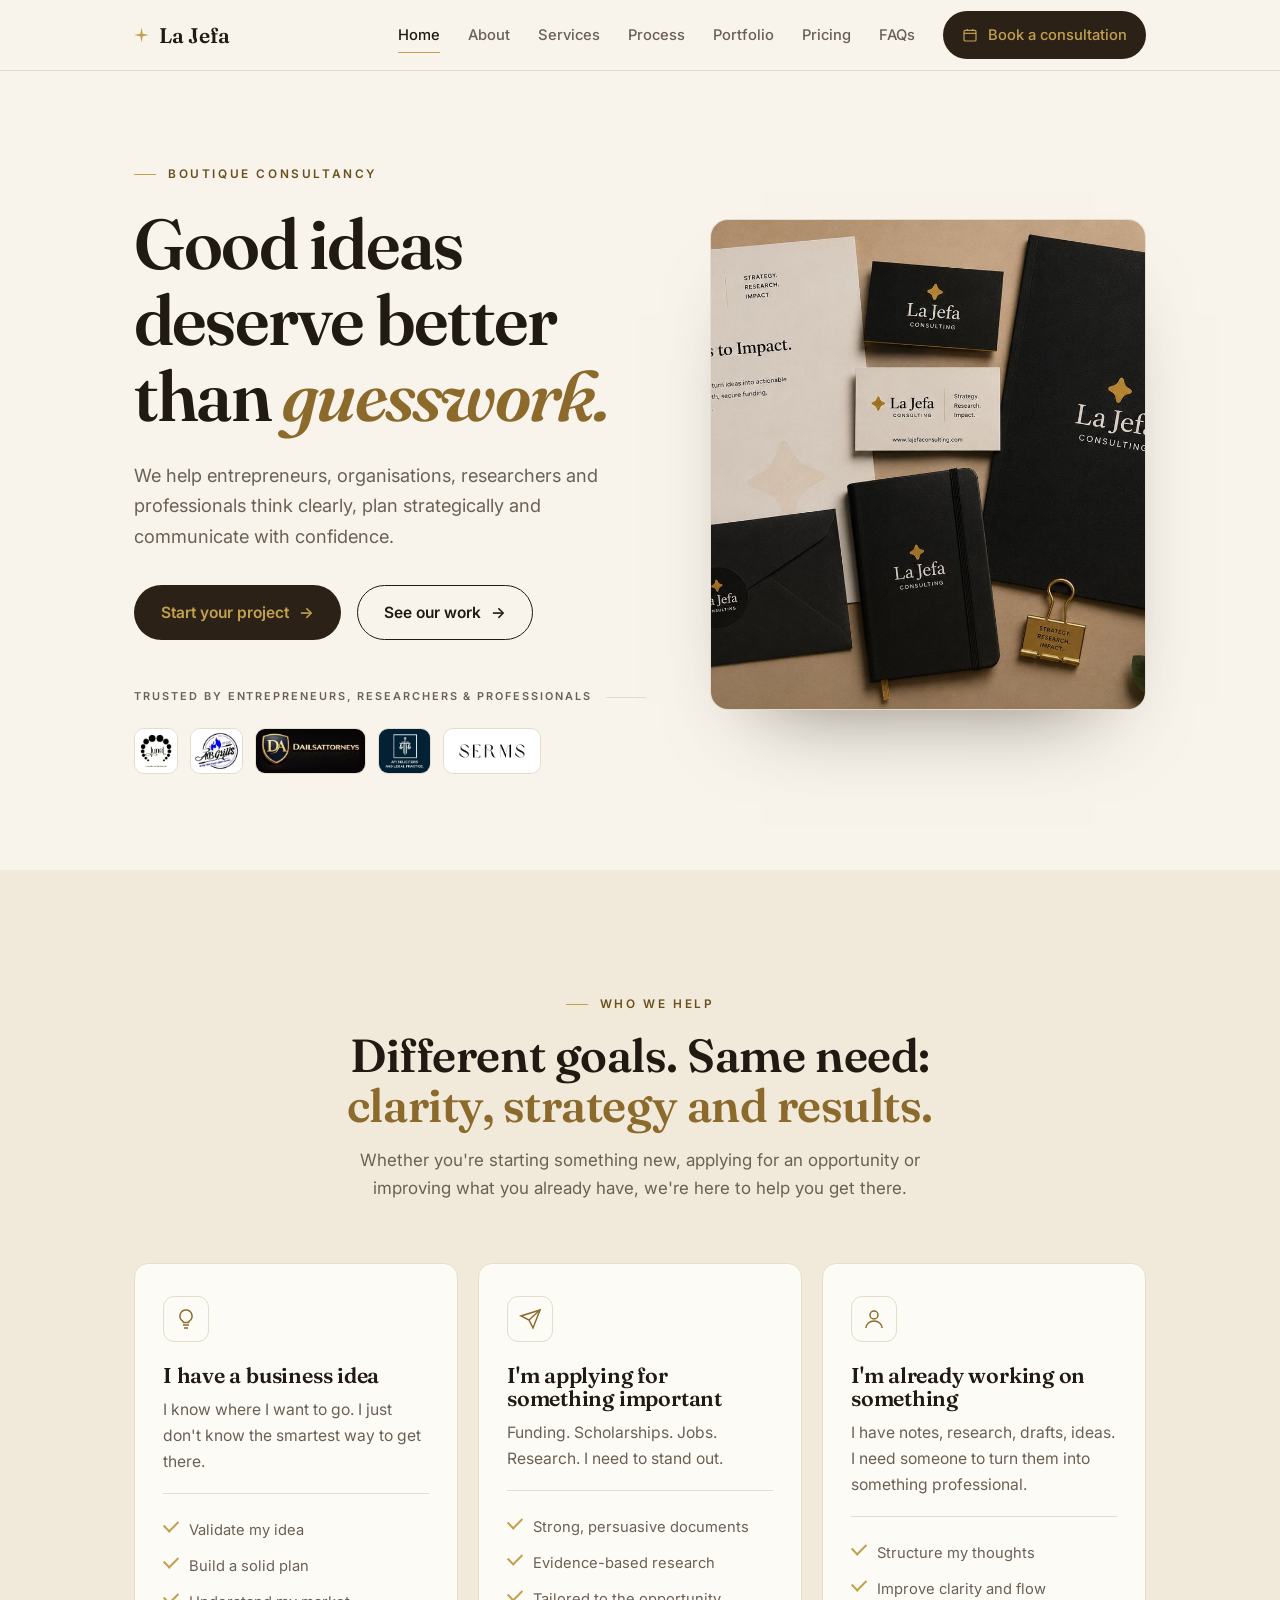
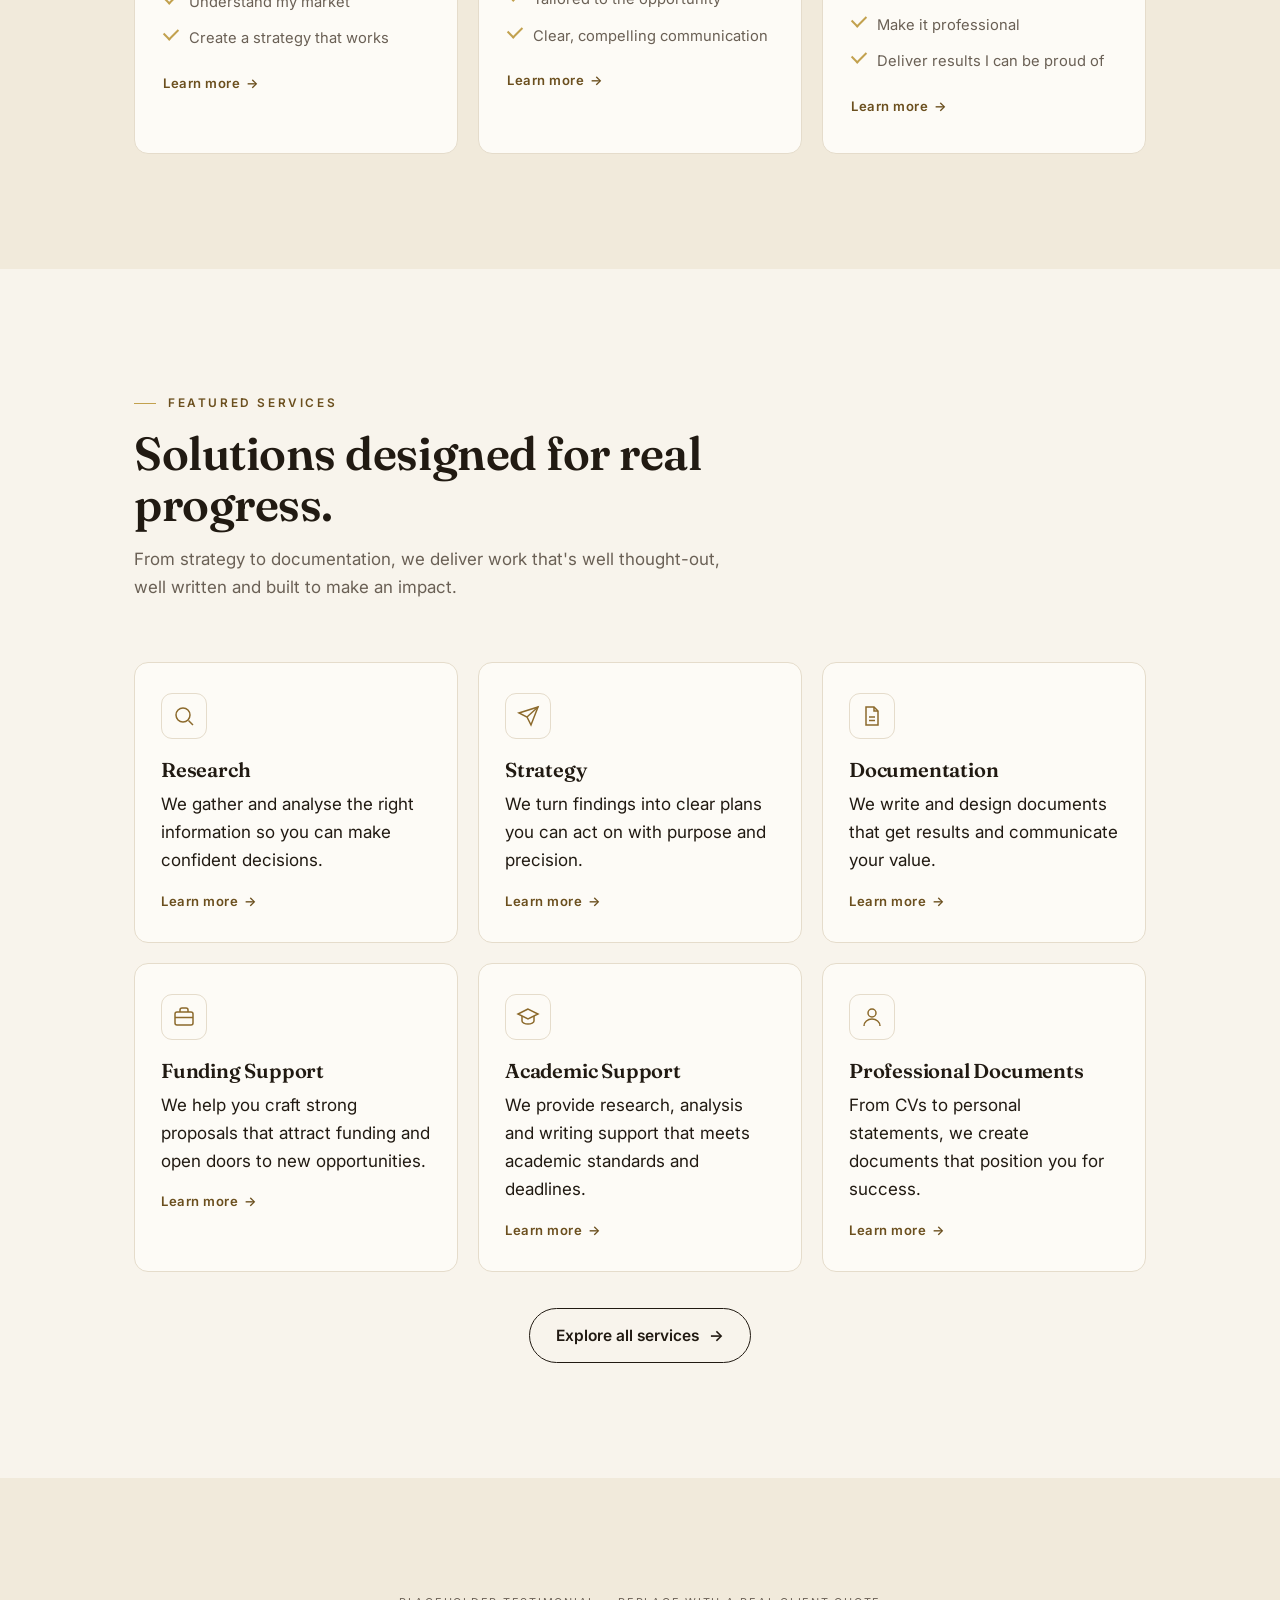
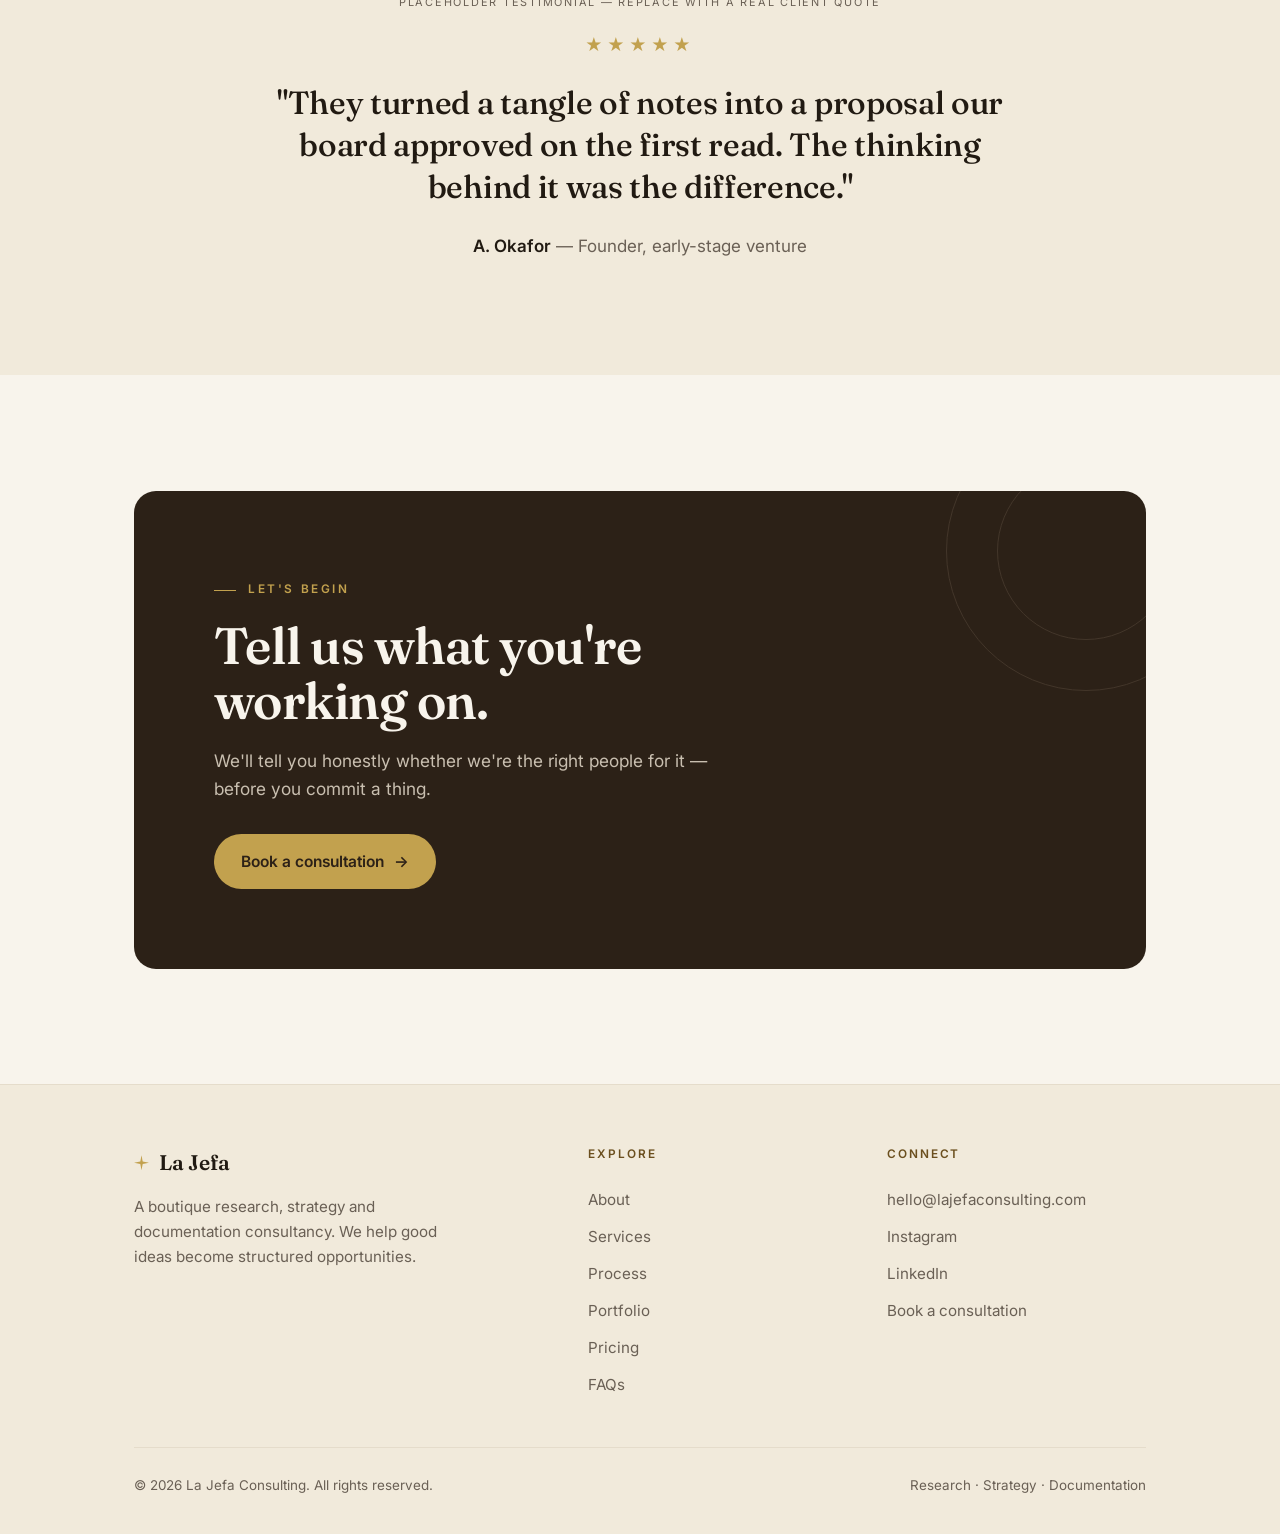
==== commit 5900b5a4: "Add files via upload" ====
--- a/index.html
+++ b/index.html
@@ -48,11 +48,11 @@
       <div class="trusted">
         <div class="tlabel">Trusted by entrepreneurs, researchers &amp; professionals</div>
         <div class="trusted-logos">
-          <span class="tlogo-tile"><img src="[data-uri]" alt="Junel" loading="lazy" onerror="this.style.display='none';this.nextElementSibling.style.display='inline'"><span class="txt" style="display:none">Junel</span></span>
-          <span class="tlogo-tile"><img src="[data-uri]" alt="AB Grills" loading="lazy" onerror="this.style.display='none';this.nextElementSibling.style.display='inline'"><span class="txt" style="display:none">AB Grills</span></span>
-          <span class="tlogo-tile"><img src="[data-uri]" alt="Dailsattorneys" loading="lazy" onerror="this.style.display='none';this.nextElementSibling.style.display='inline'"><span class="txt" style="display:none">Dailsattorneys</span></span>
-          <span class="tlogo-tile"><img src="[data-uri]" alt="AFI Solicitors and Legal Practice" loading="lazy" onerror="this.style.display='none';this.nextElementSibling.style.display='inline'"><span class="txt" style="display:none">AFI Solicitors</span></span>
-          <span class="tlogo-tile"><img src="[data-uri]" alt="SERMS" loading="lazy" onerror="this.style.display='none';this.nextElementSibling.style.display='inline'"><span class="txt" style="display:none">SERMS</span></span>
+          <span class="tlogo-tile"><img src="[data-uri]" alt="Junel" loading="lazy" onerror="this.style.display='none';this.nextElementSibling.style.display='inline'"><span class="txt" style="display:none">Junel</span></span>
+          <span class="tlogo-tile"><img src="[data-uri]" alt="AB Grills" loading="lazy" onerror="this.style.display='none';this.nextElementSibling.style.display='inline'"><span class="txt" style="display:none">AB Grills</span></span>
+          <span class="tlogo-tile"><img src="[data-uri]" alt="Dailsattorneys" loading="lazy" onerror="this.style.display='none';this.nextElementSibling.style.display='inline'"><span class="txt" style="display:none">Dailsattorneys</span></span>
+          <span class="tlogo-tile"><img src="[data-uri]" alt="AFI Solicitors and Legal Practice" loading="lazy" onerror="this.style.display='none';this.nextElementSibling.style.display='inline'"><span class="txt" style="display:none">AFI Solicitors</span></span>
+          <span class="tlogo-tile"><img src="[data-uri]" alt="SERMS" loading="lazy" onerror="this.style.display='none';this.nextElementSibling.style.display='inline'"><span class="txt" style="display:none">SERMS</span></span>
         </div>
       </div>
     </div>
--- a/styles.css
+++ b/styles.css
@@ -356,11 +356,11 @@
 .trusted{margin-top:48px;}
 .trusted .tlabel{font-size:.68rem;letter-spacing:.18em;text-transform:uppercase;color:var(--muted);font-weight:600;display:flex;align-items:center;gap:14px;}
 .trusted .tlabel::after{content:"";flex:1;height:1px;background:var(--line);}
-.trusted-logos{display:flex;flex-wrap:wrap;align-items:center;gap:14px;margin-top:22px;}
-.tlogo-tile{height:56px;padding:7px 15px;background:#fff;border:1px solid var(--line);border-radius:12px;display:flex;align-items:center;justify-content:center;transition:transform .2s,box-shadow .2s;overflow:hidden;}
+.trusted-logos{display:flex;flex-wrap:wrap;align-items:center;gap:12px;margin-top:22px;}
+.tlogo-tile{height:46px;border:1px solid var(--line);border-radius:10px;overflow:hidden;display:inline-flex;align-items:center;background:#fff;transition:transform .2s,box-shadow .2s;}
 .tlogo-tile:hover{transform:translateY(-2px);box-shadow:0 14px 26px -20px rgba(44,33,23,.5);}
-.tlogo-tile img{max-height:100%;max-width:150px;width:auto;object-fit:contain;display:block;}
-.tlogo-tile .txt{font-family:"Fraunces";font-weight:600;color:var(--muted);font-size:.95rem;white-space:nowrap;}
+.tlogo-tile img{height:100%;width:auto;display:block;}
+.tlogo-tile .txt{font-family:"Fraunces";font-weight:600;color:var(--muted);font-size:.9rem;white-space:nowrap;padding:0 14px;}
 
 /* "learn more" card links */
 .card-link{display:inline-flex;align-items:center;gap:6px;margin-top:16px;font-size:.82rem;font-weight:600;letter-spacing:.04em;color:var(--mustard-deep);}
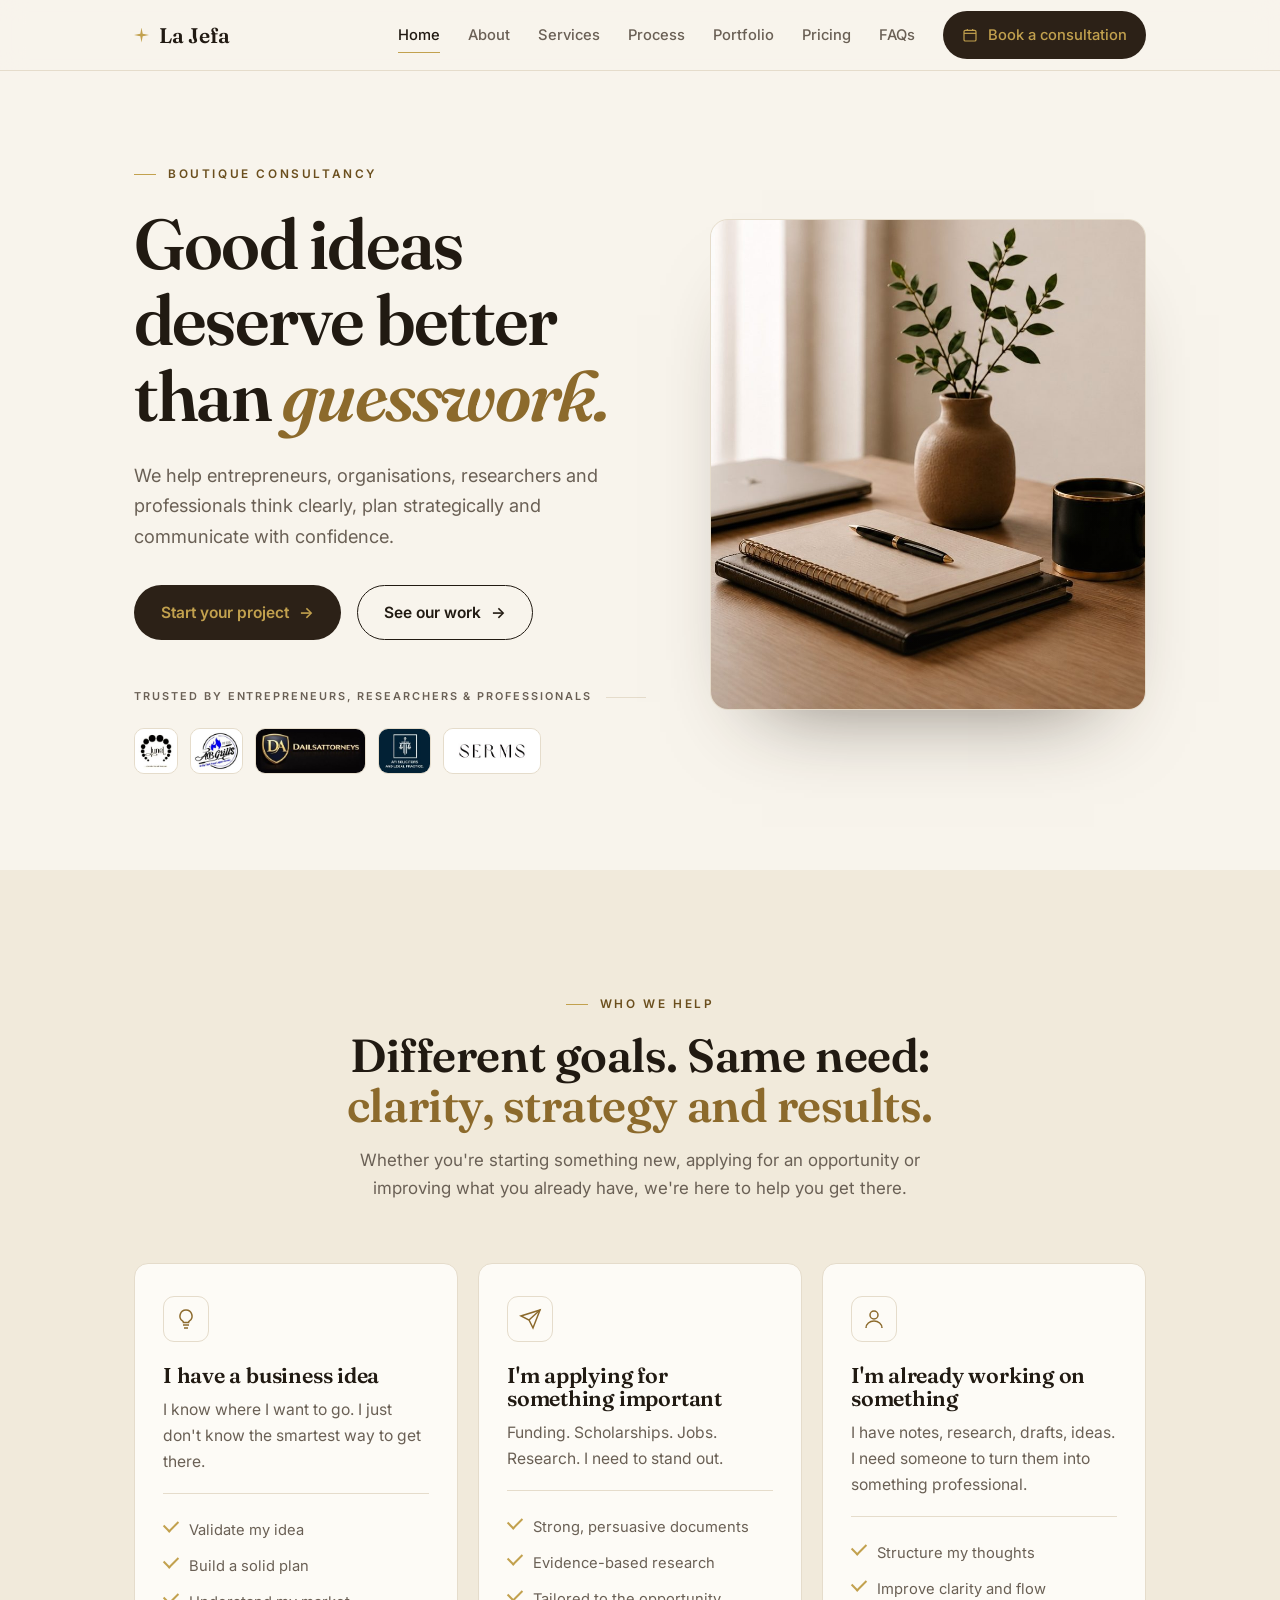
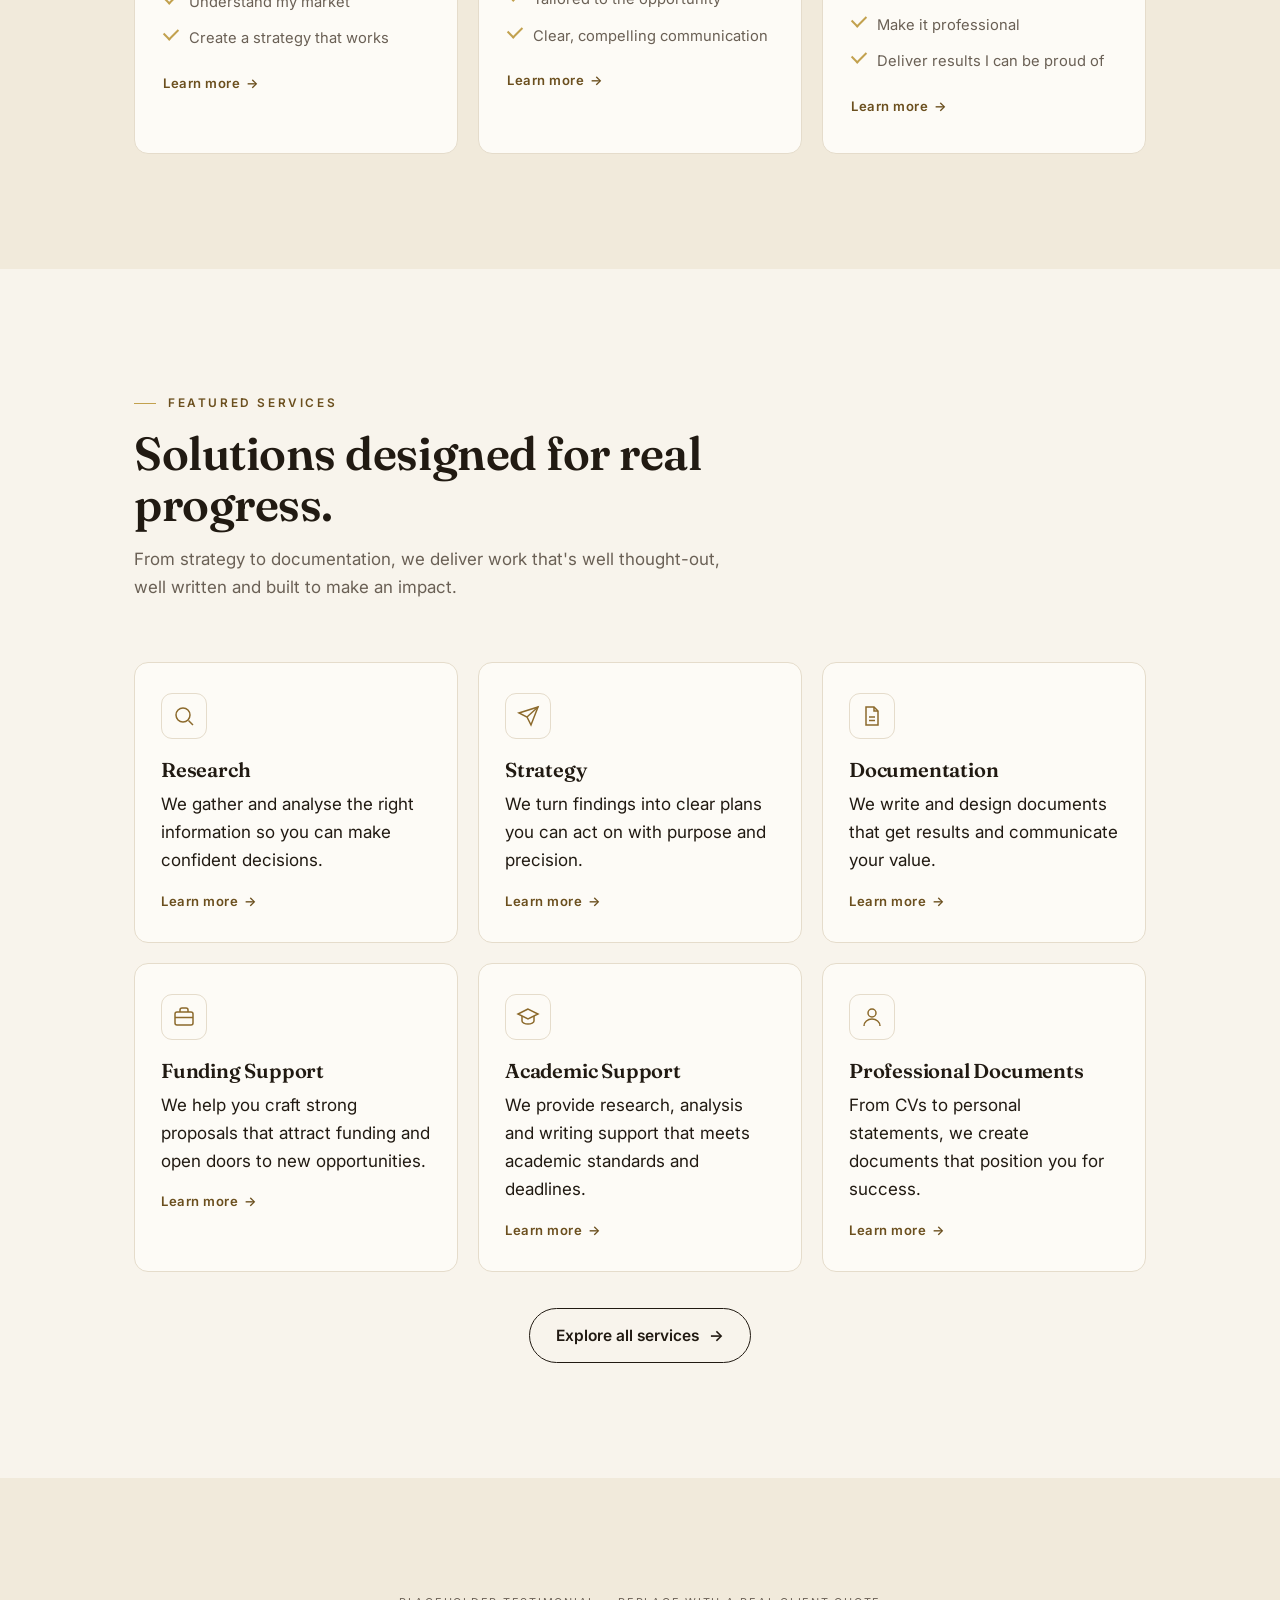
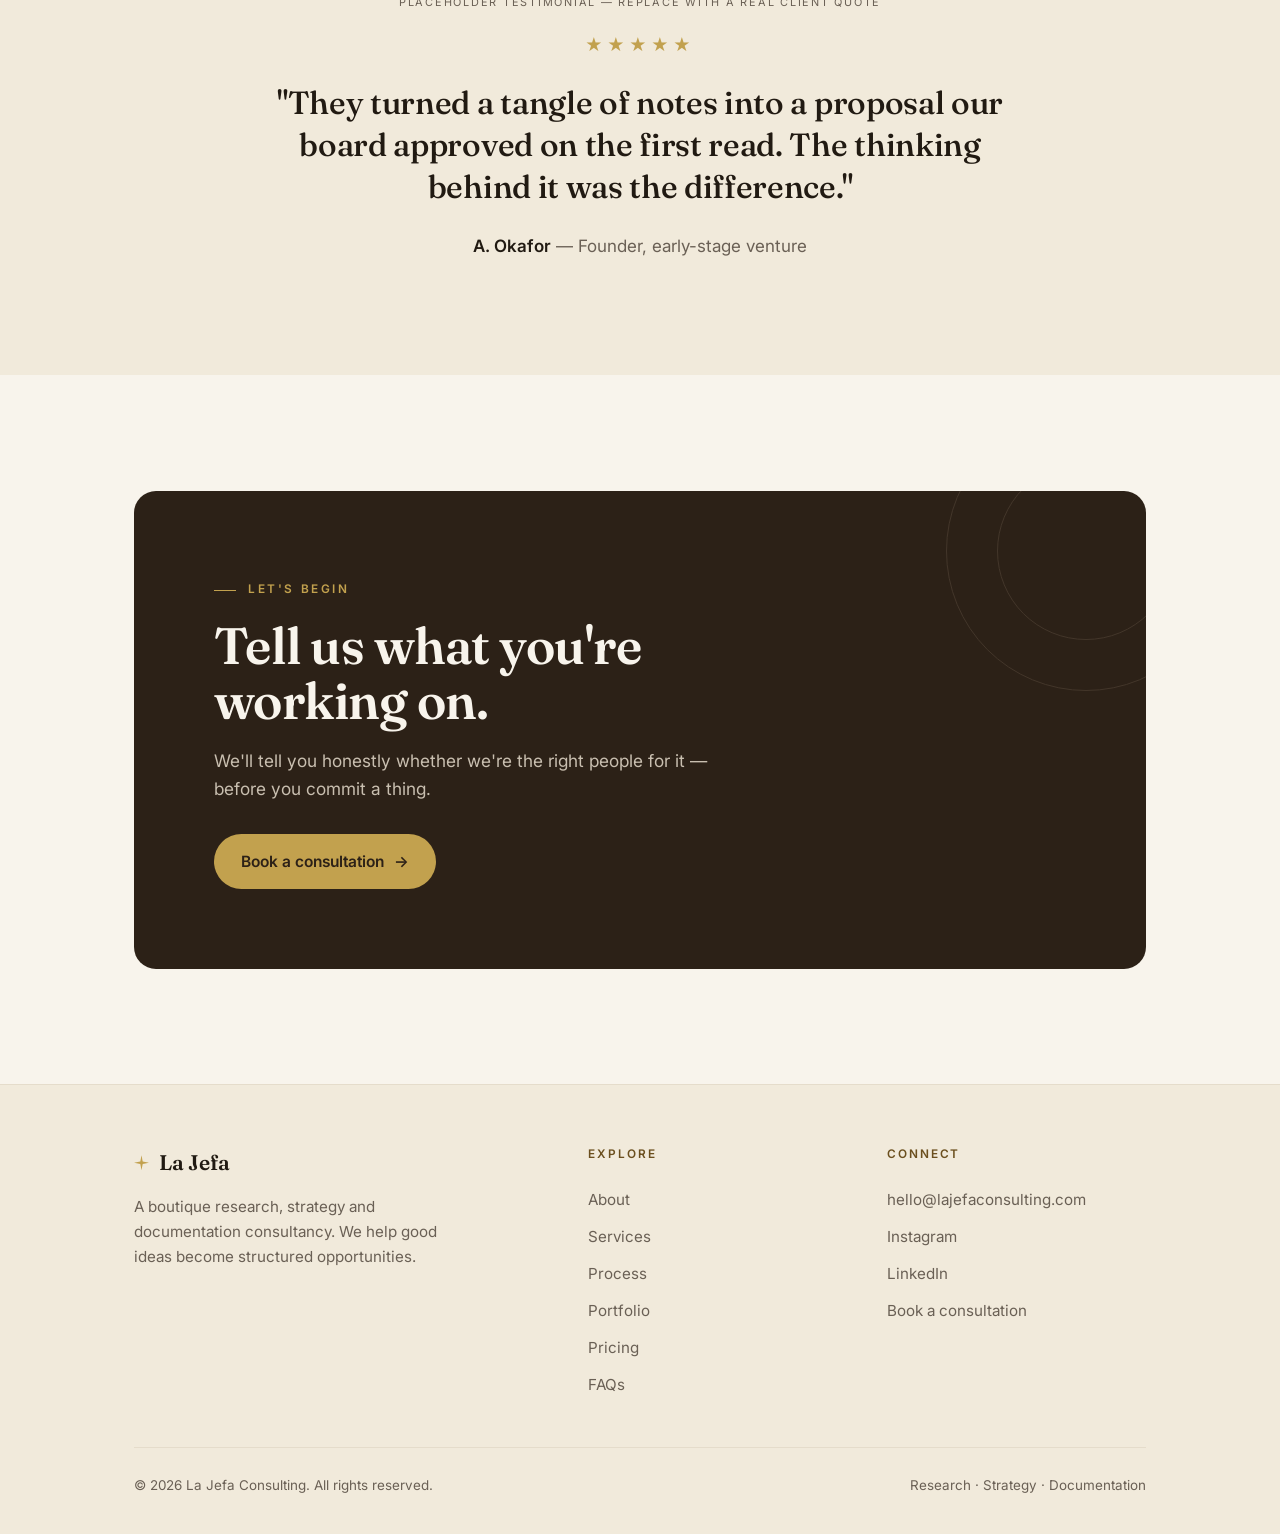
==== commit 7b115e6d: "Add files via upload" ====
--- a/index.html
+++ b/index.html
@@ -59,7 +59,7 @@
 
     <div class="figure">
       <div class="hero-photo">
-        <img src="[data-uri]" alt="La Jefa Consulting brand materials — letterhead, business cards and notebook">
+        <img src="[data-uri]" alt="A calm, considered workspace — notebook, pen, plant and coffee on a wooden desk">
         <div class="doc-fallback">
           <div class="doc-stack">
             <div class="doc back"></div>
--- a/styles.css
+++ b/styles.css
@@ -21,7 +21,8 @@
   --shadow:0 26px 48px -40px rgba(44,33,23,.55);
 }
 
-*{box-sizing:border-box;}
+*{box-sizing:border-box;-webkit-tap-highlight-color:transparent;}
+button,a,.btn,summary,[role=button]{-webkit-tap-highlight-color:transparent;}
 html{scroll-behavior:smooth;}
 body{margin:0;background:var(--cream);color:var(--ink);
   font-family:"Inter",system-ui,sans-serif;font-size:17px;line-height:1.65;-webkit-font-smoothing:antialiased;}
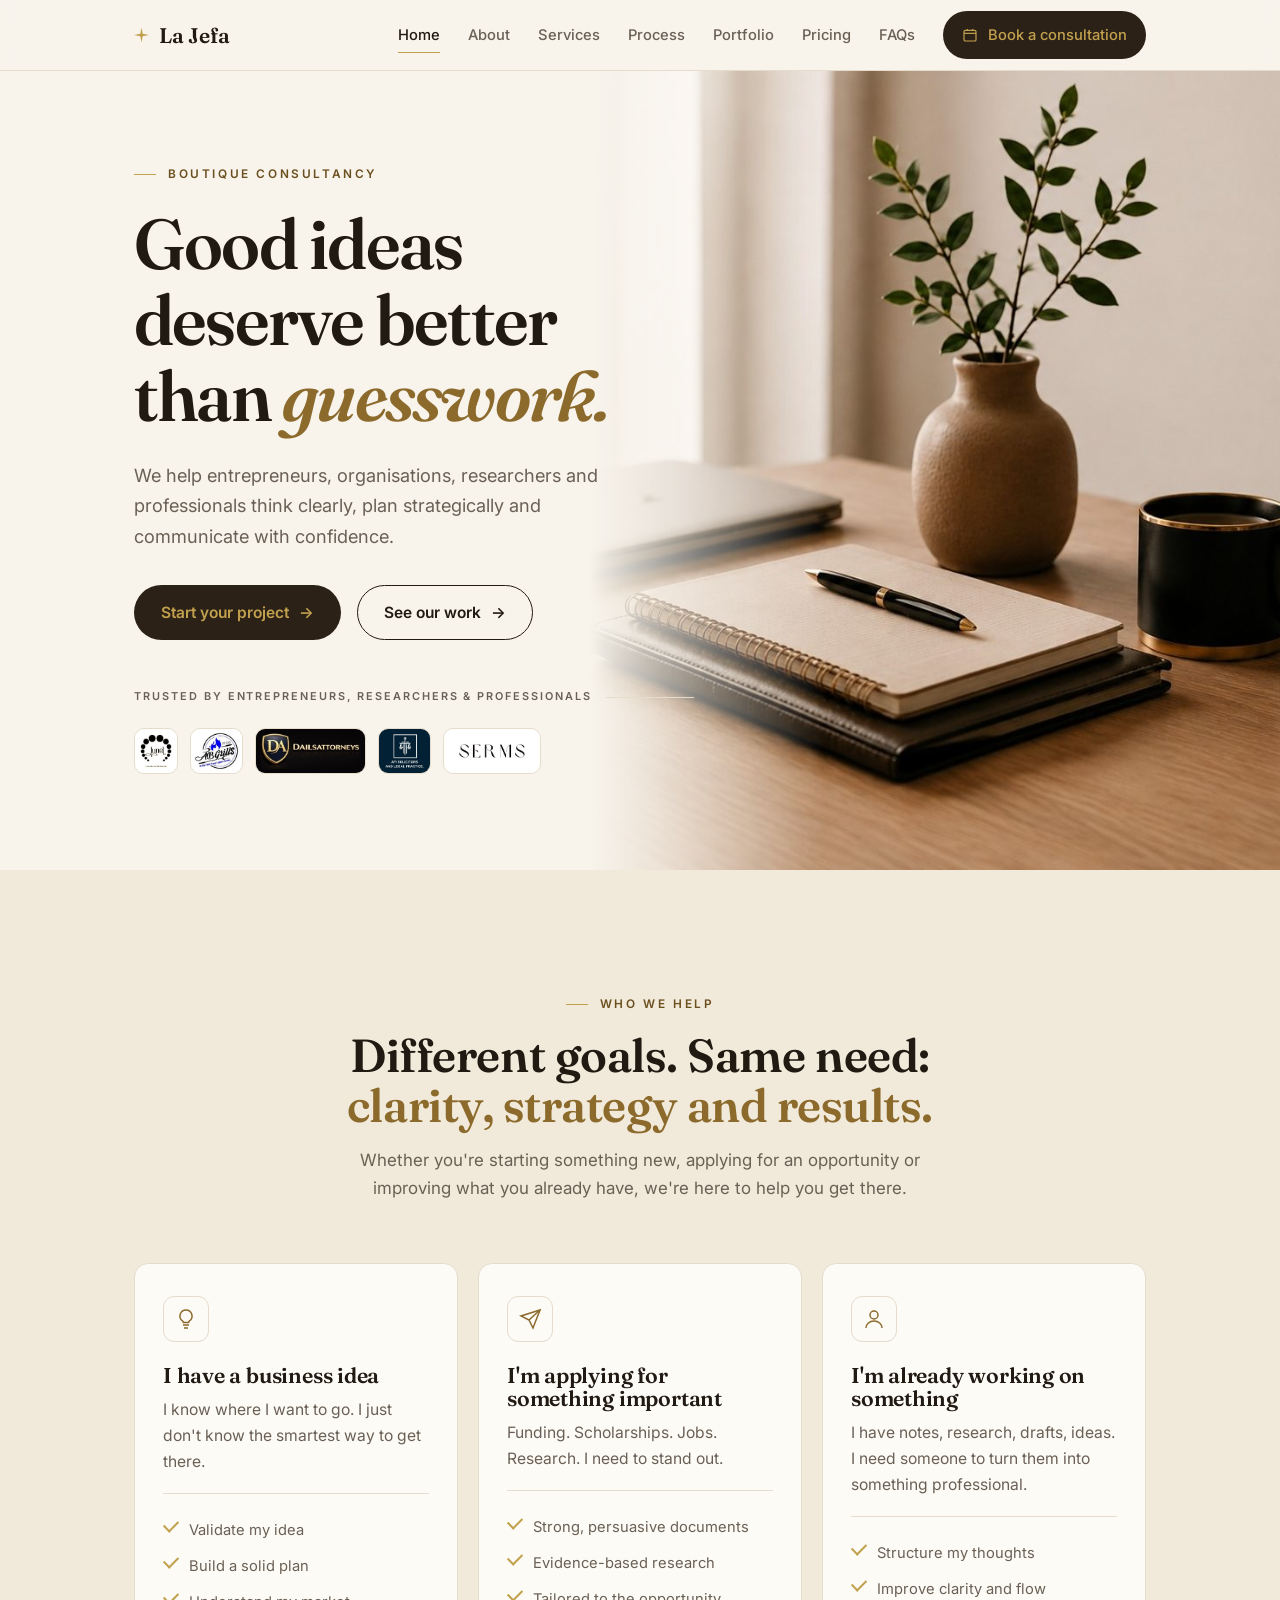
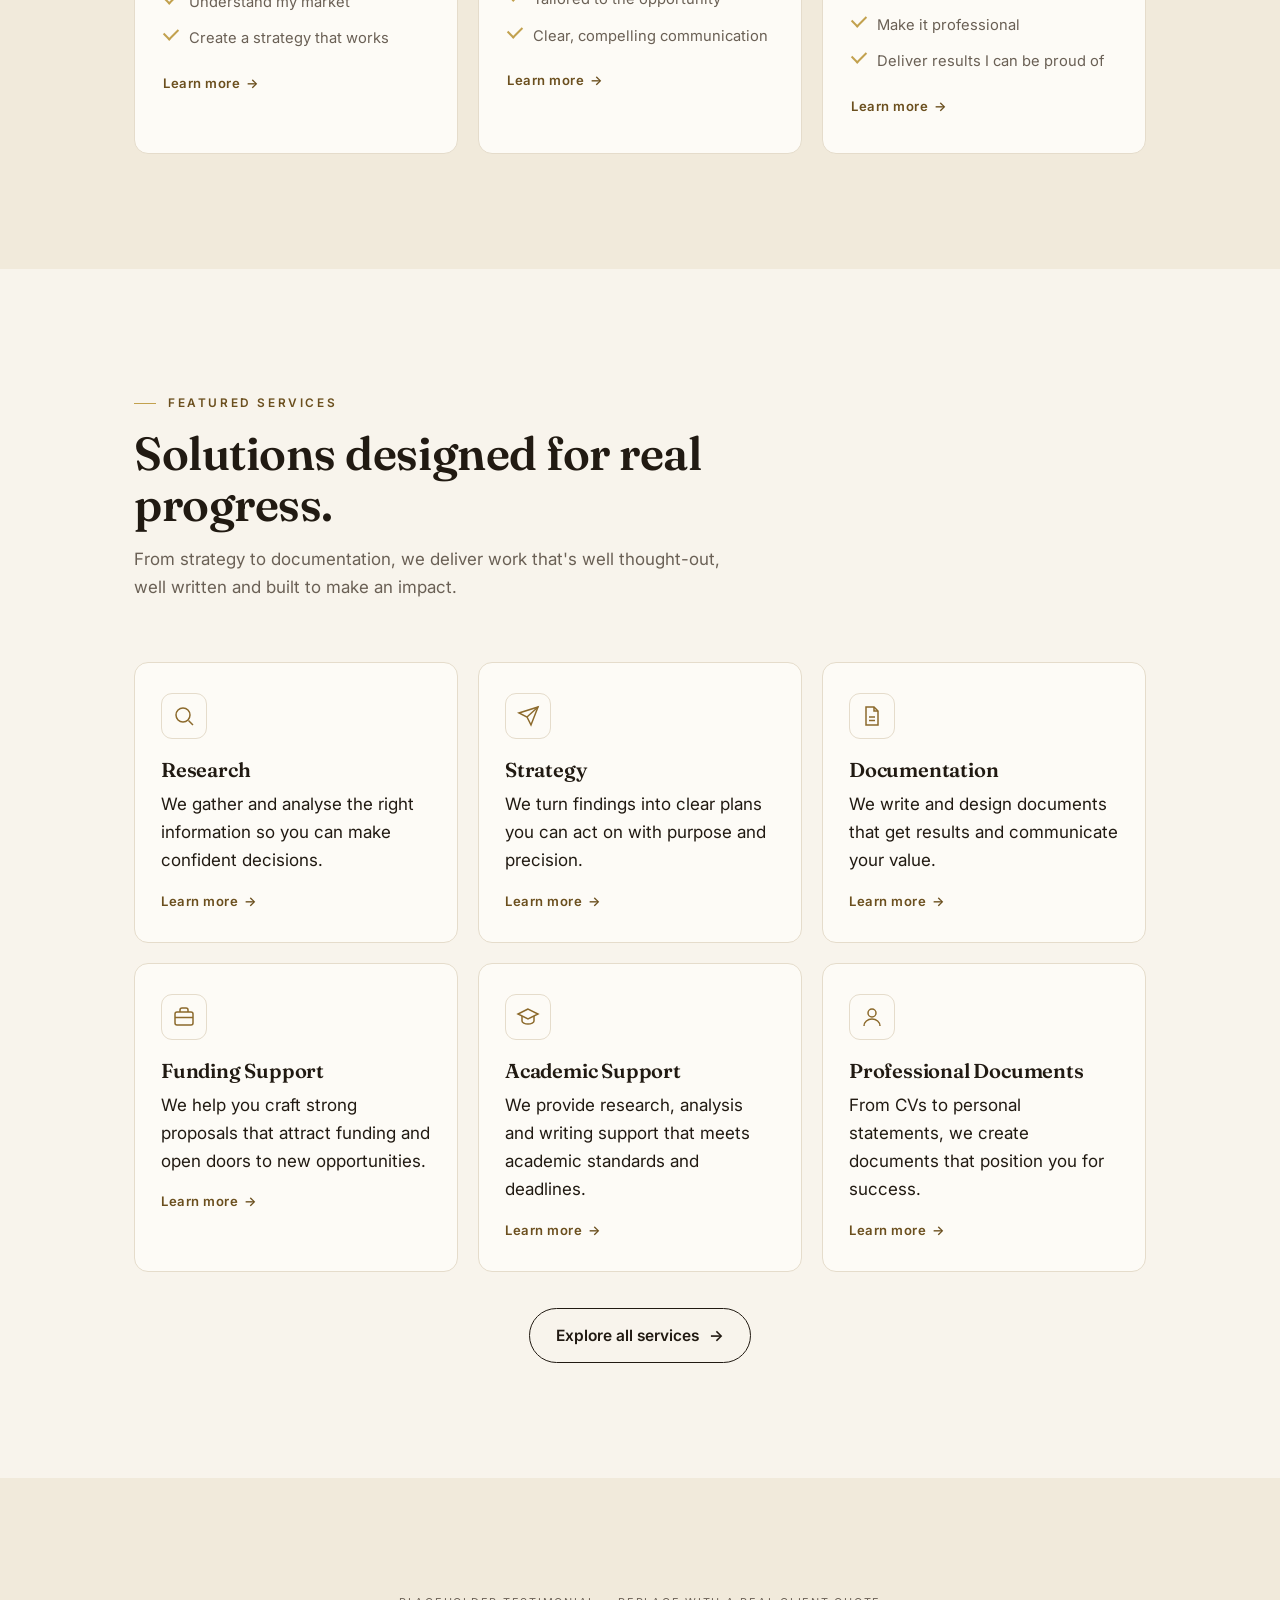
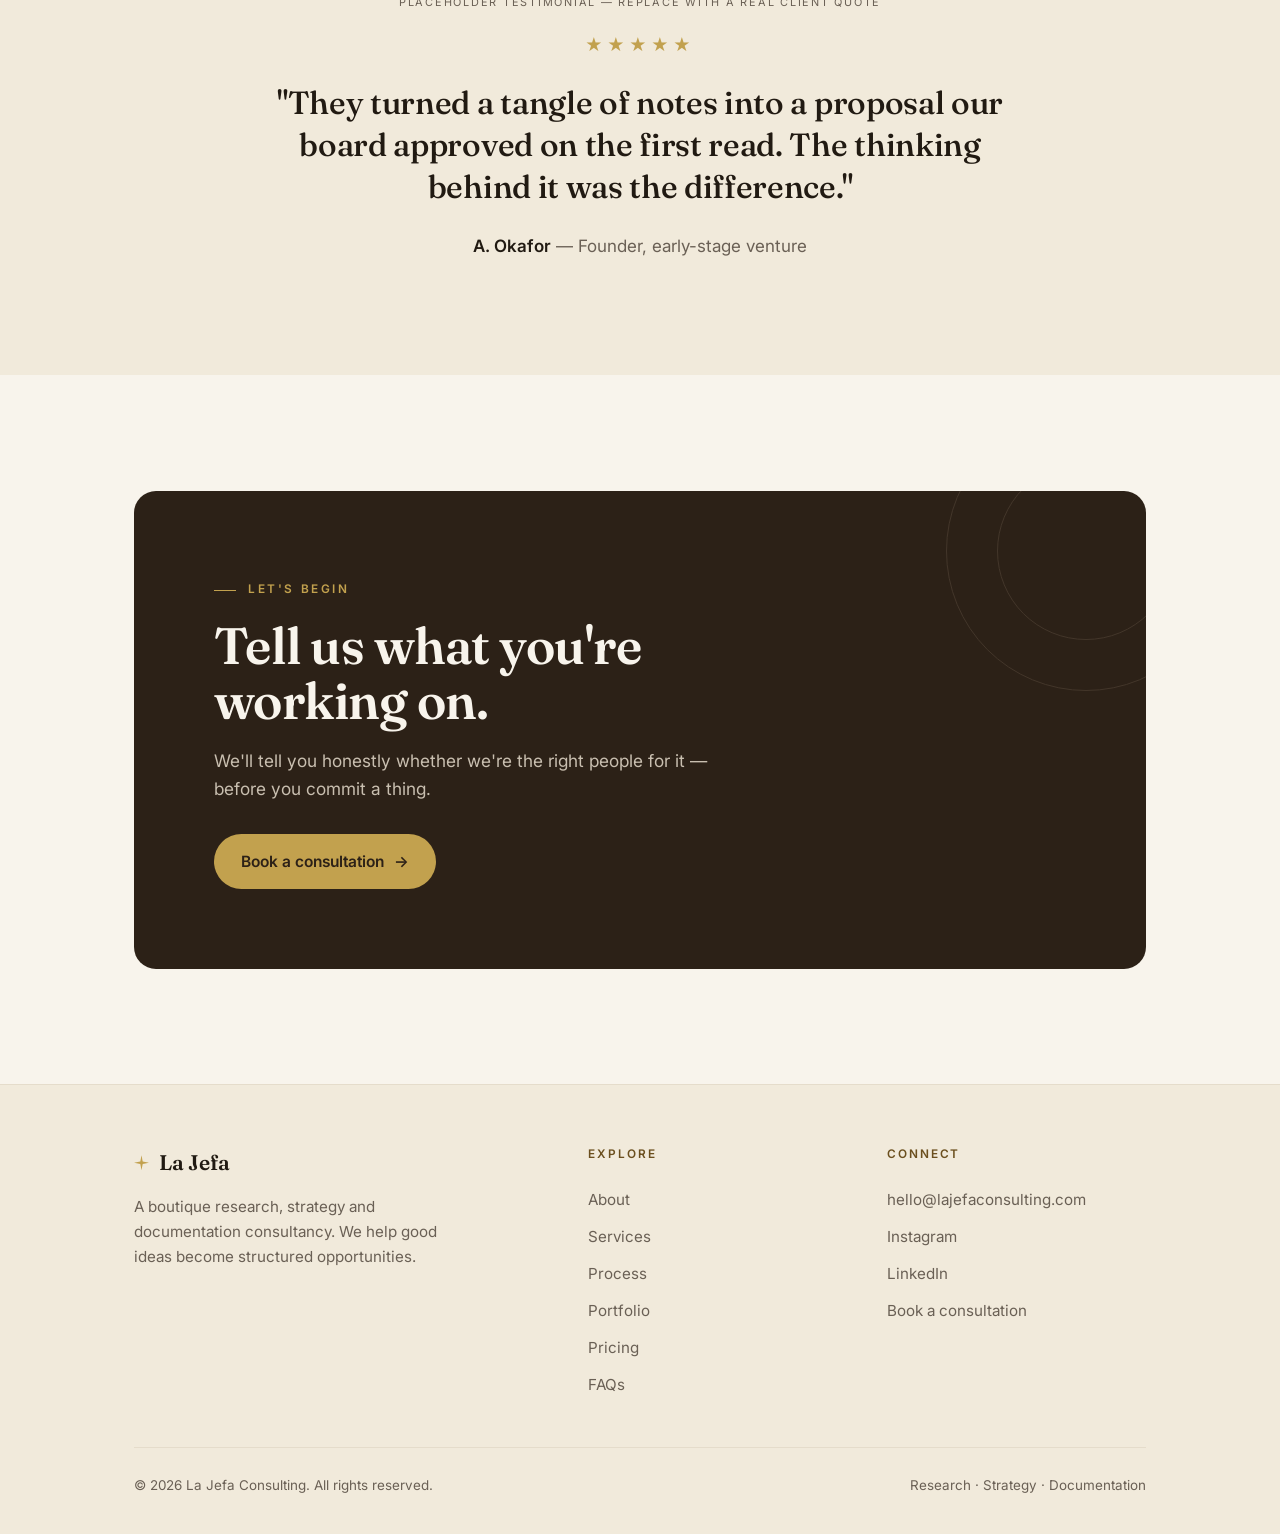
==== commit 42ed2f91: "Add files via upload" ====
--- a/index.html
+++ b/index.html
@@ -34,9 +34,9 @@
 </header>
 
 <!-- HERO -->
-<section class="hero container">
-  <div class="hero-grid">
-    <div>
+<section class="hero">
+  <div class="container">
+    <div class="hero-text">
       <span class="eyebrow">Boutique consultancy</span>
       <h1>Good ideas deserve better than <em>guesswork.</em></h1>
       <p class="lead">We help entrepreneurs, organisations, researchers and professionals think clearly, plan strategically and communicate with confidence.</p>
@@ -44,7 +44,6 @@
         <a class="btn btn-primary" href="contact.html">Start your project <span class="ar">→</span></a>
         <a class="btn btn-outline" href="portfolio.html">See our work <span class="ar">→</span></a>
       </div>
-
       <div class="trusted">
         <div class="tlabel">Trusted by entrepreneurs, researchers &amp; professionals</div>
         <div class="trusted-logos">
@@ -56,28 +55,8 @@
         </div>
       </div>
     </div>
-
-    <div class="figure">
-      <div class="hero-photo">
-        <img src="[data-uri]" alt="A calm, considered workspace — notebook, pen, plant and coffee on a wooden desk">
-        <div class="doc-fallback">
-          <div class="doc-stack">
-            <div class="doc back"></div>
-            <div class="doc mid"></div>
-            <div class="doc front">
-              <span class="tab"></span>
-              <div class="h-bar"></div><div class="h-sub"></div>
-              <div class="ln" style="width:100%"></div>
-              <div class="ln" style="width:92%"></div>
-              <div class="ln" style="width:97%"></div>
-              <div class="ln" style="width:78%"></div>
-              <div class="seal"><span class="ring">L</span> Prepared by La Jefa</div>
-            </div>
-          </div>
-        </div>
-      </div>
-    </div>
   </div>
+  <div class="hero-media" aria-hidden="true" style="background-image:url('[data-uri]')"></div>
 </section>
 
 <!-- WHO WE HELP -->
--- a/styles.css
+++ b/styles.css
@@ -84,8 +84,9 @@
 .page-hero p{color:var(--muted);font-size:1.14rem;max-width:54ch;margin-top:22px;}
 
 /* ---------- home hero ---------- */
-.hero{padding-top:clamp(40px,7vw,84px);padding-bottom:clamp(54px,8vw,96px);}
-.hero-grid{display:grid;grid-template-columns:1.08fr .92fr;gap:clamp(30px,5vw,68px);align-items:center;}
+.hero{position:relative;overflow:hidden;padding-top:clamp(40px,7vw,84px);padding-bottom:clamp(54px,8vw,96px);}
+.hero .container{position:relative;z-index:2;}
+.hero-text{max-width:560px;}
 .hero h1{font-size:clamp(2.5rem,6vw,4.4rem);font-weight:600;letter-spacing:-.025em;margin-top:22px;}
 .hero h1 em{font-style:italic;color:var(--mustard);}
 .hero .lead{margin:26px 0 34px;max-width:44ch;font-size:1.14rem;}
@@ -313,7 +314,7 @@
 @media (max-width:920px){
   .nav-links{display:none;}
   .menu-btn{display:flex;}
-  .hero-grid{grid-template-columns:1fr;}
+  .hero-text{max-width:none;}
   .figure{order:-1;}
   .doc-stack{width:min(78%,360px);}
   .pillars,.svc,.quotes,.tiers,.pf-grid,.mv,.values{grid-template-columns:1fr;}
@@ -342,16 +343,11 @@
    v2 refinements — toward the approved comps (images, trusted strip, etc.)
    ======================================================================= */
 
-/* hero photograph (with graceful illustration fallback) */
-.hero .figure{align-items:stretch;}
-.hero-photo{position:relative;width:min(100%,470px);border-radius:18px;overflow:hidden;border:1px solid var(--line);box-shadow:0 44px 84px -52px rgba(44,33,23,.62);aspect-ratio:4/4.5;background:var(--cream-2);}
-.hero-photo img{width:100%;height:100%;object-fit:cover;display:block;}
-.hero-photo::after{content:"";position:absolute;inset:0;background:linear-gradient(180deg,transparent 58%,rgba(44,33,23,.16));pointer-events:none;}
-.hero-photo .doc-fallback{display:none;}
-.hero-photo.noimg{display:flex;align-items:center;justify-content:center;padding:34px;}
-.hero-photo.noimg::after{display:none;}
-.hero-photo.noimg .doc-fallback{display:block;width:80%;}
-.hero-photo.noimg .doc-stack{width:100%;}
+/* hero photograph — full-bleed panel, fades into the cream behind the text */
+.hero-media{position:absolute;top:0;right:0;bottom:0;width:54vw;max-width:940px;
+  background-size:cover;background-position:center center;
+  -webkit-mask-image:linear-gradient(to right,transparent 0,#000 34%,#000 100%);
+          mask-image:linear-gradient(to right,transparent 0,#000 34%,#000 100%);}
 
 /* trusted-by strip */
 .trusted{margin-top:48px;}
@@ -377,7 +373,9 @@
 .tcarousel cite b{color:var(--ink);font-weight:600;}
 
 @media (max-width:920px){
-  .hero-photo{width:100%;aspect-ratio:16/10;}
+  .hero-media{position:static;width:auto;height:clamp(240px,46vw,330px);margin:30px calc(-1*var(--gut)) -16px;
+    -webkit-mask-image:linear-gradient(to bottom,transparent 0,#000 22%);
+            mask-image:linear-gradient(to bottom,transparent 0,#000 22%);}
 }
 
 /* checklist (who-we-help cards) */
